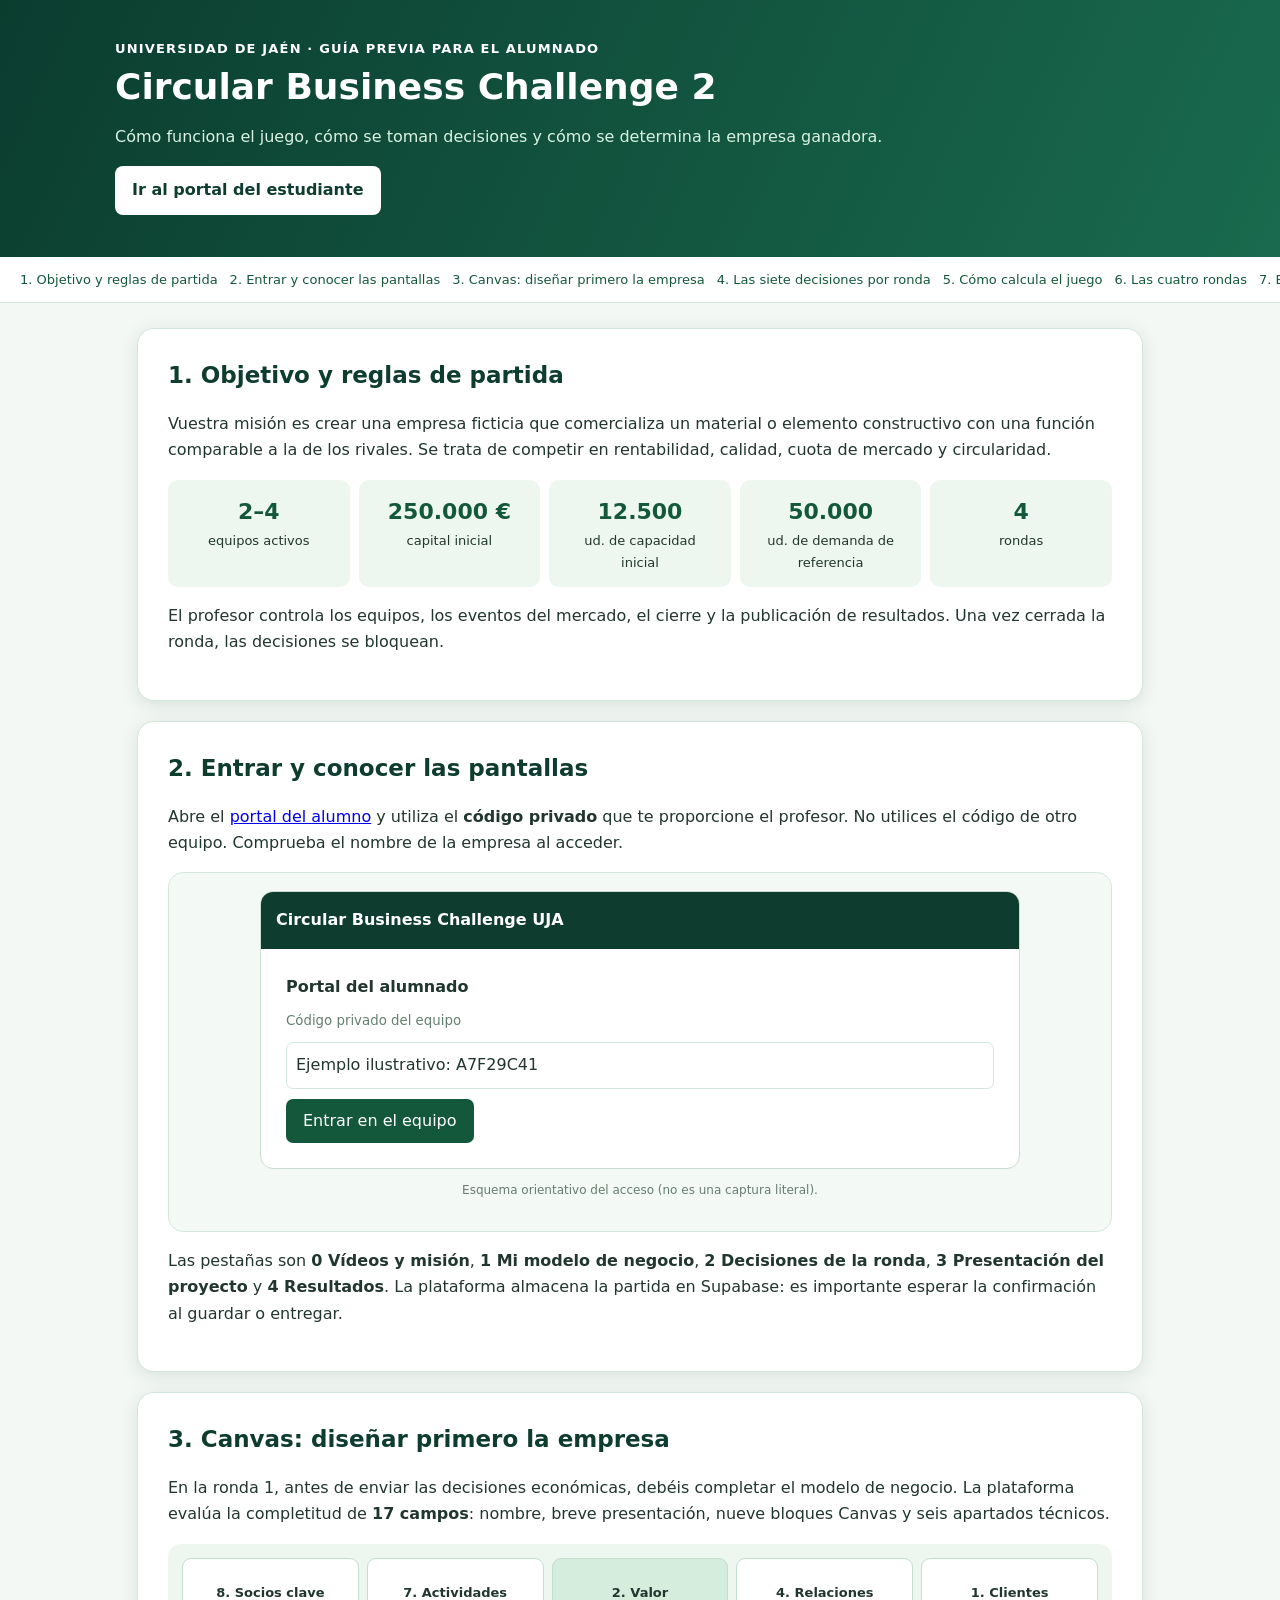
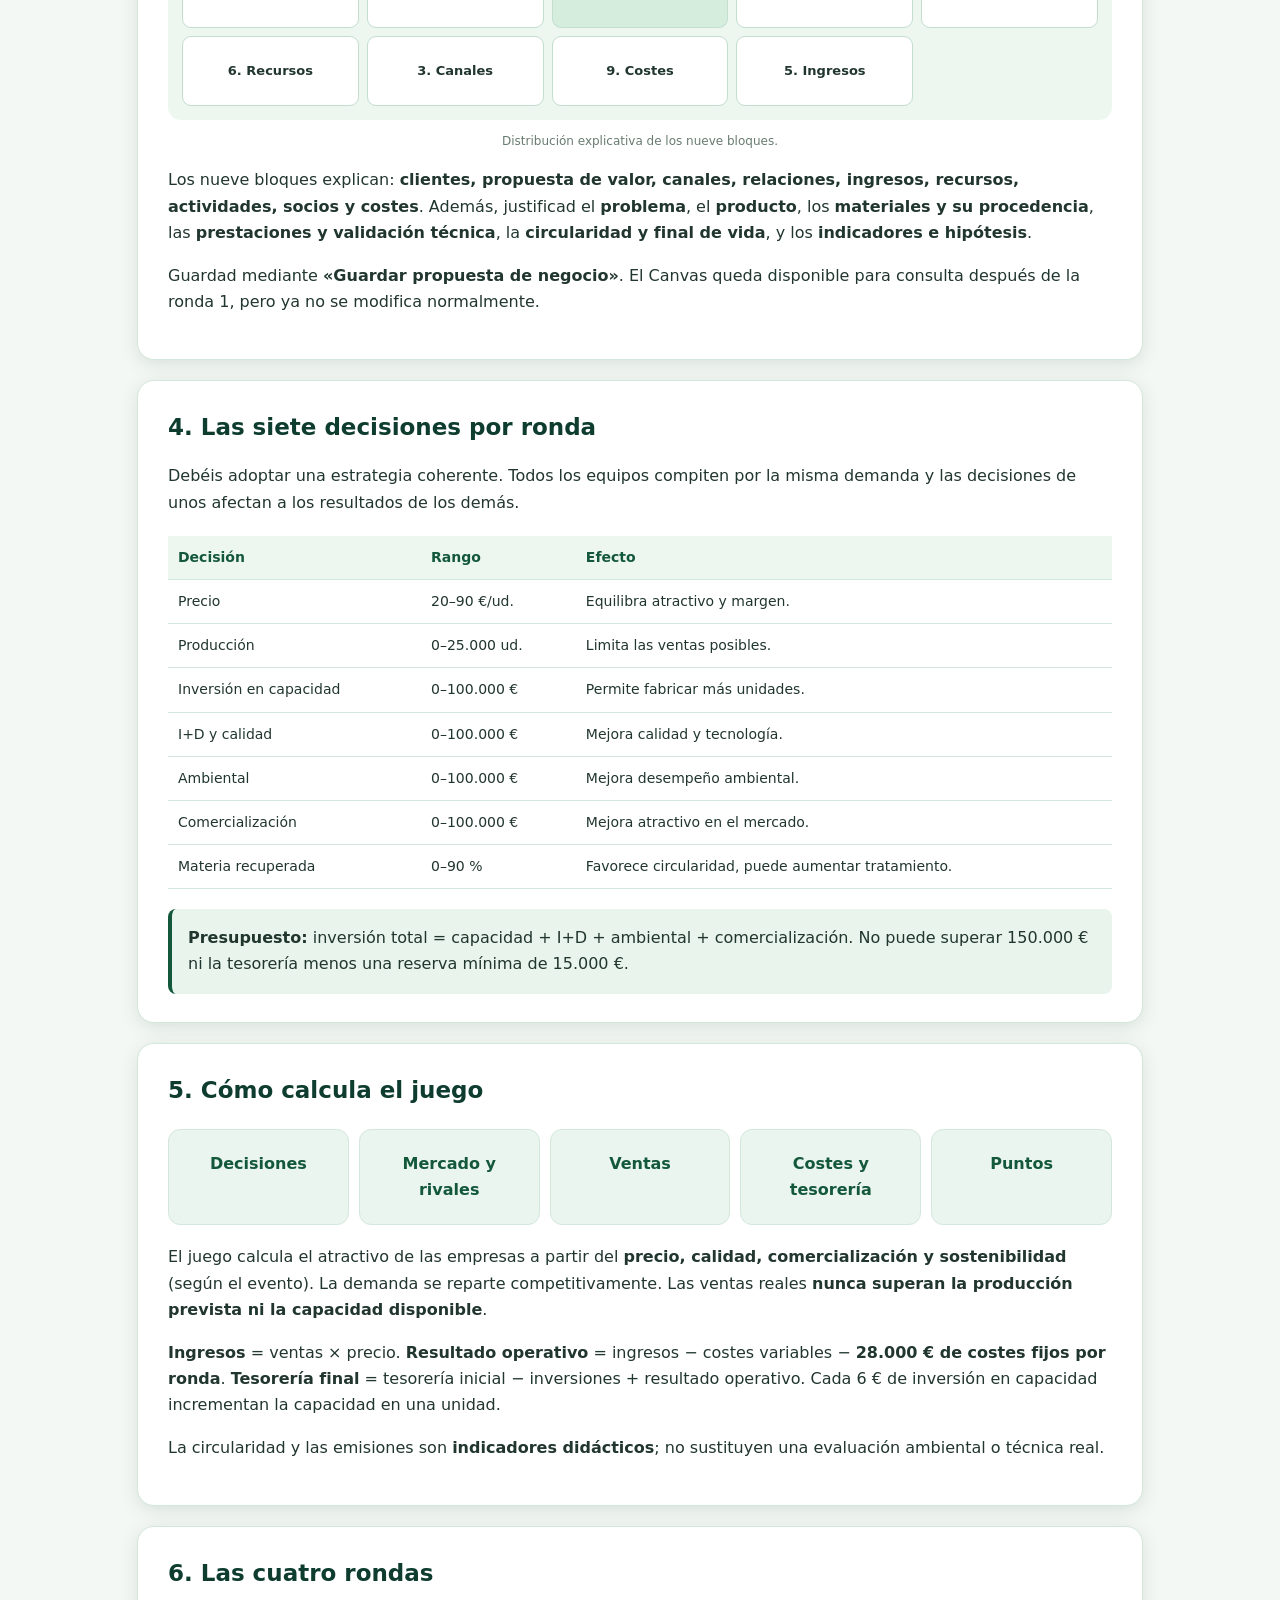
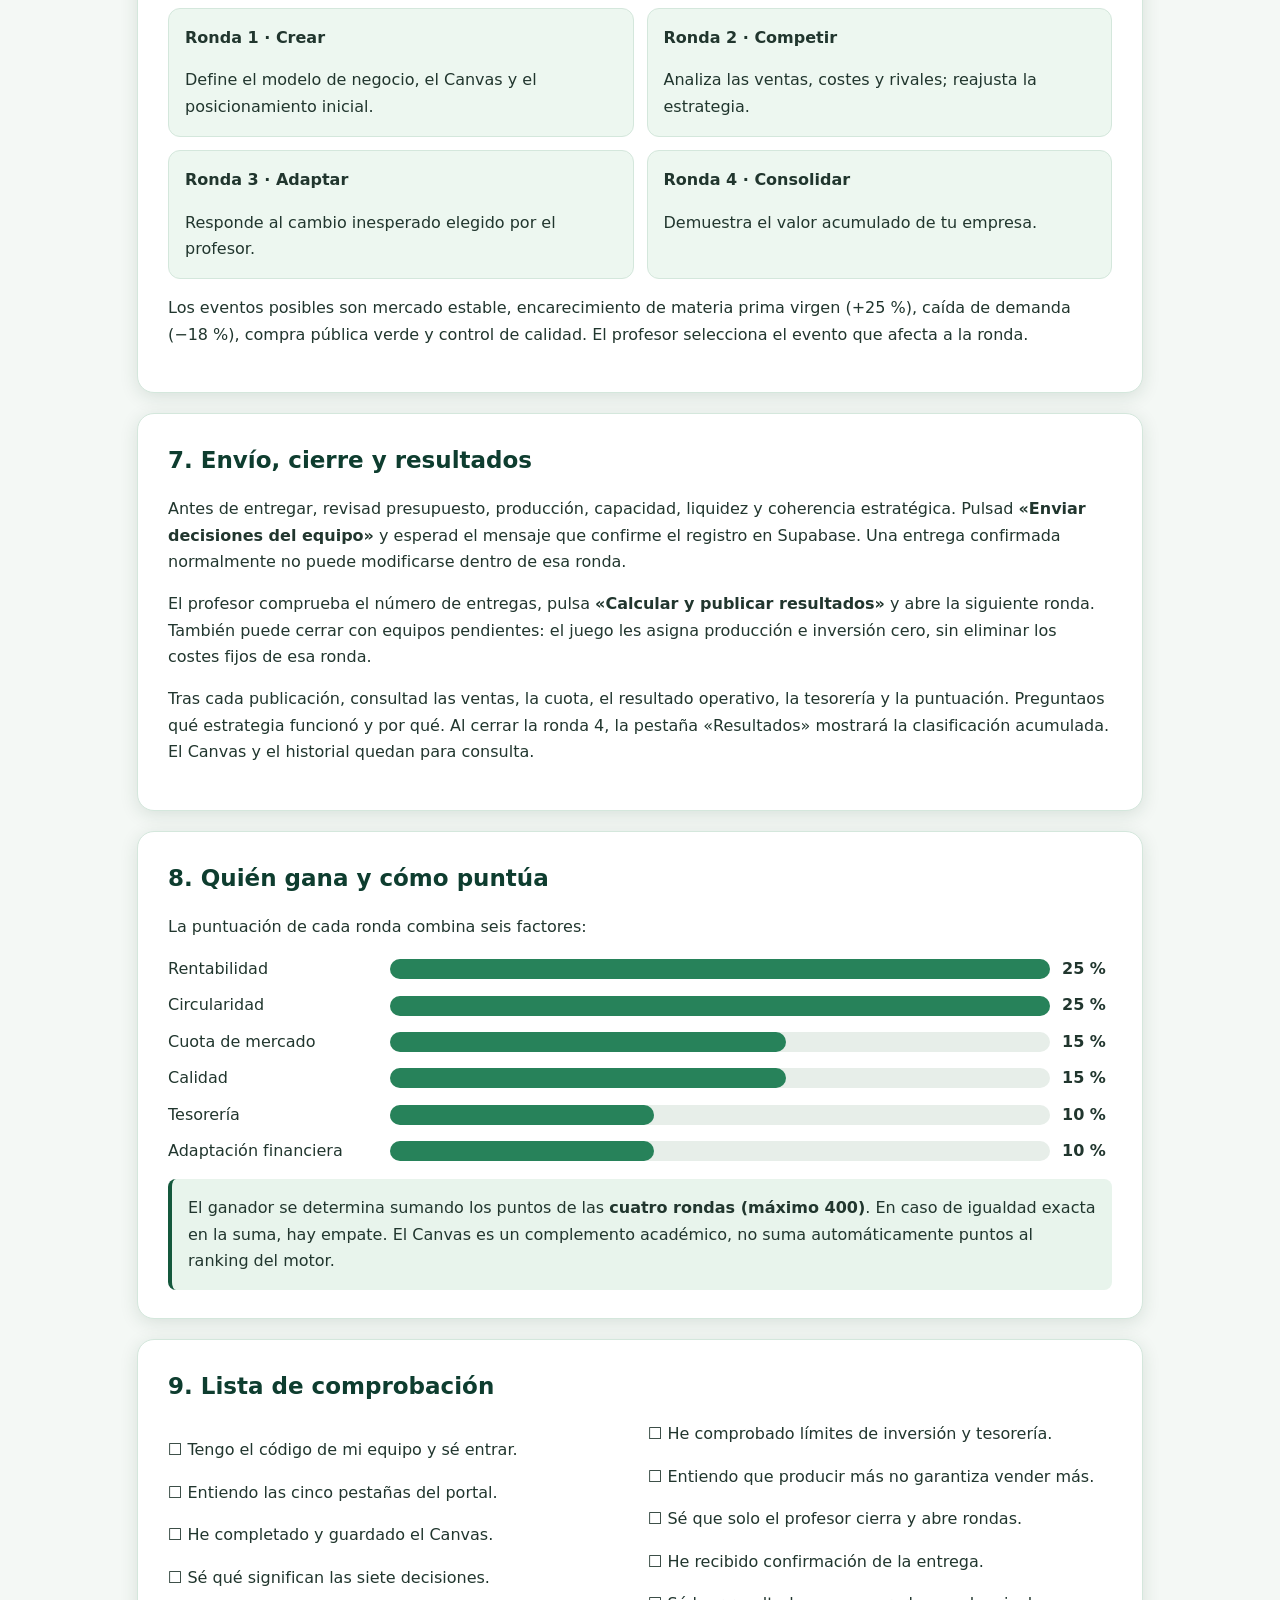
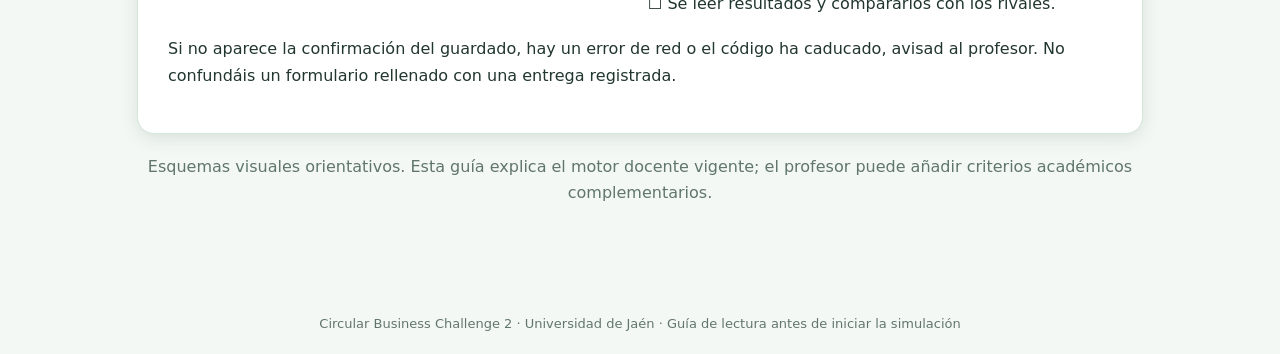
==== guia-alumnado.html @ 0fd8ed19 "Publicar guía previa ilustrada de funcionamiento del juego" ====
<!doctype html><html lang="es"><head><meta charset="utf-8"><meta name="viewport" content="width=device-width,initial-scale=1"><title>Guía ilustrada del alumnado · Circular Business Challenge 2</title><style>:root{--g:#14583c;--dark:#0e3d2f;--mint:#edf7f0;--line:#d4e7dc;--txt:#21362e}*{box-sizing:border-box}html{scroll-behavior:smooth}body{margin:0;background:#f4f8f5;color:var(--txt);font:16px/1.65 system-ui,-apple-system,'Segoe UI',sans-serif}header{background:linear-gradient(115deg,#0b3d2f,#196a4e);color:#fff;padding:38px max(20px,calc((100% - 1050px)/2)) 42px}header p{color:#d9f2e3}h1{font-size:36px;line-height:1.15;margin:7px 0 12px}h2{color:var(--dark);margin:0 0 15px;font-size:23px}h3{color:var(--g)}.meta{font-size:13px;letter-spacing:.09em;font-weight:700}nav{background:#fff;border-bottom:1px solid var(--line);padding:12px 20px;position:sticky;top:0;z-index:2;display:flex;gap:12px;overflow:auto}nav a{color:var(--g);white-space:nowrap;font-size:13px;text-decoration:none}main{max-width:1050px;padding:25px 22px 70px;margin:auto}section{background:#fff;border:1px solid var(--line);border-radius:17px;padding:28px 30px;margin:0 0 20px;box-shadow:0 4px 18px #183f2520}.metrics{display:grid;grid-template-columns:repeat(5,1fr);gap:9px}.metrics span{padding:14px;text-align:center;background:var(--mint);border-radius:10px;font-size:13px}.metrics b{display:block;font-size:22px;color:var(--g)}table{border-collapse:collapse;width:100%;font-size:14px;margin:20px 0}td,th{border-bottom:1px solid var(--line);padding:10px;text-align:left}th{background:var(--mint);color:var(--g)}.demo{border-radius:15px;background:#f3faf5;border:1px solid var(--line);padding:18px;margin:15px 0}.window{max-width:760px;margin:auto;border:1px solid #cbded2;border-radius:13px;overflow:hidden;background:#fff}.window>b{display:block;background:var(--dark);padding:15px;color:#fff}.login{padding:25px;display:grid;gap:10px}.login small{color:#638070}.login span{border:1px solid var(--line);padding:9px;border-radius:7px}.login i{font-style:normal;display:inline-block;width:max-content;background:var(--g);color:#fff;padding:9px 17px;border-radius:7px}.legend{font-size:12px;text-align:center;color:#687b71}.canvas{display:grid;grid-template-columns:repeat(5,1fr);gap:8px;background:var(--mint);padding:14px;border-radius:13px}.canvas div{min-height:70px;display:grid;place-items:center;background:#fff;border:1px solid #c3ddcf;border-radius:9px;font-weight:700;font-size:13px;text-align:center}.canvas .focus{background:#d5eddd}.tip{background:#e8f4ec;border-left:4px solid var(--g);padding:16px;border-radius:8px}.flow{display:flex;gap:10px;flex-wrap:wrap;margin:19px 0}.flow span{flex:1;background:#eaf5ef;text-align:center;border:1px solid var(--line);border-radius:12px;padding:21px 10px;font-weight:700;color:var(--g);min-width:125px}.rounds{display:grid;grid-template-columns:repeat(2,1fr);gap:13px}.rounds article{border:1px solid var(--line);background:var(--mint);border-radius:12px;padding:16px}.rounds p{margin-bottom:0}.bars{margin:15px 0}.bar{display:flex;align-items:center;gap:12px;margin:10px 0}.bar label{width:210px}.bar span{flex:1;height:20px;border-radius:10px;background:#e7eee9}.bar i{display:block;background:#27825a;height:100%;border-radius:10px}.bar strong{width:50px}.checks{columns:2}.checks p{break-inside:avoid}.cta{display:inline-block;padding:11px 17px;border-radius:8px;background:#fff;color:var(--dark);font-weight:700;text-decoration:none}footer{padding:20px;text-align:center;color:#62766c;font-size:13px}@media(max-width:700px){h1{font-size:28px}section{padding:21px 15px}.metrics{grid-template-columns:repeat(2,1fr)}.canvas{grid-template-columns:repeat(3,1fr)}.rounds{grid-template-columns:1fr}.checks{columns:1}.bar label{width:145px;font-size:13px}}@media print{nav{display:none}body{background:#fff}section{page-break-inside:avoid;box-shadow:none}header{background:#14583c!important;color:#fff!important}}</style></head><body><header><div class="meta">UNIVERSIDAD DE JAÉN · GUÍA PREVIA PARA EL ALUMNADO</div><h1>Circular Business Challenge 2</h1><p>Cómo funciona el juego, cómo se toman decisiones y cómo se determina la empresa ganadora.</p><a class="cta" href="./">Ir al portal del estudiante</a></header><nav><a href="#sec1">1. Objetivo y reglas de partida</a><a href="#sec2">2. Entrar y conocer las pantallas</a><a href="#sec3">3. Canvas: diseñar primero la empresa</a><a href="#sec4">4. Las siete decisiones por ronda</a><a href="#sec5">5. Cómo calcula el juego</a><a href="#sec6">6. Las cuatro rondas</a><a href="#sec7">7. Envío, cierre y resultados</a><a href="#sec8">8. Quién gana y cómo puntúa</a><a href="#sec9">9. Lista de comprobación</a></nav><main><section id="sec1"><h2>1. Objetivo y reglas de partida</h2><p>Vuestra misión es crear una empresa ficticia que comercializa un material o elemento constructivo con una función comparable a la de los rivales. Se trata de competir en rentabilidad, calidad, cuota de mercado y circularidad.</p><div class="metrics"><span><b>2–4</b> equipos activos</span><span><b>250.000 €</b> capital inicial</span><span><b>12.500</b> ud. de capacidad inicial</span><span><b>50.000</b> ud. de demanda de referencia</span><span><b>4</b> rondas</span></div><p>El profesor controla los equipos, los eventos del mercado, el cierre y la publicación de resultados. Una vez cerrada la ronda, las decisiones se bloquean.</p></section><section id="sec2"><h2>2. Entrar y conocer las pantallas</h2><p>Abre el <a href="./">portal del alumno</a> y utiliza el <strong>código privado</strong> que te proporcione el profesor. No utilices el código de otro equipo. Comprueba el nombre de la empresa al acceder.</p><div class="demo"><div class="window"><b>Circular Business Challenge UJA</b><div class="login"><strong>Portal del alumnado</strong><small>Código privado del equipo</small><span>Ejemplo ilustrativo: A7F29C41</span><i>Entrar en el equipo</i></div></div><p class="legend">Esquema orientativo del acceso (no es una captura literal).</p></div><p>Las pestañas son <strong>0 Vídeos y misión</strong>, <strong>1 Mi modelo de negocio</strong>, <strong>2 Decisiones de la ronda</strong>, <strong>3 Presentación del proyecto</strong> y <strong>4 Resultados</strong>. La plataforma almacena la partida en Supabase: es importante esperar la confirmación al guardar o entregar.</p></section><section id="sec3"><h2>3. Canvas: diseñar primero la empresa</h2><p>En la ronda 1, antes de enviar las decisiones económicas, debéis completar el modelo de negocio. La plataforma evalúa la completitud de <strong>17 campos</strong>: nombre, breve presentación, nueve bloques Canvas y seis apartados técnicos.</p><div class="canvas"><div>8. Socios clave</div><div>7. Actividades</div><div class="focus">2. Valor</div><div>4. Relaciones</div><div>1. Clientes</div><div>6. Recursos</div><div>3. Canales</div><div>9. Costes</div><div>5. Ingresos</div></div><p class="legend">Distribución explicativa de los nueve bloques.</p><p>Los nueve bloques explican: <strong>clientes, propuesta de valor, canales, relaciones, ingresos, recursos, actividades, socios y costes</strong>. Además, justificad el <strong>problema</strong>, el <strong>producto</strong>, los <strong>materiales y su procedencia</strong>, las <strong>prestaciones y validación técnica</strong>, la <strong>circularidad y final de vida</strong>, y los <strong>indicadores e hipótesis</strong>.</p><p>Guardad mediante <strong>«Guardar propuesta de negocio»</strong>. El Canvas queda disponible para consulta después de la ronda 1, pero ya no se modifica normalmente.</p></section><section id="sec4"><h2>4. Las siete decisiones por ronda</h2><p>Debéis adoptar una estrategia coherente. Todos los equipos compiten por la misma demanda y las decisiones de unos afectan a los resultados de los demás.</p><table><thead><tr><th>Decisión</th><th>Rango</th><th>Efecto</th></tr></thead><tbody><tr><td>Precio</td><td>20–90 €/ud.</td><td>Equilibra atractivo y margen.</td></tr><tr><td>Producción</td><td>0–25.000 ud.</td><td>Limita las ventas posibles.</td></tr><tr><td>Inversión en capacidad</td><td>0–100.000 €</td><td>Permite fabricar más unidades.</td></tr><tr><td>I+D y calidad</td><td>0–100.000 €</td><td>Mejora calidad y tecnología.</td></tr><tr><td>Ambiental</td><td>0–100.000 €</td><td>Mejora desempeño ambiental.</td></tr><tr><td>Comercialización</td><td>0–100.000 €</td><td>Mejora atractivo en el mercado.</td></tr><tr><td>Materia recuperada</td><td>0–90 %</td><td>Favorece circularidad, puede aumentar tratamiento.</td></tr></tbody></table><div class="tip"><b>Presupuesto:</b> inversión total = capacidad + I+D + ambiental + comercialización. No puede superar 150.000 € ni la tesorería menos una reserva mínima de 15.000 €.</div></section><section id="sec5"><h2>5. Cómo calcula el juego</h2><div class="flow"><span>Decisiones</span><span>Mercado y rivales</span><span>Ventas</span><span>Costes y tesorería</span><span>Puntos</span></div><p>El juego calcula el atractivo de las empresas a partir del <strong>precio, calidad, comercialización y sostenibilidad</strong> (según el evento). La demanda se reparte competitivamente. Las ventas reales <strong>nunca superan la producción prevista ni la capacidad disponible</strong>.</p><p><strong>Ingresos</strong> = ventas × precio. <strong>Resultado operativo</strong> = ingresos − costes variables − <strong>28.000 € de costes fijos por ronda</strong>. <strong>Tesorería final</strong> = tesorería inicial − inversiones + resultado operativo. Cada 6 € de inversión en capacidad incrementan la capacidad en una unidad.</p><p>La circularidad y las emisiones son <strong>indicadores didácticos</strong>; no sustituyen una evaluación ambiental o técnica real.</p></section><section id="sec6"><h2>6. Las cuatro rondas</h2><div class="rounds"><article><b>Ronda 1 · Crear</b><p>Define el modelo de negocio, el Canvas y el posicionamiento inicial.</p></article><article><b>Ronda 2 · Competir</b><p>Analiza las ventas, costes y rivales; reajusta la estrategia.</p></article><article><b>Ronda 3 · Adaptar</b><p>Responde al cambio inesperado elegido por el profesor.</p></article><article><b>Ronda 4 · Consolidar</b><p>Demuestra el valor acumulado de tu empresa.</p></article></div><p>Los eventos posibles son mercado estable, encarecimiento de materia prima virgen (+25 %), caída de demanda (−18 %), compra pública verde y control de calidad. El profesor selecciona el evento que afecta a la ronda.</p></section><section id="sec7"><h2>7. Envío, cierre y resultados</h2><p>Antes de entregar, revisad presupuesto, producción, capacidad, liquidez y coherencia estratégica. Pulsad <strong>«Enviar decisiones del equipo»</strong> y esperad el mensaje que confirme el registro en Supabase. Una entrega confirmada normalmente no puede modificarse dentro de esa ronda.</p><p>El profesor comprueba el número de entregas, pulsa <strong>«Calcular y publicar resultados»</strong> y abre la siguiente ronda. También puede cerrar con equipos pendientes: el juego les asigna producción e inversión cero, sin eliminar los costes fijos de esa ronda.</p><p>Tras cada publicación, consultad las ventas, la cuota, el resultado operativo, la tesorería y la puntuación. Preguntaos qué estrategia funcionó y por qué. Al cerrar la ronda 4, la pestaña «Resultados» mostrará la clasificación acumulada. El Canvas y el historial quedan para consulta.</p></section><section id="sec8"><h2>8. Quién gana y cómo puntúa</h2><p>La puntuación de cada ronda combina seis factores:</p><div class="bars"><div class="bar"><label>Rentabilidad</label><span><i style="width:100%"></i></span><strong>25 %</strong></div><div class="bar"><label>Circularidad</label><span><i style="width:100%"></i></span><strong>25 %</strong></div><div class="bar"><label>Cuota de mercado</label><span><i style="width:60%"></i></span><strong>15 %</strong></div><div class="bar"><label>Calidad</label><span><i style="width:60%"></i></span><strong>15 %</strong></div><div class="bar"><label>Tesorería</label><span><i style="width:40%"></i></span><strong>10 %</strong></div><div class="bar"><label>Adaptación financiera</label><span><i style="width:40%"></i></span><strong>10 %</strong></div></div><div class="tip">El ganador se determina sumando los puntos de las <strong>cuatro rondas (máximo 400)</strong>. En caso de igualdad exacta en la suma, hay empate. El Canvas es un complemento académico, no suma automáticamente puntos al ranking del motor.</div></section><section id="sec9"><h2>9. Lista de comprobación</h2><div class="checks"><p>☐ Tengo el código de mi equipo y sé entrar.</p><p>☐ Entiendo las cinco pestañas del portal.</p><p>☐ He completado y guardado el Canvas.</p><p>☐ Sé qué significan las siete decisiones.</p><p>☐ He comprobado límites de inversión y tesorería.</p><p>☐ Entiendo que producir más no garantiza vender más.</p><p>☐ Sé que solo el profesor cierra y abre rondas.</p><p>☐ He recibido confirmación de la entrega.</p><p>☐ Sé leer resultados y compararlos con los rivales.</p></div><p>Si no aparece la confirmación del guardado, hay un error de red o el código ha caducado, avisad al profesor. No confundáis un formulario rellenado con una entrega registrada.</p></section><p style="text-align:center;color:#60766a">Esquemas visuales orientativos. Esta guía explica el motor docente vigente; el profesor puede añadir criterios académicos complementarios.</p></main><footer>Circular Business Challenge 2 · Universidad de Jaén · Guía de lectura antes de iniciar la simulación</footer></body></html>
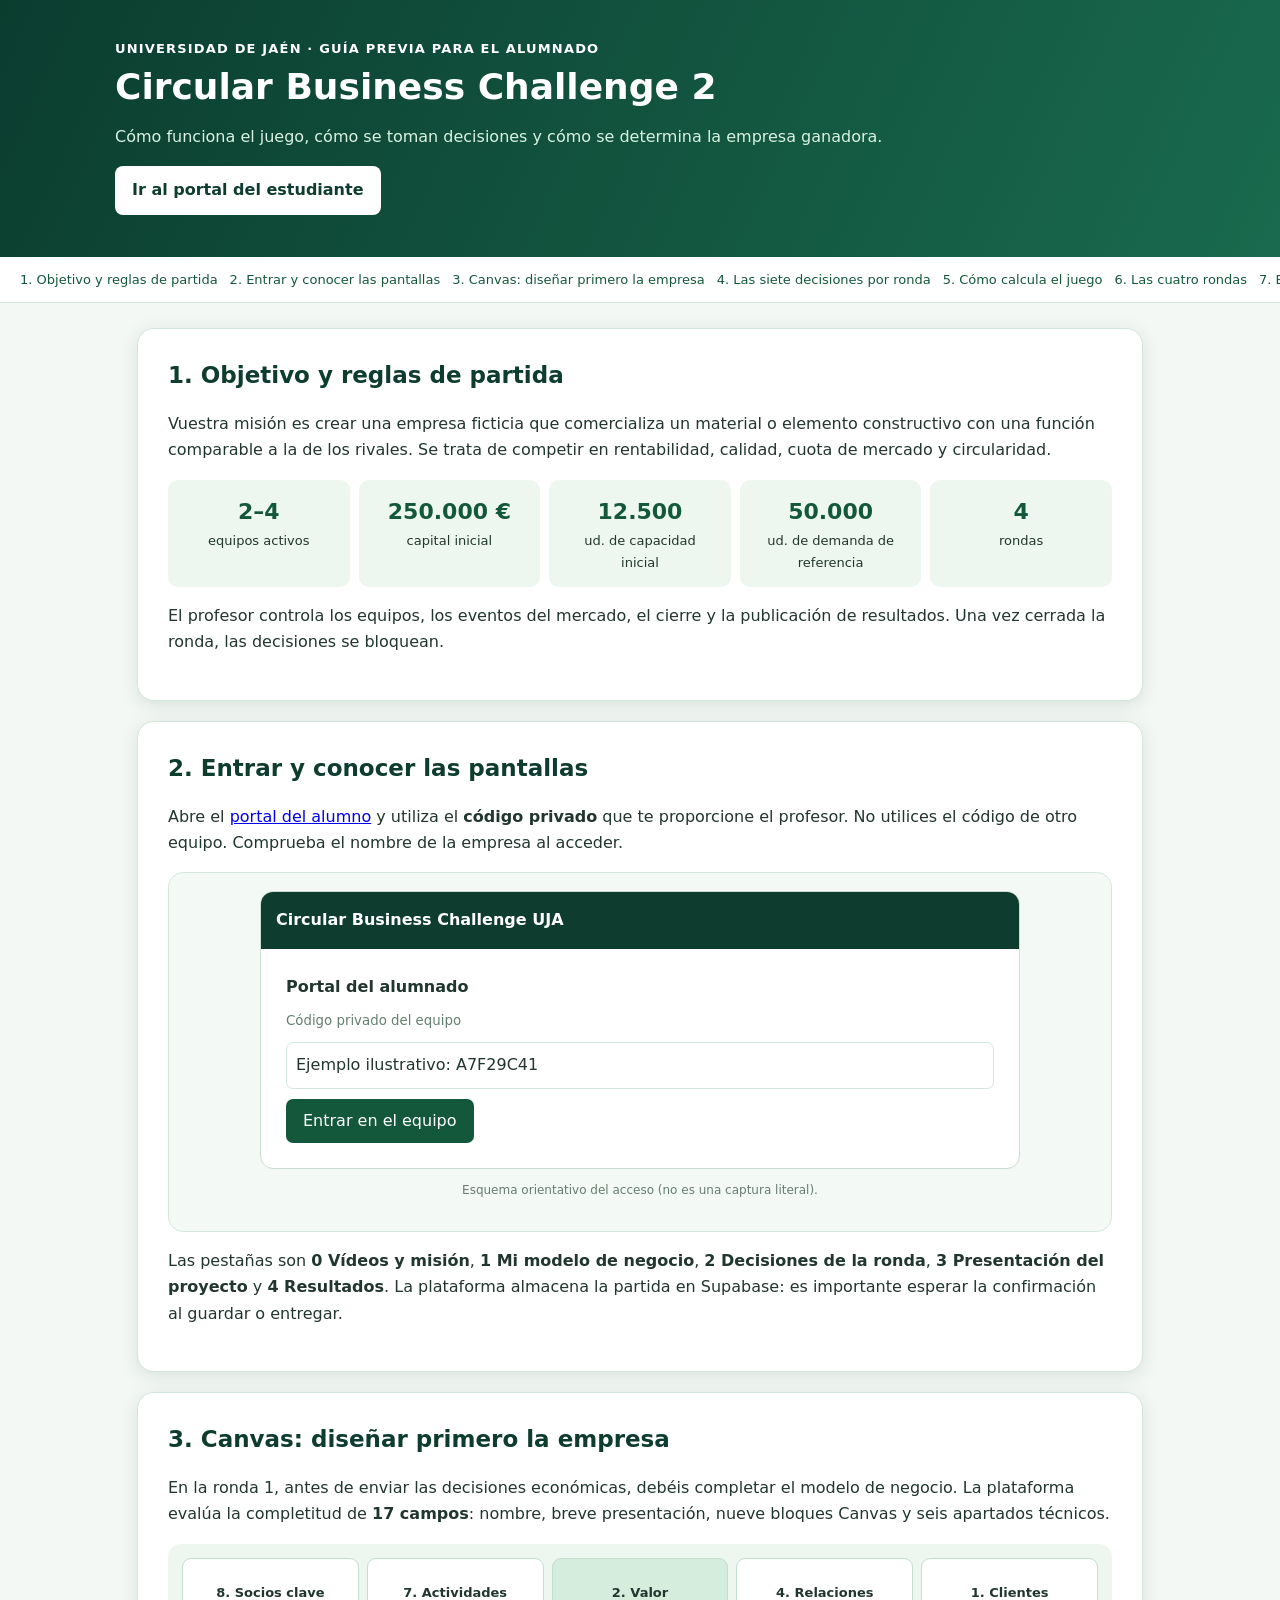
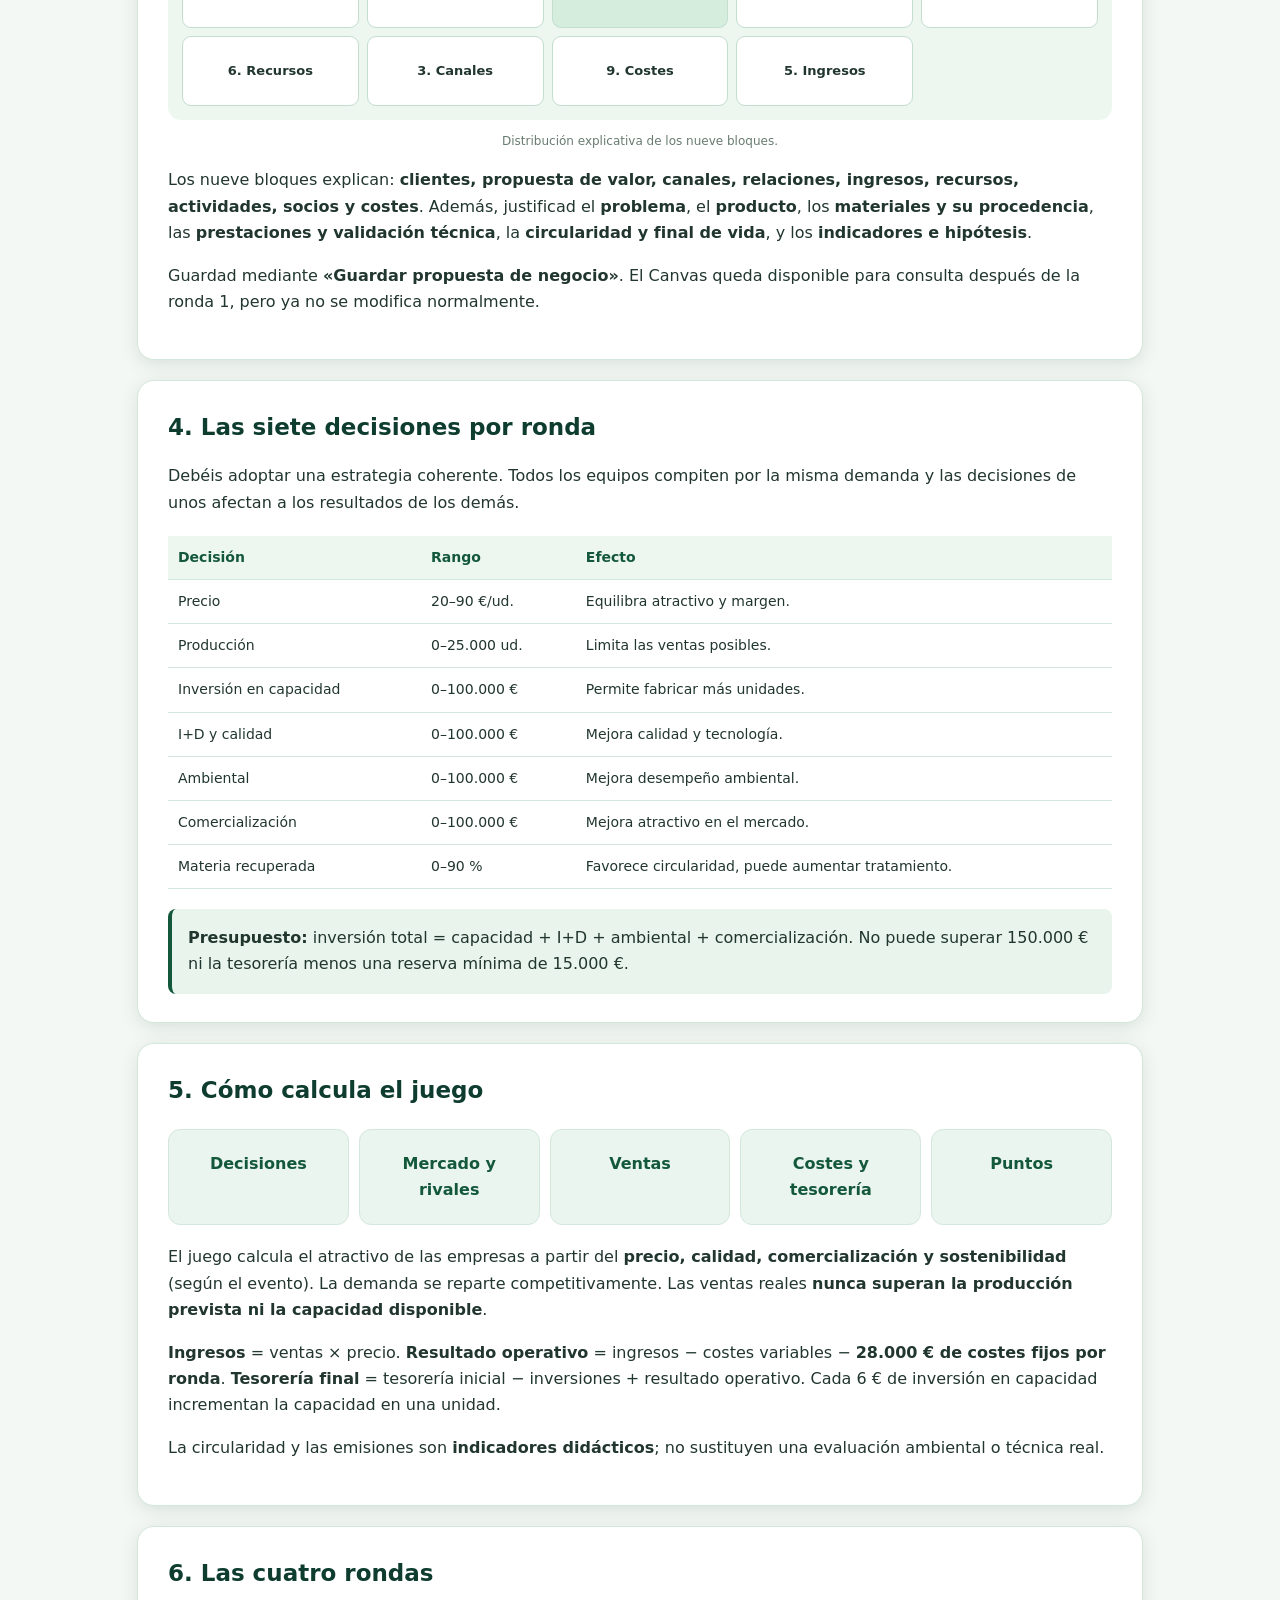
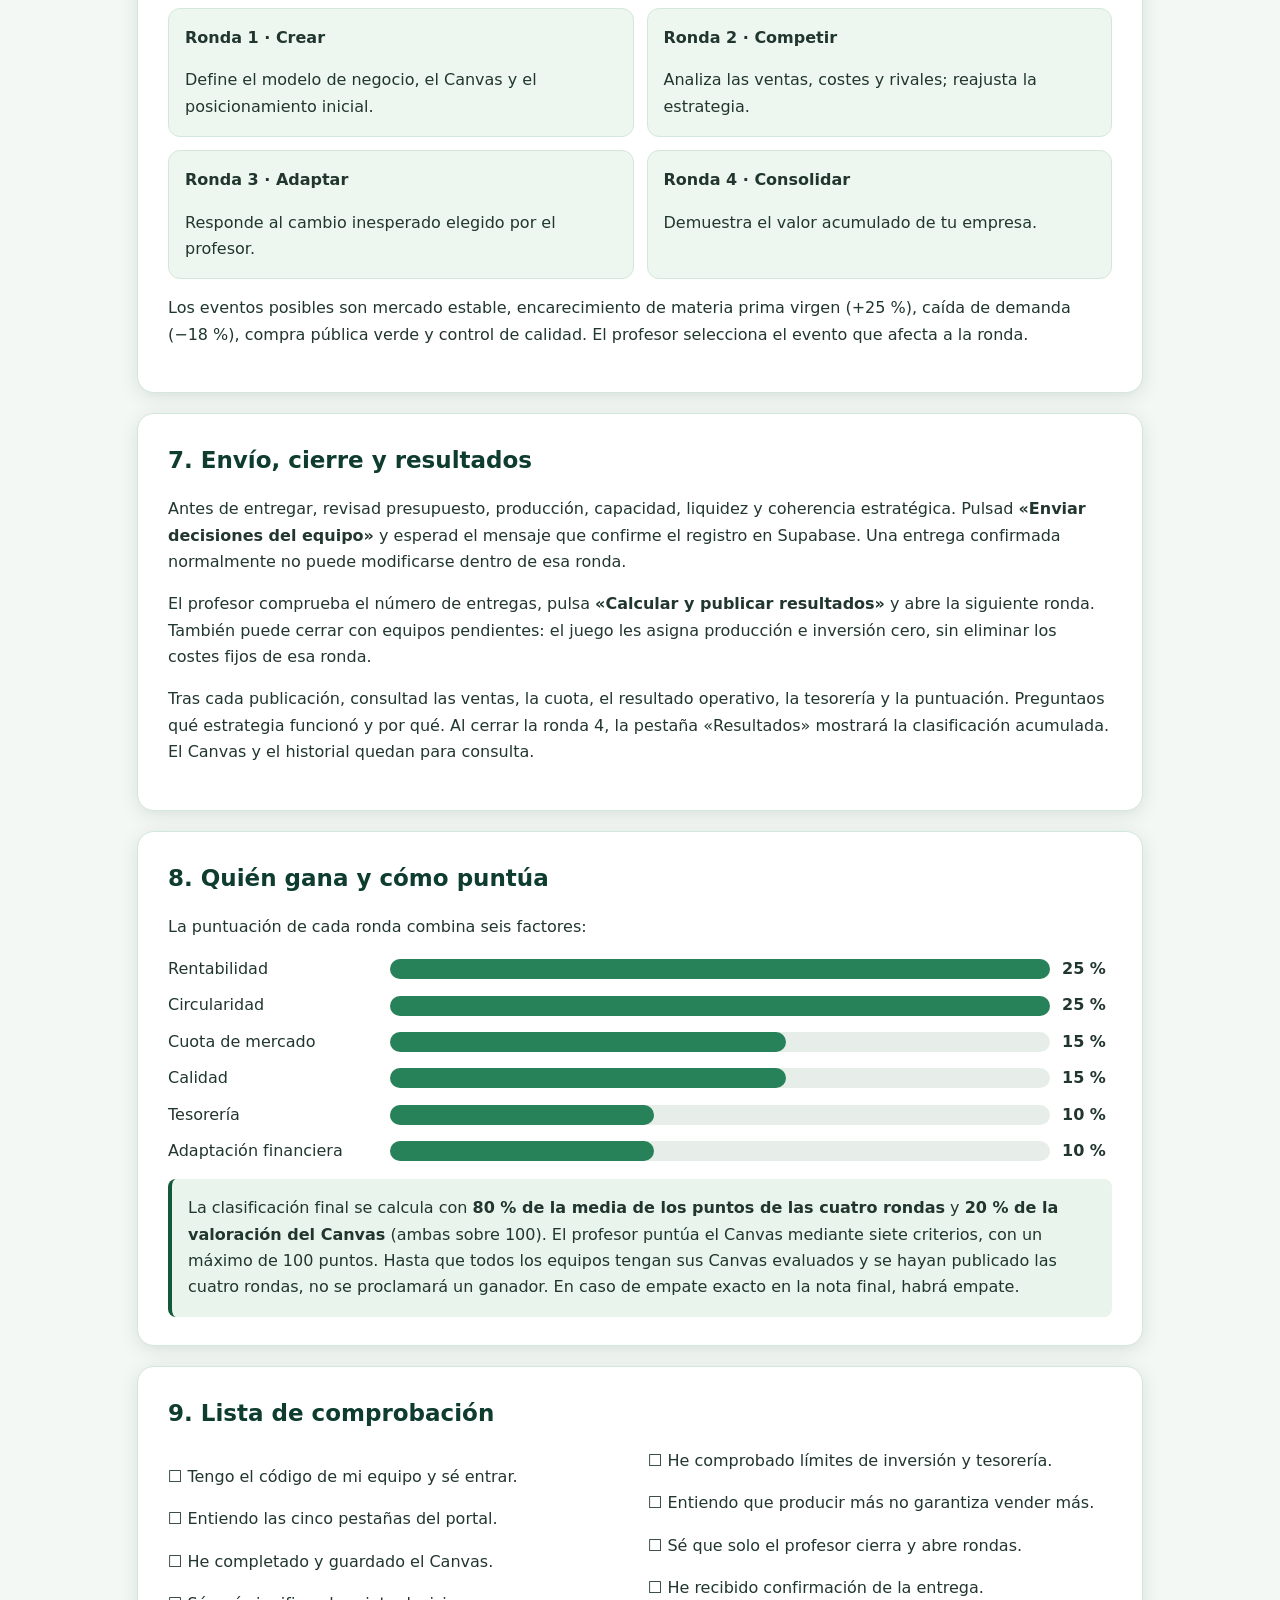
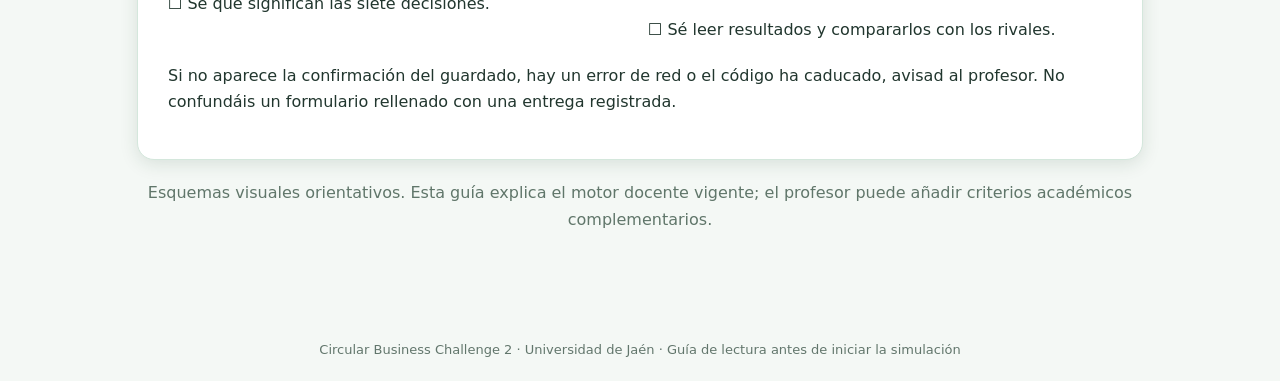
==== commit 4d4f0004: "Actualizar guia de alumnado con ponderacion 80% simulacion y 20% Canvas" ====
--- a/guia-alumnado.html
+++ b/guia-alumnado.html
@@ -1 +1 @@
-<!doctype html><html lang="es"><head><meta charset="utf-8"><meta name="viewport" content="width=device-width,initial-scale=1"><title>Guía ilustrada del alumnado · Circular Business Challenge 2</title><style>:root{--g:#14583c;--dark:#0e3d2f;--mint:#edf7f0;--line:#d4e7dc;--txt:#21362e}*{box-sizing:border-box}html{scroll-behavior:smooth}body{margin:0;background:#f4f8f5;color:var(--txt);font:16px/1.65 system-ui,-apple-system,'Segoe UI',sans-serif}header{background:linear-gradient(115deg,#0b3d2f,#196a4e);color:#fff;padding:38px max(20px,calc((100% - 1050px)/2)) 42px}header p{color:#d9f2e3}h1{font-size:36px;line-height:1.15;margin:7px 0 12px}h2{color:var(--dark);margin:0 0 15px;font-size:23px}h3{color:var(--g)}.meta{font-size:13px;letter-spacing:.09em;font-weight:700}nav{background:#fff;border-bottom:1px solid var(--line);padding:12px 20px;position:sticky;top:0;z-index:2;display:flex;gap:12px;overflow:auto}nav a{color:var(--g);white-space:nowrap;font-size:13px;text-decoration:none}main{max-width:1050px;padding:25px 22px 70px;margin:auto}section{background:#fff;border:1px solid var(--line);border-radius:17px;padding:28px 30px;margin:0 0 20px;box-shadow:0 4px 18px #183f2520}.metrics{display:grid;grid-template-columns:repeat(5,1fr);gap:9px}.metrics span{padding:14px;text-align:center;background:var(--mint);border-radius:10px;font-size:13px}.metrics b{display:block;font-size:22px;color:var(--g)}table{border-collapse:collapse;width:100%;font-size:14px;margin:20px 0}td,th{border-bottom:1px solid var(--line);padding:10px;text-align:left}th{background:var(--mint);color:var(--g)}.demo{border-radius:15px;background:#f3faf5;border:1px solid var(--line);padding:18px;margin:15px 0}.window{max-width:760px;margin:auto;border:1px solid #cbded2;border-radius:13px;overflow:hidden;background:#fff}.window>b{display:block;background:var(--dark);padding:15px;color:#fff}.login{padding:25px;display:grid;gap:10px}.login small{color:#638070}.login span{border:1px solid var(--line);padding:9px;border-radius:7px}.login i{font-style:normal;display:inline-block;width:max-content;background:var(--g);color:#fff;padding:9px 17px;border-radius:7px}.legend{font-size:12px;text-align:center;color:#687b71}.canvas{display:grid;grid-template-columns:repeat(5,1fr);gap:8px;background:var(--mint);padding:14px;border-radius:13px}.canvas div{min-height:70px;display:grid;place-items:center;background:#fff;border:1px solid #c3ddcf;border-radius:9px;font-weight:700;font-size:13px;text-align:center}.canvas .focus{background:#d5eddd}.tip{background:#e8f4ec;border-left:4px solid var(--g);padding:16px;border-radius:8px}.flow{display:flex;gap:10px;flex-wrap:wrap;margin:19px 0}.flow span{flex:1;background:#eaf5ef;text-align:center;border:1px solid var(--line);border-radius:12px;padding:21px 10px;font-weight:700;color:var(--g);min-width:125px}.rounds{display:grid;grid-template-columns:repeat(2,1fr);gap:13px}.rounds article{border:1px solid var(--line);background:var(--mint);border-radius:12px;padding:16px}.rounds p{margin-bottom:0}.bars{margin:15px 0}.bar{display:flex;align-items:center;gap:12px;margin:10px 0}.bar label{width:210px}.bar span{flex:1;height:20px;border-radius:10px;background:#e7eee9}.bar i{display:block;background:#27825a;height:100%;border-radius:10px}.bar strong{width:50px}.checks{columns:2}.checks p{break-inside:avoid}.cta{display:inline-block;padding:11px 17px;border-radius:8px;background:#fff;color:var(--dark);font-weight:700;text-decoration:none}footer{padding:20px;text-align:center;color:#62766c;font-size:13px}@media(max-width:700px){h1{font-size:28px}section{padding:21px 15px}.metrics{grid-template-columns:repeat(2,1fr)}.canvas{grid-template-columns:repeat(3,1fr)}.rounds{grid-template-columns:1fr}.checks{columns:1}.bar label{width:145px;font-size:13px}}@media print{nav{display:none}body{background:#fff}section{page-break-inside:avoid;box-shadow:none}header{background:#14583c!important;color:#fff!important}}</style></head><body><header><div class="meta">UNIVERSIDAD DE JAÉN · GUÍA PREVIA PARA EL ALUMNADO</div><h1>Circular Business Challenge 2</h1><p>Cómo funciona el juego, cómo se toman decisiones y cómo se determina la empresa ganadora.</p><a class="cta" href="./">Ir al portal del estudiante</a></header><nav><a href="#sec1">1. Objetivo y reglas de partida</a><a href="#sec2">2. Entrar y conocer las pantallas</a><a href="#sec3">3. Canvas: diseñar primero la empresa</a><a href="#sec4">4. Las siete decisiones por ronda</a><a href="#sec5">5. Cómo calcula el juego</a><a href="#sec6">6. Las cuatro rondas</a><a href="#sec7">7. Envío, cierre y resultados</a><a href="#sec8">8. Quién gana y cómo puntúa</a><a href="#sec9">9. Lista de comprobación</a></nav><main><section id="sec1"><h2>1. Objetivo y reglas de partida</h2><p>Vuestra misión es crear una empresa ficticia que comercializa un material o elemento constructivo con una función comparable a la de los rivales. Se trata de competir en rentabilidad, calidad, cuota de mercado y circularidad.</p><div class="metrics"><span><b>2–4</b> equipos activos</span><span><b>250.000 €</b> capital inicial</span><span><b>12.500</b> ud. de capacidad inicial</span><span><b>50.000</b> ud. de demanda de referencia</span><span><b>4</b> rondas</span></div><p>El profesor controla los equipos, los eventos del mercado, el cierre y la publicación de resultados. Una vez cerrada la ronda, las decisiones se bloquean.</p></section><section id="sec2"><h2>2. Entrar y conocer las pantallas</h2><p>Abre el <a href="./">portal del alumno</a> y utiliza el <strong>código privado</strong> que te proporcione el profesor. No utilices el código de otro equipo. Comprueba el nombre de la empresa al acceder.</p><div class="demo"><div class="window"><b>Circular Business Challenge UJA</b><div class="login"><strong>Portal del alumnado</strong><small>Código privado del equipo</small><span>Ejemplo ilustrativo: A7F29C41</span><i>Entrar en el equipo</i></div></div><p class="legend">Esquema orientativo del acceso (no es una captura literal).</p></div><p>Las pestañas son <strong>0 Vídeos y misión</strong>, <strong>1 Mi modelo de negocio</strong>, <strong>2 Decisiones de la ronda</strong>, <strong>3 Presentación del proyecto</strong> y <strong>4 Resultados</strong>. La plataforma almacena la partida en Supabase: es importante esperar la confirmación al guardar o entregar.</p></section><section id="sec3"><h2>3. Canvas: diseñar primero la empresa</h2><p>En la ronda 1, antes de enviar las decisiones económicas, debéis completar el modelo de negocio. La plataforma evalúa la completitud de <strong>17 campos</strong>: nombre, breve presentación, nueve bloques Canvas y seis apartados técnicos.</p><div class="canvas"><div>8. Socios clave</div><div>7. Actividades</div><div class="focus">2. Valor</div><div>4. Relaciones</div><div>1. Clientes</div><div>6. Recursos</div><div>3. Canales</div><div>9. Costes</div><div>5. Ingresos</div></div><p class="legend">Distribución explicativa de los nueve bloques.</p><p>Los nueve bloques explican: <strong>clientes, propuesta de valor, canales, relaciones, ingresos, recursos, actividades, socios y costes</strong>. Además, justificad el <strong>problema</strong>, el <strong>producto</strong>, los <strong>materiales y su procedencia</strong>, las <strong>prestaciones y validación técnica</strong>, la <strong>circularidad y final de vida</strong>, y los <strong>indicadores e hipótesis</strong>.</p><p>Guardad mediante <strong>«Guardar propuesta de negocio»</strong>. El Canvas queda disponible para consulta después de la ronda 1, pero ya no se modifica normalmente.</p></section><section id="sec4"><h2>4. Las siete decisiones por ronda</h2><p>Debéis adoptar una estrategia coherente. Todos los equipos compiten por la misma demanda y las decisiones de unos afectan a los resultados de los demás.</p><table><thead><tr><th>Decisión</th><th>Rango</th><th>Efecto</th></tr></thead><tbody><tr><td>Precio</td><td>20–90 €/ud.</td><td>Equilibra atractivo y margen.</td></tr><tr><td>Producción</td><td>0–25.000 ud.</td><td>Limita las ventas posibles.</td></tr><tr><td>Inversión en capacidad</td><td>0–100.000 €</td><td>Permite fabricar más unidades.</td></tr><tr><td>I+D y calidad</td><td>0–100.000 €</td><td>Mejora calidad y tecnología.</td></tr><tr><td>Ambiental</td><td>0–100.000 €</td><td>Mejora desempeño ambiental.</td></tr><tr><td>Comercialización</td><td>0–100.000 €</td><td>Mejora atractivo en el mercado.</td></tr><tr><td>Materia recuperada</td><td>0–90 %</td><td>Favorece circularidad, puede aumentar tratamiento.</td></tr></tbody></table><div class="tip"><b>Presupuesto:</b> inversión total = capacidad + I+D + ambiental + comercialización. No puede superar 150.000 € ni la tesorería menos una reserva mínima de 15.000 €.</div></section><section id="sec5"><h2>5. Cómo calcula el juego</h2><div class="flow"><span>Decisiones</span><span>Mercado y rivales</span><span>Ventas</span><span>Costes y tesorería</span><span>Puntos</span></div><p>El juego calcula el atractivo de las empresas a partir del <strong>precio, calidad, comercialización y sostenibilidad</strong> (según el evento). La demanda se reparte competitivamente. Las ventas reales <strong>nunca superan la producción prevista ni la capacidad disponible</strong>.</p><p><strong>Ingresos</strong> = ventas × precio. <strong>Resultado operativo</strong> = ingresos − costes variables − <strong>28.000 € de costes fijos por ronda</strong>. <strong>Tesorería final</strong> = tesorería inicial − inversiones + resultado operativo. Cada 6 € de inversión en capacidad incrementan la capacidad en una unidad.</p><p>La circularidad y las emisiones son <strong>indicadores didácticos</strong>; no sustituyen una evaluación ambiental o técnica real.</p></section><section id="sec6"><h2>6. Las cuatro rondas</h2><div class="rounds"><article><b>Ronda 1 · Crear</b><p>Define el modelo de negocio, el Canvas y el posicionamiento inicial.</p></article><article><b>Ronda 2 · Competir</b><p>Analiza las ventas, costes y rivales; reajusta la estrategia.</p></article><article><b>Ronda 3 · Adaptar</b><p>Responde al cambio inesperado elegido por el profesor.</p></article><article><b>Ronda 4 · Consolidar</b><p>Demuestra el valor acumulado de tu empresa.</p></article></div><p>Los eventos posibles son mercado estable, encarecimiento de materia prima virgen (+25 %), caída de demanda (−18 %), compra pública verde y control de calidad. El profesor selecciona el evento que afecta a la ronda.</p></section><section id="sec7"><h2>7. Envío, cierre y resultados</h2><p>Antes de entregar, revisad presupuesto, producción, capacidad, liquidez y coherencia estratégica. Pulsad <strong>«Enviar decisiones del equipo»</strong> y esperad el mensaje que confirme el registro en Supabase. Una entrega confirmada normalmente no puede modificarse dentro de esa ronda.</p><p>El profesor comprueba el número de entregas, pulsa <strong>«Calcular y publicar resultados»</strong> y abre la siguiente ronda. También puede cerrar con equipos pendientes: el juego les asigna producción e inversión cero, sin eliminar los costes fijos de esa ronda.</p><p>Tras cada publicación, consultad las ventas, la cuota, el resultado operativo, la tesorería y la puntuación. Preguntaos qué estrategia funcionó y por qué. Al cerrar la ronda 4, la pestaña «Resultados» mostrará la clasificación acumulada. El Canvas y el historial quedan para consulta.</p></section><section id="sec8"><h2>8. Quién gana y cómo puntúa</h2><p>La puntuación de cada ronda combina seis factores:</p><div class="bars"><div class="bar"><label>Rentabilidad</label><span><i style="width:100%"></i></span><strong>25 %</strong></div><div class="bar"><label>Circularidad</label><span><i style="width:100%"></i></span><strong>25 %</strong></div><div class="bar"><label>Cuota de mercado</label><span><i style="width:60%"></i></span><strong>15 %</strong></div><div class="bar"><label>Calidad</label><span><i style="width:60%"></i></span><strong>15 %</strong></div><div class="bar"><label>Tesorería</label><span><i style="width:40%"></i></span><strong>10 %</strong></div><div class="bar"><label>Adaptación financiera</label><span><i style="width:40%"></i></span><strong>10 %</strong></div></div><div class="tip">El ganador se determina sumando los puntos de las <strong>cuatro rondas (máximo 400)</strong>. En caso de igualdad exacta en la suma, hay empate. El Canvas es un complemento académico, no suma automáticamente puntos al ranking del motor.</div></section><section id="sec9"><h2>9. Lista de comprobación</h2><div class="checks"><p>☐ Tengo el código de mi equipo y sé entrar.</p><p>☐ Entiendo las cinco pestañas del portal.</p><p>☐ He completado y guardado el Canvas.</p><p>☐ Sé qué significan las siete decisiones.</p><p>☐ He comprobado límites de inversión y tesorería.</p><p>☐ Entiendo que producir más no garantiza vender más.</p><p>☐ Sé que solo el profesor cierra y abre rondas.</p><p>☐ He recibido confirmación de la entrega.</p><p>☐ Sé leer resultados y compararlos con los rivales.</p></div><p>Si no aparece la confirmación del guardado, hay un error de red o el código ha caducado, avisad al profesor. No confundáis un formulario rellenado con una entrega registrada.</p></section><p style="text-align:center;color:#60766a">Esquemas visuales orientativos. Esta guía explica el motor docente vigente; el profesor puede añadir criterios académicos complementarios.</p></main><footer>Circular Business Challenge 2 · Universidad de Jaén · Guía de lectura antes de iniciar la simulación</footer></body></html>+<!doctype html><html lang="es"><head><meta charset="utf-8"><meta name="viewport" content="width=device-width,initial-scale=1"><title>Guía ilustrada del alumnado · Circular Business Challenge 2</title><style>:root{--g:#14583c;--dark:#0e3d2f;--mint:#edf7f0;--line:#d4e7dc;--txt:#21362e}*{box-sizing:border-box}html{scroll-behavior:smooth}body{margin:0;background:#f4f8f5;color:var(--txt);font:16px/1.65 system-ui,-apple-system,'Segoe UI',sans-serif}header{background:linear-gradient(115deg,#0b3d2f,#196a4e);color:#fff;padding:38px max(20px,calc((100% - 1050px)/2)) 42px}header p{color:#d9f2e3}h1{font-size:36px;line-height:1.15;margin:7px 0 12px}h2{color:var(--dark);margin:0 0 15px;font-size:23px}h3{color:var(--g)}.meta{font-size:13px;letter-spacing:.09em;font-weight:700}nav{background:#fff;border-bottom:1px solid var(--line);padding:12px 20px;position:sticky;top:0;z-index:2;display:flex;gap:12px;overflow:auto}nav a{color:var(--g);white-space:nowrap;font-size:13px;text-decoration:none}main{max-width:1050px;padding:25px 22px 70px;margin:auto}section{background:#fff;border:1px solid var(--line);border-radius:17px;padding:28px 30px;margin:0 0 20px;box-shadow:0 4px 18px #183f2520}.metrics{display:grid;grid-template-columns:repeat(5,1fr);gap:9px}.metrics span{padding:14px;text-align:center;background:var(--mint);border-radius:10px;font-size:13px}.metrics b{display:block;font-size:22px;color:var(--g)}table{border-collapse:collapse;width:100%;font-size:14px;margin:20px 0}td,th{border-bottom:1px solid var(--line);padding:10px;text-align:left}th{background:var(--mint);color:var(--g)}.demo{border-radius:15px;background:#f3faf5;border:1px solid var(--line);padding:18px;margin:15px 0}.window{max-width:760px;margin:auto;border:1px solid #cbded2;border-radius:13px;overflow:hidden;background:#fff}.window>b{display:block;background:var(--dark);padding:15px;color:#fff}.login{padding:25px;display:grid;gap:10px}.login small{color:#638070}.login span{border:1px solid var(--line);padding:9px;border-radius:7px}.login i{font-style:normal;display:inline-block;width:max-content;background:var(--g);color:#fff;padding:9px 17px;border-radius:7px}.legend{font-size:12px;text-align:center;color:#687b71}.canvas{display:grid;grid-template-columns:repeat(5,1fr);gap:8px;background:var(--mint);padding:14px;border-radius:13px}.canvas div{min-height:70px;display:grid;place-items:center;background:#fff;border:1px solid #c3ddcf;border-radius:9px;font-weight:700;font-size:13px;text-align:center}.canvas .focus{background:#d5eddd}.tip{background:#e8f4ec;border-left:4px solid var(--g);padding:16px;border-radius:8px}.flow{display:flex;gap:10px;flex-wrap:wrap;margin:19px 0}.flow span{flex:1;background:#eaf5ef;text-align:center;border:1px solid var(--line);border-radius:12px;padding:21px 10px;font-weight:700;color:var(--g);min-width:125px}.rounds{display:grid;grid-template-columns:repeat(2,1fr);gap:13px}.rounds article{border:1px solid var(--line);background:var(--mint);border-radius:12px;padding:16px}.rounds p{margin-bottom:0}.bars{margin:15px 0}.bar{display:flex;align-items:center;gap:12px;margin:10px 0}.bar label{width:210px}.bar span{flex:1;height:20px;border-radius:10px;background:#e7eee9}.bar i{display:block;background:#27825a;height:100%;border-radius:10px}.bar strong{width:50px}.checks{columns:2}.checks p{break-inside:avoid}.cta{display:inline-block;padding:11px 17px;border-radius:8px;background:#fff;color:var(--dark);font-weight:700;text-decoration:none}footer{padding:20px;text-align:center;color:#62766c;font-size:13px}@media(max-width:700px){h1{font-size:28px}section{padding:21px 15px}.metrics{grid-template-columns:repeat(2,1fr)}.canvas{grid-template-columns:repeat(3,1fr)}.rounds{grid-template-columns:1fr}.checks{columns:1}.bar label{width:145px;font-size:13px}}@media print{nav{display:none}body{background:#fff}section{page-break-inside:avoid;box-shadow:none}header{background:#14583c!important;color:#fff!important}}</style></head><body><header><div class="meta">UNIVERSIDAD DE JAÉN · GUÍA PREVIA PARA EL ALUMNADO</div><h1>Circular Business Challenge 2</h1><p>Cómo funciona el juego, cómo se toman decisiones y cómo se determina la empresa ganadora.</p><a class="cta" href="./">Ir al portal del estudiante</a></header><nav><a href="#sec1">1. Objetivo y reglas de partida</a><a href="#sec2">2. Entrar y conocer las pantallas</a><a href="#sec3">3. Canvas: diseñar primero la empresa</a><a href="#sec4">4. Las siete decisiones por ronda</a><a href="#sec5">5. Cómo calcula el juego</a><a href="#sec6">6. Las cuatro rondas</a><a href="#sec7">7. Envío, cierre y resultados</a><a href="#sec8">8. Quién gana y cómo puntúa</a><a href="#sec9">9. Lista de comprobación</a></nav><main><section id="sec1"><h2>1. Objetivo y reglas de partida</h2><p>Vuestra misión es crear una empresa ficticia que comercializa un material o elemento constructivo con una función comparable a la de los rivales. Se trata de competir en rentabilidad, calidad, cuota de mercado y circularidad.</p><div class="metrics"><span><b>2–4</b> equipos activos</span><span><b>250.000 €</b> capital inicial</span><span><b>12.500</b> ud. de capacidad inicial</span><span><b>50.000</b> ud. de demanda de referencia</span><span><b>4</b> rondas</span></div><p>El profesor controla los equipos, los eventos del mercado, el cierre y la publicación de resultados. Una vez cerrada la ronda, las decisiones se bloquean.</p></section><section id="sec2"><h2>2. Entrar y conocer las pantallas</h2><p>Abre el <a href="./">portal del alumno</a> y utiliza el <strong>código privado</strong> que te proporcione el profesor. No utilices el código de otro equipo. Comprueba el nombre de la empresa al acceder.</p><div class="demo"><div class="window"><b>Circular Business Challenge UJA</b><div class="login"><strong>Portal del alumnado</strong><small>Código privado del equipo</small><span>Ejemplo ilustrativo: A7F29C41</span><i>Entrar en el equipo</i></div></div><p class="legend">Esquema orientativo del acceso (no es una captura literal).</p></div><p>Las pestañas son <strong>0 Vídeos y misión</strong>, <strong>1 Mi modelo de negocio</strong>, <strong>2 Decisiones de la ronda</strong>, <strong>3 Presentación del proyecto</strong> y <strong>4 Resultados</strong>. La plataforma almacena la partida en Supabase: es importante esperar la confirmación al guardar o entregar.</p></section><section id="sec3"><h2>3. Canvas: diseñar primero la empresa</h2><p>En la ronda 1, antes de enviar las decisiones económicas, debéis completar el modelo de negocio. La plataforma evalúa la completitud de <strong>17 campos</strong>: nombre, breve presentación, nueve bloques Canvas y seis apartados técnicos.</p><div class="canvas"><div>8. Socios clave</div><div>7. Actividades</div><div class="focus">2. Valor</div><div>4. Relaciones</div><div>1. Clientes</div><div>6. Recursos</div><div>3. Canales</div><div>9. Costes</div><div>5. Ingresos</div></div><p class="legend">Distribución explicativa de los nueve bloques.</p><p>Los nueve bloques explican: <strong>clientes, propuesta de valor, canales, relaciones, ingresos, recursos, actividades, socios y costes</strong>. Además, justificad el <strong>problema</strong>, el <strong>producto</strong>, los <strong>materiales y su procedencia</strong>, las <strong>prestaciones y validación técnica</strong>, la <strong>circularidad y final de vida</strong>, y los <strong>indicadores e hipótesis</strong>.</p><p>Guardad mediante <strong>«Guardar propuesta de negocio»</strong>. El Canvas queda disponible para consulta después de la ronda 1, pero ya no se modifica normalmente.</p></section><section id="sec4"><h2>4. Las siete decisiones por ronda</h2><p>Debéis adoptar una estrategia coherente. Todos los equipos compiten por la misma demanda y las decisiones de unos afectan a los resultados de los demás.</p><table><thead><tr><th>Decisión</th><th>Rango</th><th>Efecto</th></tr></thead><tbody><tr><td>Precio</td><td>20–90 €/ud.</td><td>Equilibra atractivo y margen.</td></tr><tr><td>Producción</td><td>0–25.000 ud.</td><td>Limita las ventas posibles.</td></tr><tr><td>Inversión en capacidad</td><td>0–100.000 €</td><td>Permite fabricar más unidades.</td></tr><tr><td>I+D y calidad</td><td>0–100.000 €</td><td>Mejora calidad y tecnología.</td></tr><tr><td>Ambiental</td><td>0–100.000 €</td><td>Mejora desempeño ambiental.</td></tr><tr><td>Comercialización</td><td>0–100.000 €</td><td>Mejora atractivo en el mercado.</td></tr><tr><td>Materia recuperada</td><td>0–90 %</td><td>Favorece circularidad, puede aumentar tratamiento.</td></tr></tbody></table><div class="tip"><b>Presupuesto:</b> inversión total = capacidad + I+D + ambiental + comercialización. No puede superar 150.000 € ni la tesorería menos una reserva mínima de 15.000 €.</div></section><section id="sec5"><h2>5. Cómo calcula el juego</h2><div class="flow"><span>Decisiones</span><span>Mercado y rivales</span><span>Ventas</span><span>Costes y tesorería</span><span>Puntos</span></div><p>El juego calcula el atractivo de las empresas a partir del <strong>precio, calidad, comercialización y sostenibilidad</strong> (según el evento). La demanda se reparte competitivamente. Las ventas reales <strong>nunca superan la producción prevista ni la capacidad disponible</strong>.</p><p><strong>Ingresos</strong> = ventas × precio. <strong>Resultado operativo</strong> = ingresos − costes variables − <strong>28.000 € de costes fijos por ronda</strong>. <strong>Tesorería final</strong> = tesorería inicial − inversiones + resultado operativo. Cada 6 € de inversión en capacidad incrementan la capacidad en una unidad.</p><p>La circularidad y las emisiones son <strong>indicadores didácticos</strong>; no sustituyen una evaluación ambiental o técnica real.</p></section><section id="sec6"><h2>6. Las cuatro rondas</h2><div class="rounds"><article><b>Ronda 1 · Crear</b><p>Define el modelo de negocio, el Canvas y el posicionamiento inicial.</p></article><article><b>Ronda 2 · Competir</b><p>Analiza las ventas, costes y rivales; reajusta la estrategia.</p></article><article><b>Ronda 3 · Adaptar</b><p>Responde al cambio inesperado elegido por el profesor.</p></article><article><b>Ronda 4 · Consolidar</b><p>Demuestra el valor acumulado de tu empresa.</p></article></div><p>Los eventos posibles son mercado estable, encarecimiento de materia prima virgen (+25 %), caída de demanda (−18 %), compra pública verde y control de calidad. El profesor selecciona el evento que afecta a la ronda.</p></section><section id="sec7"><h2>7. Envío, cierre y resultados</h2><p>Antes de entregar, revisad presupuesto, producción, capacidad, liquidez y coherencia estratégica. Pulsad <strong>«Enviar decisiones del equipo»</strong> y esperad el mensaje que confirme el registro en Supabase. Una entrega confirmada normalmente no puede modificarse dentro de esa ronda.</p><p>El profesor comprueba el número de entregas, pulsa <strong>«Calcular y publicar resultados»</strong> y abre la siguiente ronda. También puede cerrar con equipos pendientes: el juego les asigna producción e inversión cero, sin eliminar los costes fijos de esa ronda.</p><p>Tras cada publicación, consultad las ventas, la cuota, el resultado operativo, la tesorería y la puntuación. Preguntaos qué estrategia funcionó y por qué. Al cerrar la ronda 4, la pestaña «Resultados» mostrará la clasificación acumulada. El Canvas y el historial quedan para consulta.</p></section><section id="sec8"><h2>8. Quién gana y cómo puntúa</h2><p>La puntuación de cada ronda combina seis factores:</p><div class="bars"><div class="bar"><label>Rentabilidad</label><span><i style="width:100%"></i></span><strong>25 %</strong></div><div class="bar"><label>Circularidad</label><span><i style="width:100%"></i></span><strong>25 %</strong></div><div class="bar"><label>Cuota de mercado</label><span><i style="width:60%"></i></span><strong>15 %</strong></div><div class="bar"><label>Calidad</label><span><i style="width:60%"></i></span><strong>15 %</strong></div><div class="bar"><label>Tesorería</label><span><i style="width:40%"></i></span><strong>10 %</strong></div><div class="bar"><label>Adaptación financiera</label><span><i style="width:40%"></i></span><strong>10 %</strong></div></div><div class="tip">La clasificación final se calcula con <strong>80 % de la media de los puntos de las cuatro rondas</strong> y <strong>20 % de la valoración del Canvas</strong> (ambas sobre 100). El profesor puntúa el Canvas mediante siete criterios, con un máximo de 100 puntos. Hasta que todos los equipos tengan sus Canvas evaluados y se hayan publicado las cuatro rondas, no se proclamará un ganador. En caso de empate exacto en la nota final, habrá empate.</div></section><section id="sec9"><h2>9. Lista de comprobación</h2><div class="checks"><p>☐ Tengo el código de mi equipo y sé entrar.</p><p>☐ Entiendo las cinco pestañas del portal.</p><p>☐ He completado y guardado el Canvas.</p><p>☐ Sé qué significan las siete decisiones.</p><p>☐ He comprobado límites de inversión y tesorería.</p><p>☐ Entiendo que producir más no garantiza vender más.</p><p>☐ Sé que solo el profesor cierra y abre rondas.</p><p>☐ He recibido confirmación de la entrega.</p><p>☐ Sé leer resultados y compararlos con los rivales.</p></div><p>Si no aparece la confirmación del guardado, hay un error de red o el código ha caducado, avisad al profesor. No confundáis un formulario rellenado con una entrega registrada.</p></section><p style="text-align:center;color:#60766a">Esquemas visuales orientativos. Esta guía explica el motor docente vigente; el profesor puede añadir criterios académicos complementarios.</p></main><footer>Circular Business Challenge 2 · Universidad de Jaén · Guía de lectura antes de iniciar la simulación</footer></body></html>
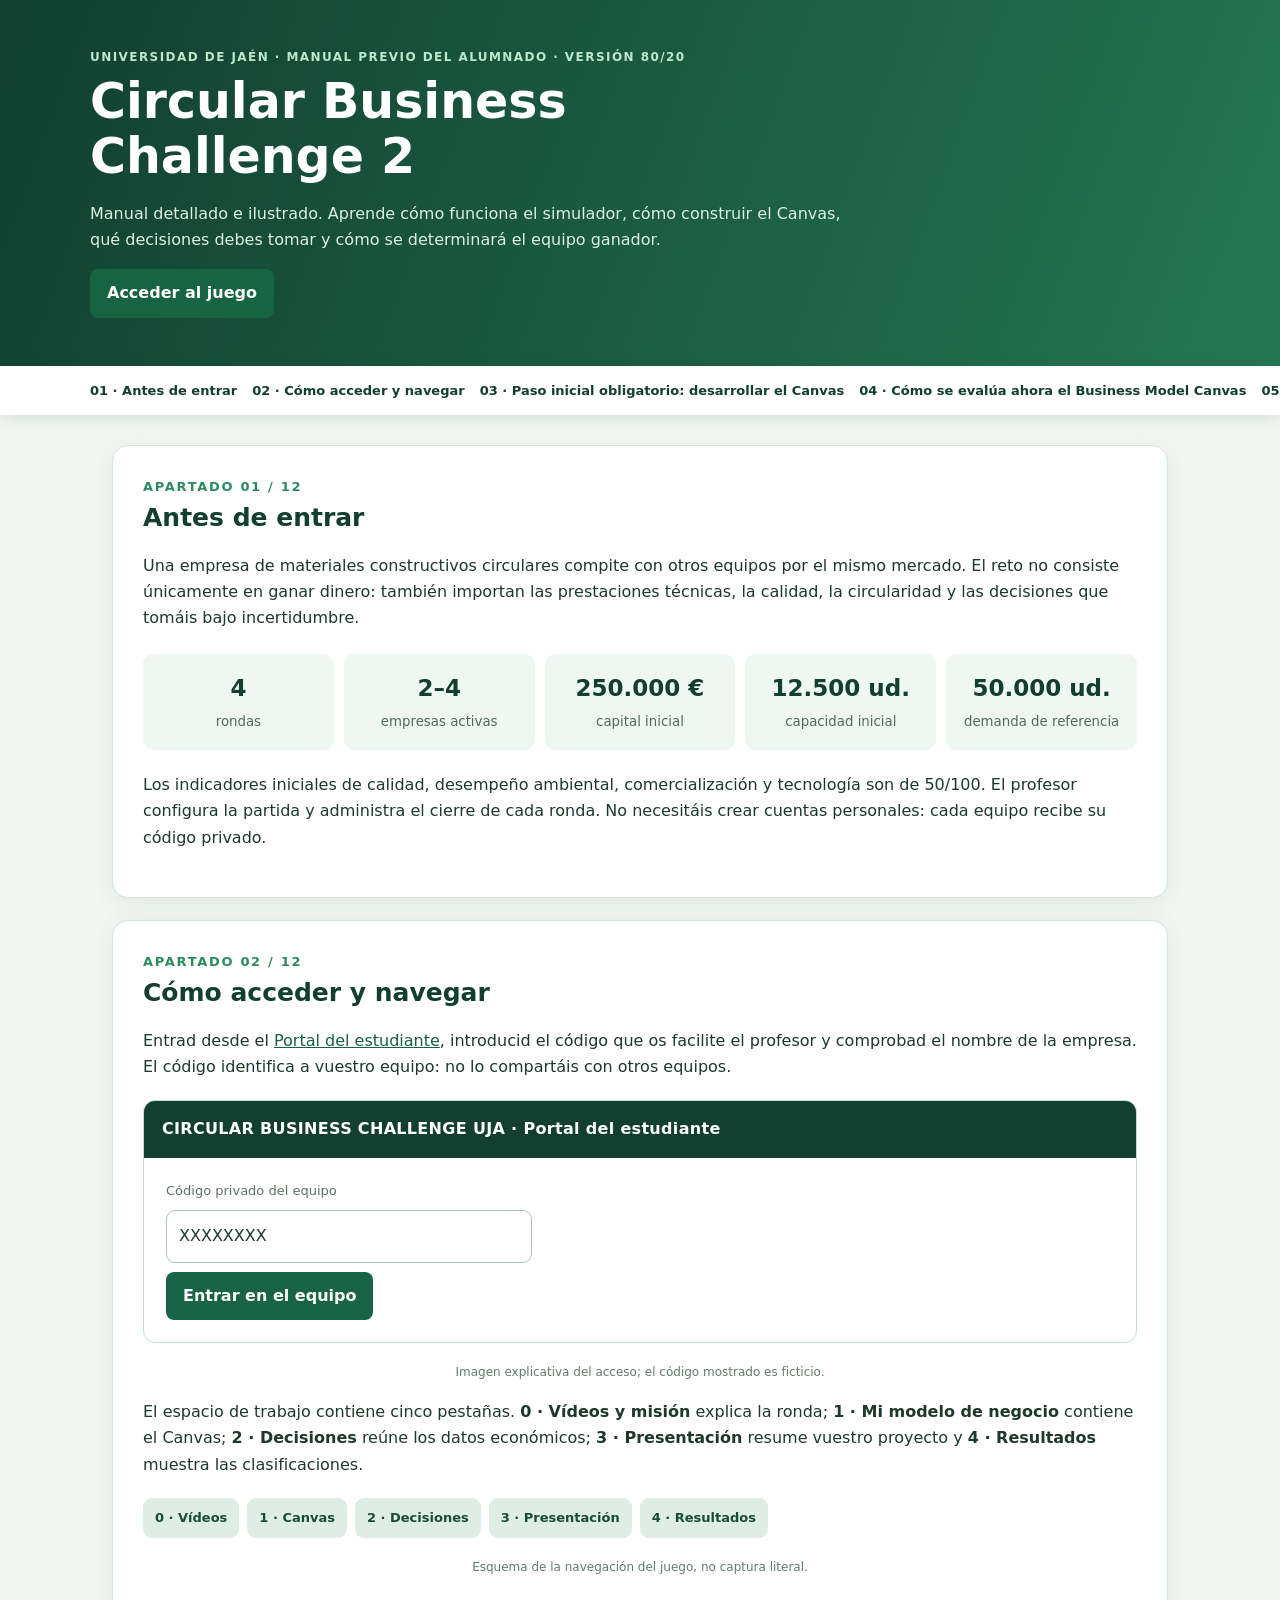
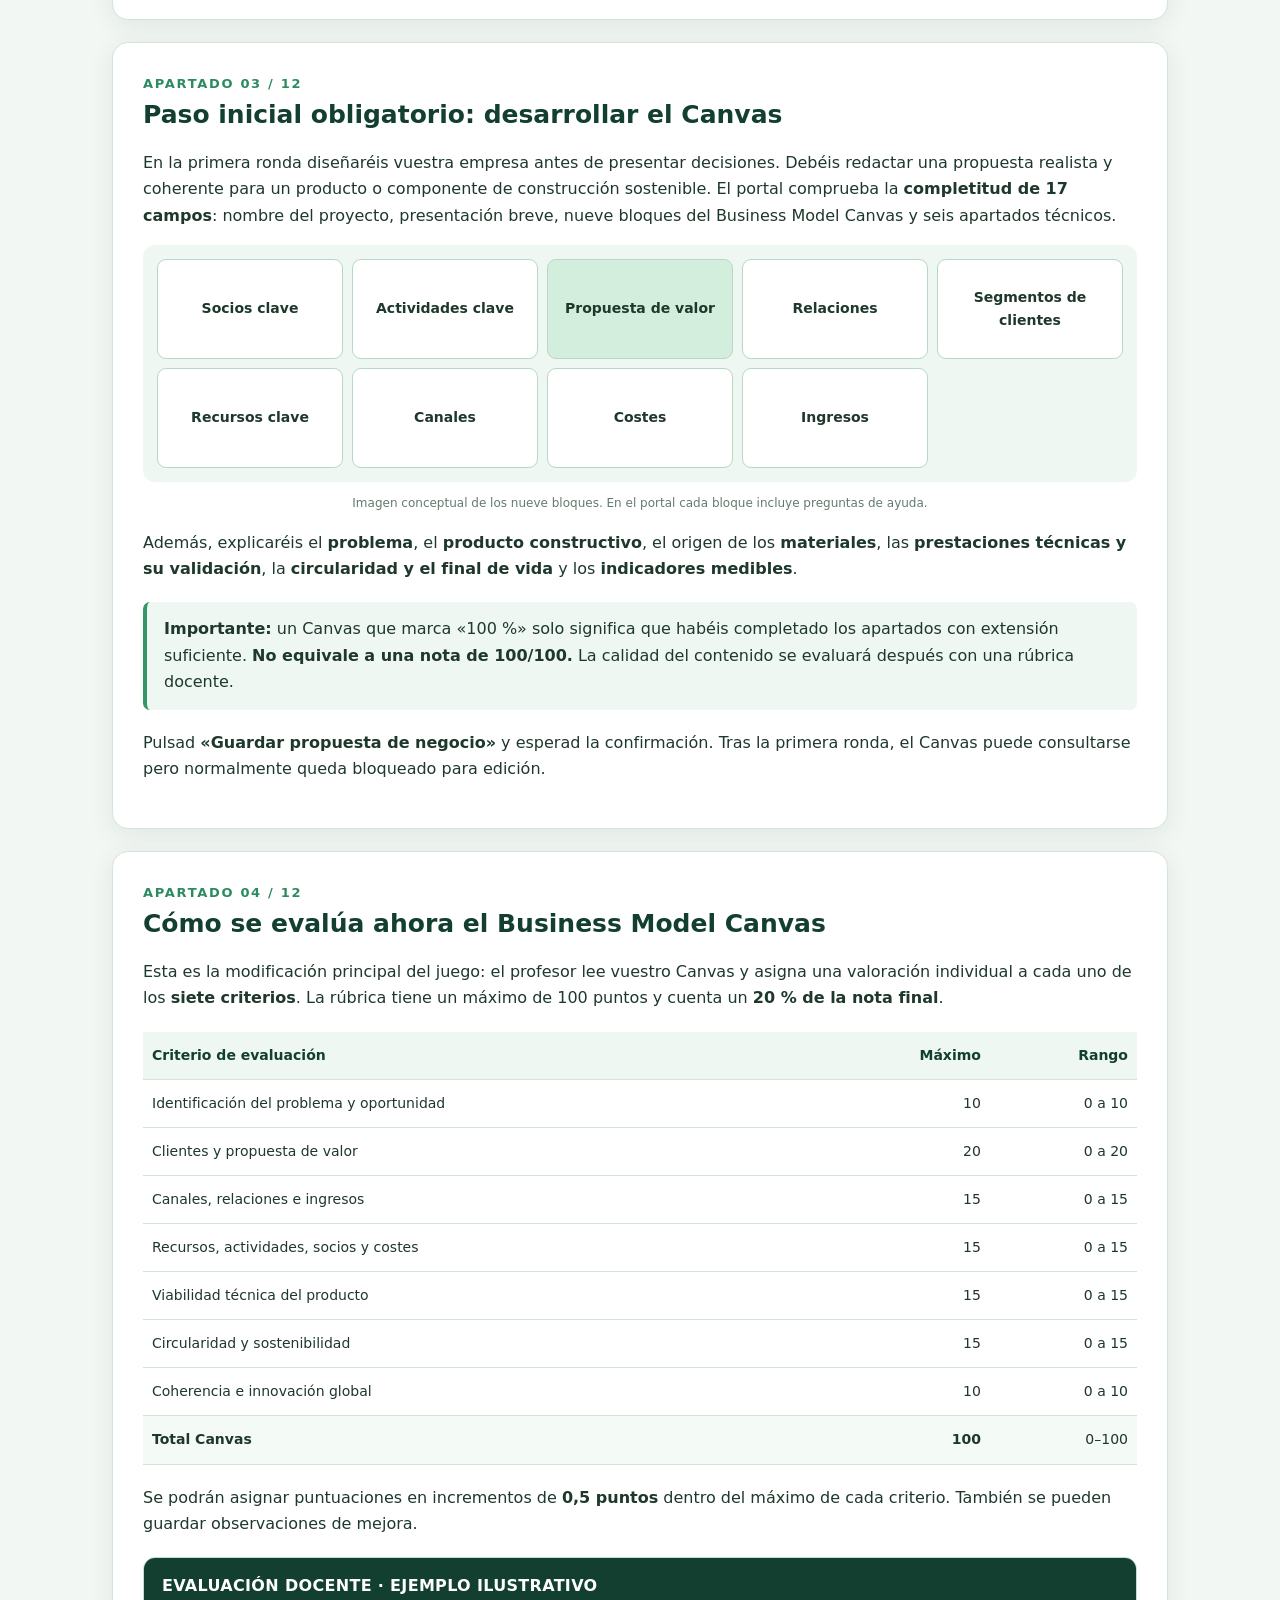
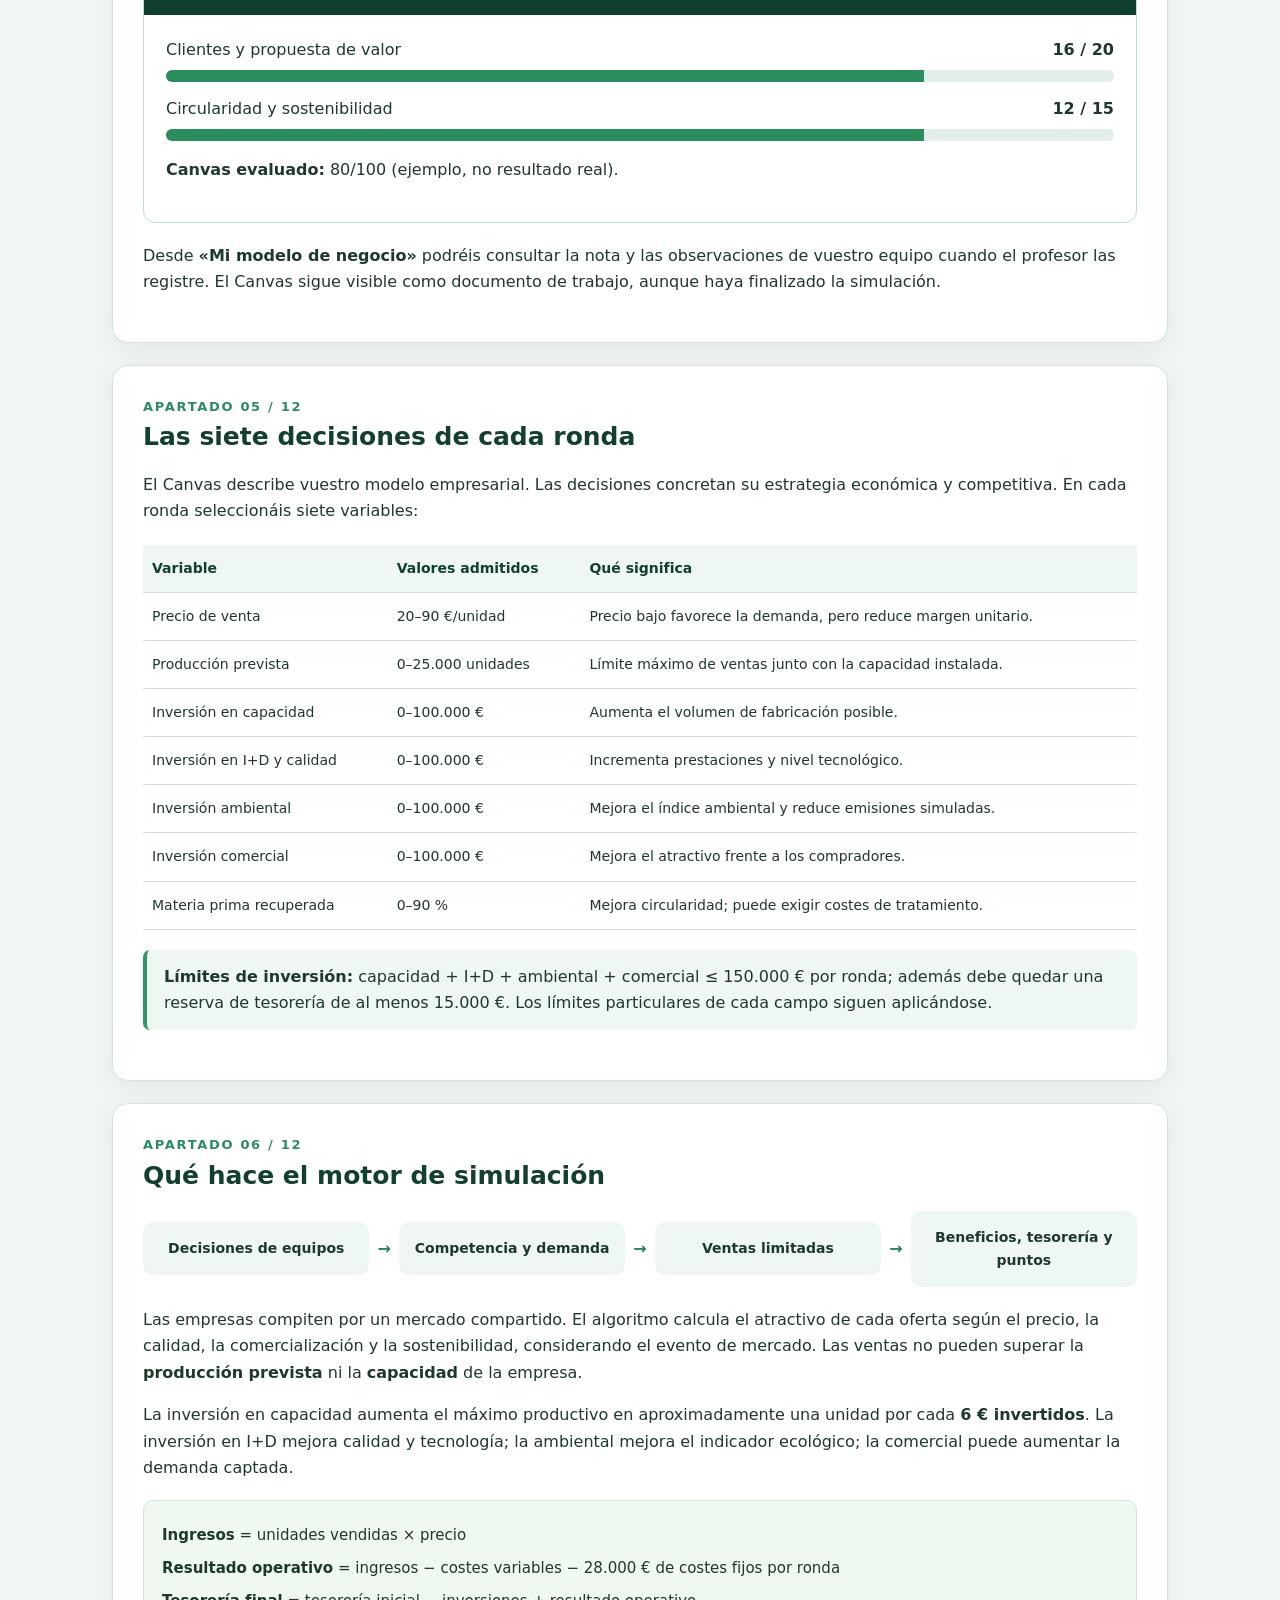
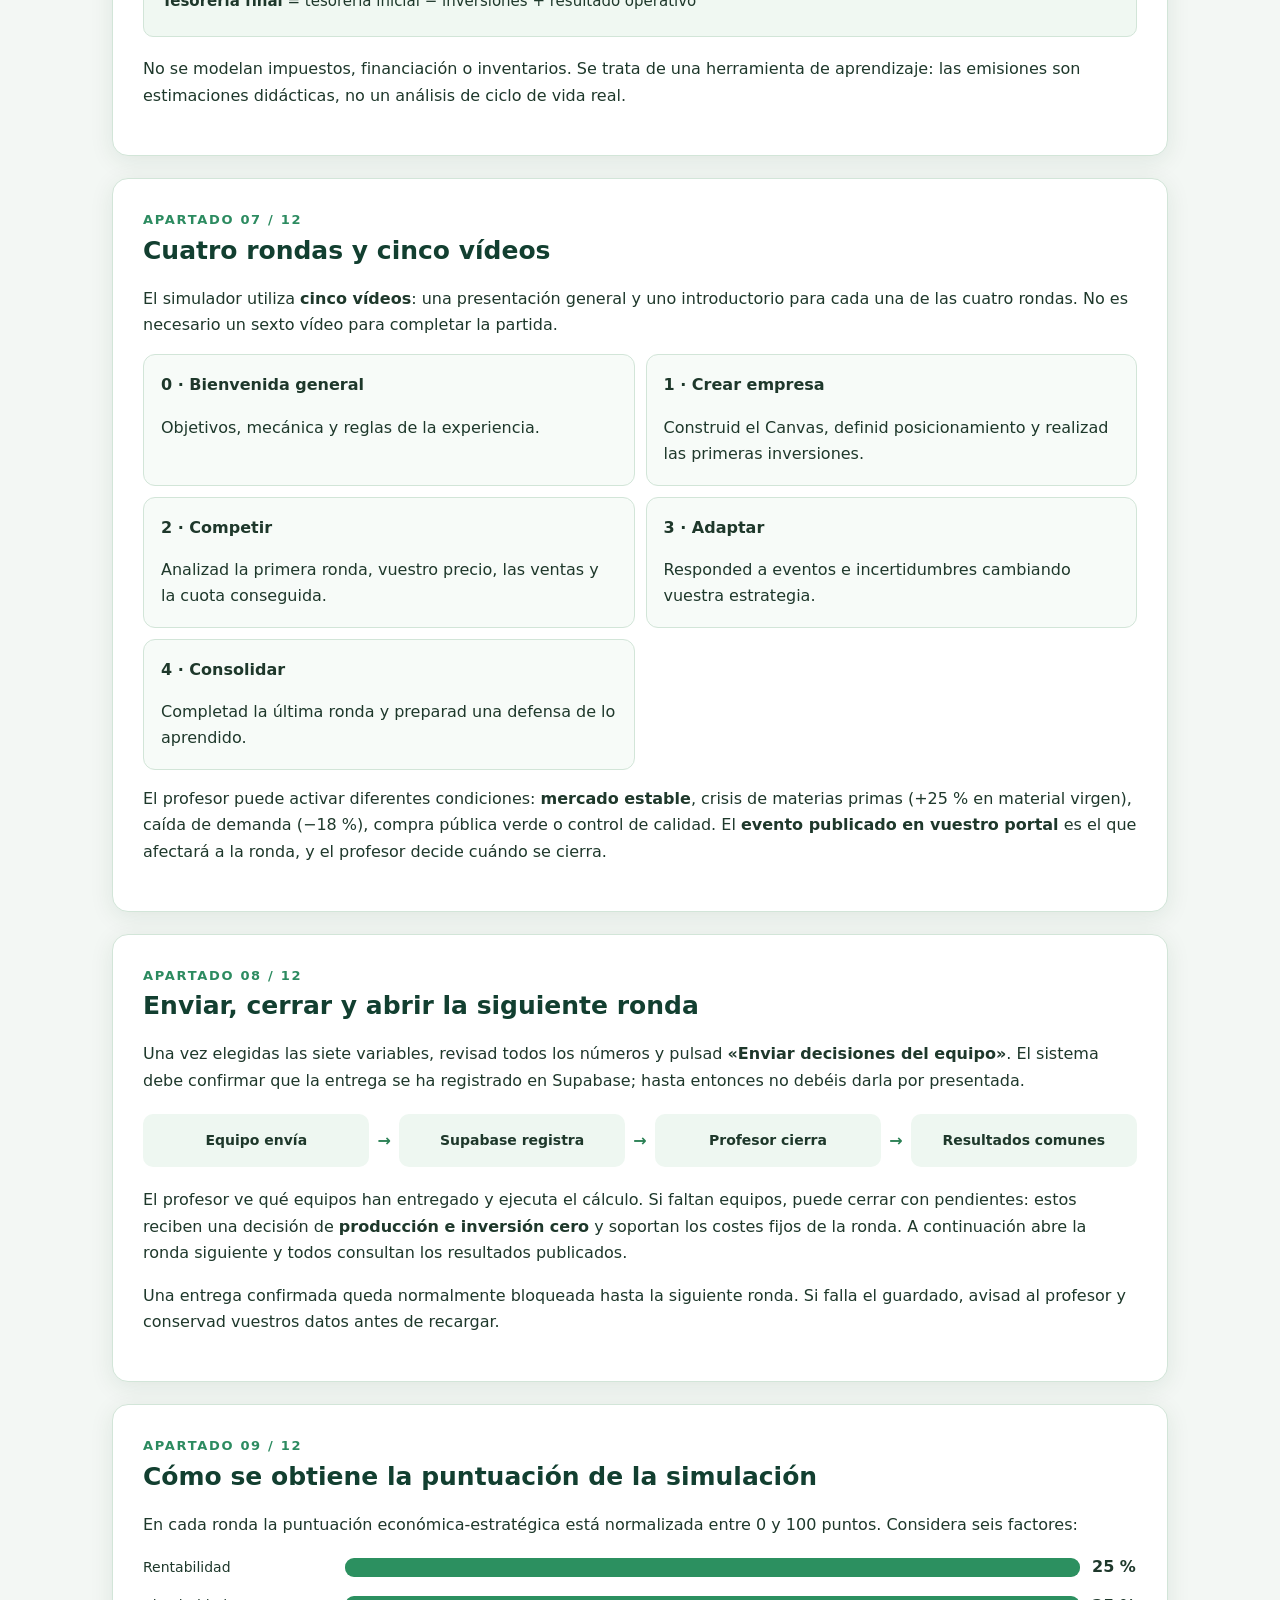
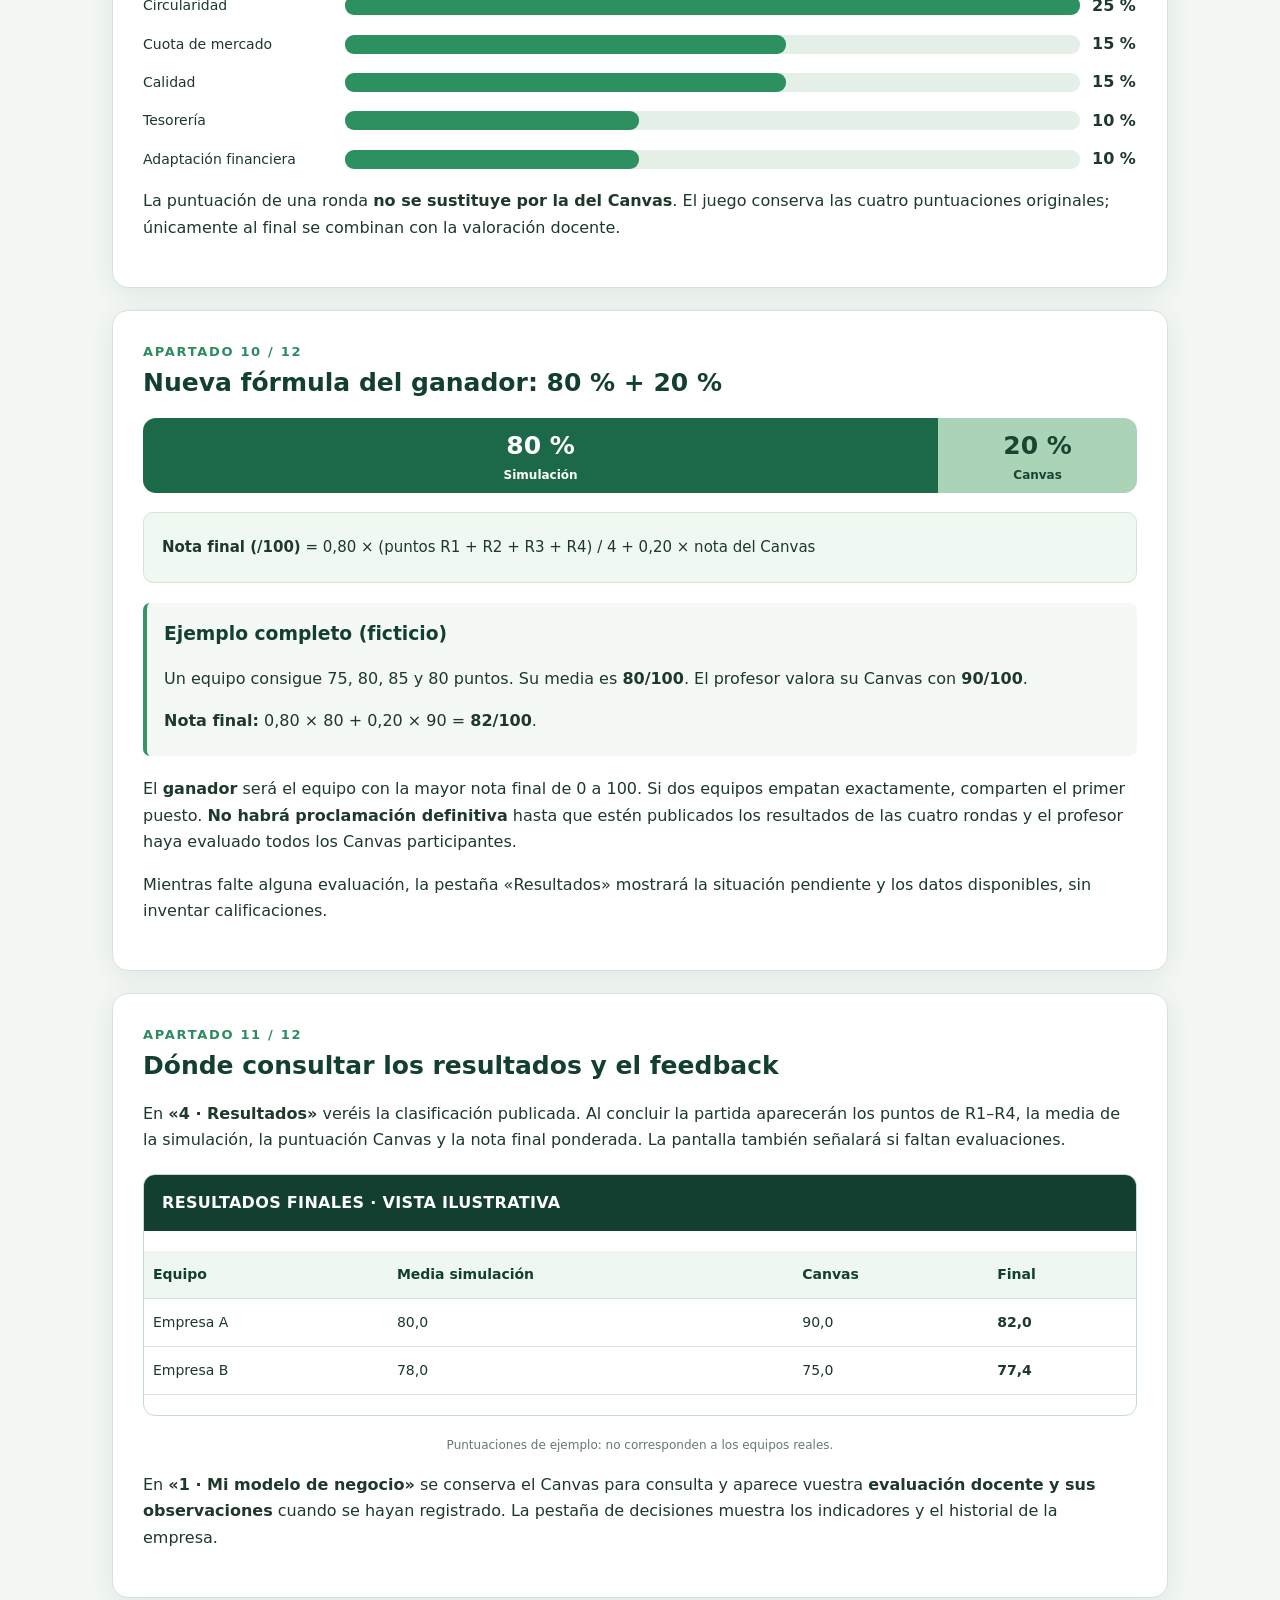
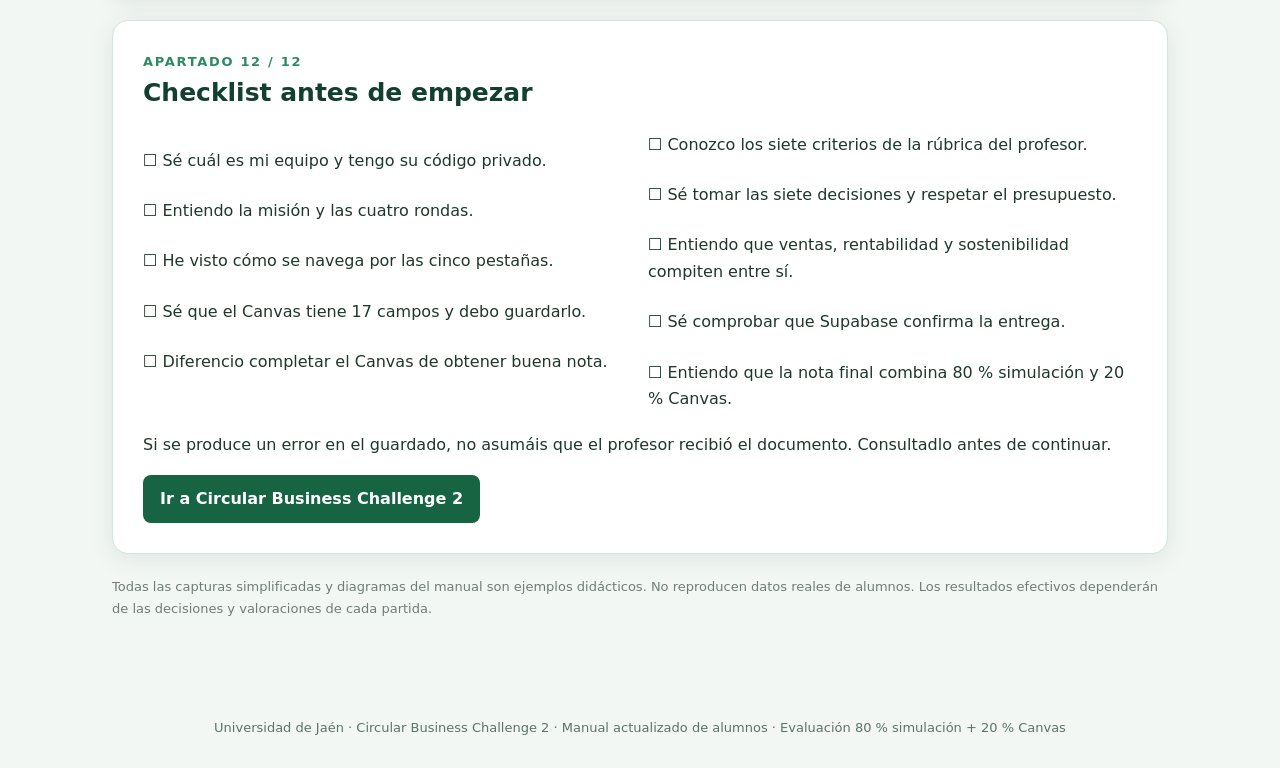
==== commit dae123e5: "Rehacer e integrar manual ilustrado alumnado con rúbrica y ponderación 80-20" ====
--- a/guia-alumnado.html
+++ b/guia-alumnado.html
@@ -1 +1 @@
-<!doctype html><html lang="es"><head><meta charset="utf-8"><meta name="viewport" content="width=device-width,initial-scale=1"><title>Guía ilustrada del alumnado · Circular Business Challenge 2</title><style>:root{--g:#14583c;--dark:#0e3d2f;--mint:#edf7f0;--line:#d4e7dc;--txt:#21362e}*{box-sizing:border-box}html{scroll-behavior:smooth}body{margin:0;background:#f4f8f5;color:var(--txt);font:16px/1.65 system-ui,-apple-system,'Segoe UI',sans-serif}header{background:linear-gradient(115deg,#0b3d2f,#196a4e);color:#fff;padding:38px max(20px,calc((100% - 1050px)/2)) 42px}header p{color:#d9f2e3}h1{font-size:36px;line-height:1.15;margin:7px 0 12px}h2{color:var(--dark);margin:0 0 15px;font-size:23px}h3{color:var(--g)}.meta{font-size:13px;letter-spacing:.09em;font-weight:700}nav{background:#fff;border-bottom:1px solid var(--line);padding:12px 20px;position:sticky;top:0;z-index:2;display:flex;gap:12px;overflow:auto}nav a{color:var(--g);white-space:nowrap;font-size:13px;text-decoration:none}main{max-width:1050px;padding:25px 22px 70px;margin:auto}section{background:#fff;border:1px solid var(--line);border-radius:17px;padding:28px 30px;margin:0 0 20px;box-shadow:0 4px 18px #183f2520}.metrics{display:grid;grid-template-columns:repeat(5,1fr);gap:9px}.metrics span{padding:14px;text-align:center;background:var(--mint);border-radius:10px;font-size:13px}.metrics b{display:block;font-size:22px;color:var(--g)}table{border-collapse:collapse;width:100%;font-size:14px;margin:20px 0}td,th{border-bottom:1px solid var(--line);padding:10px;text-align:left}th{background:var(--mint);color:var(--g)}.demo{border-radius:15px;background:#f3faf5;border:1px solid var(--line);padding:18px;margin:15px 0}.window{max-width:760px;margin:auto;border:1px solid #cbded2;border-radius:13px;overflow:hidden;background:#fff}.window>b{display:block;background:var(--dark);padding:15px;color:#fff}.login{padding:25px;display:grid;gap:10px}.login small{color:#638070}.login span{border:1px solid var(--line);padding:9px;border-radius:7px}.login i{font-style:normal;display:inline-block;width:max-content;background:var(--g);color:#fff;padding:9px 17px;border-radius:7px}.legend{font-size:12px;text-align:center;color:#687b71}.canvas{display:grid;grid-template-columns:repeat(5,1fr);gap:8px;background:var(--mint);padding:14px;border-radius:13px}.canvas div{min-height:70px;display:grid;place-items:center;background:#fff;border:1px solid #c3ddcf;border-radius:9px;font-weight:700;font-size:13px;text-align:center}.canvas .focus{background:#d5eddd}.tip{background:#e8f4ec;border-left:4px solid var(--g);padding:16px;border-radius:8px}.flow{display:flex;gap:10px;flex-wrap:wrap;margin:19px 0}.flow span{flex:1;background:#eaf5ef;text-align:center;border:1px solid var(--line);border-radius:12px;padding:21px 10px;font-weight:700;color:var(--g);min-width:125px}.rounds{display:grid;grid-template-columns:repeat(2,1fr);gap:13px}.rounds article{border:1px solid var(--line);background:var(--mint);border-radius:12px;padding:16px}.rounds p{margin-bottom:0}.bars{margin:15px 0}.bar{display:flex;align-items:center;gap:12px;margin:10px 0}.bar label{width:210px}.bar span{flex:1;height:20px;border-radius:10px;background:#e7eee9}.bar i{display:block;background:#27825a;height:100%;border-radius:10px}.bar strong{width:50px}.checks{columns:2}.checks p{break-inside:avoid}.cta{display:inline-block;padding:11px 17px;border-radius:8px;background:#fff;color:var(--dark);font-weight:700;text-decoration:none}footer{padding:20px;text-align:center;color:#62766c;font-size:13px}@media(max-width:700px){h1{font-size:28px}section{padding:21px 15px}.metrics{grid-template-columns:repeat(2,1fr)}.canvas{grid-template-columns:repeat(3,1fr)}.rounds{grid-template-columns:1fr}.checks{columns:1}.bar label{width:145px;font-size:13px}}@media print{nav{display:none}body{background:#fff}section{page-break-inside:avoid;box-shadow:none}header{background:#14583c!important;color:#fff!important}}</style></head><body><header><div class="meta">UNIVERSIDAD DE JAÉN · GUÍA PREVIA PARA EL ALUMNADO</div><h1>Circular Business Challenge 2</h1><p>Cómo funciona el juego, cómo se toman decisiones y cómo se determina la empresa ganadora.</p><a class="cta" href="./">Ir al portal del estudiante</a></header><nav><a href="#sec1">1. Objetivo y reglas de partida</a><a href="#sec2">2. Entrar y conocer las pantallas</a><a href="#sec3">3. Canvas: diseñar primero la empresa</a><a href="#sec4">4. Las siete decisiones por ronda</a><a href="#sec5">5. Cómo calcula el juego</a><a href="#sec6">6. Las cuatro rondas</a><a href="#sec7">7. Envío, cierre y resultados</a><a href="#sec8">8. Quién gana y cómo puntúa</a><a href="#sec9">9. Lista de comprobación</a></nav><main><section id="sec1"><h2>1. Objetivo y reglas de partida</h2><p>Vuestra misión es crear una empresa ficticia que comercializa un material o elemento constructivo con una función comparable a la de los rivales. Se trata de competir en rentabilidad, calidad, cuota de mercado y circularidad.</p><div class="metrics"><span><b>2–4</b> equipos activos</span><span><b>250.000 €</b> capital inicial</span><span><b>12.500</b> ud. de capacidad inicial</span><span><b>50.000</b> ud. de demanda de referencia</span><span><b>4</b> rondas</span></div><p>El profesor controla los equipos, los eventos del mercado, el cierre y la publicación de resultados. Una vez cerrada la ronda, las decisiones se bloquean.</p></section><section id="sec2"><h2>2. Entrar y conocer las pantallas</h2><p>Abre el <a href="./">portal del alumno</a> y utiliza el <strong>código privado</strong> que te proporcione el profesor. No utilices el código de otro equipo. Comprueba el nombre de la empresa al acceder.</p><div class="demo"><div class="window"><b>Circular Business Challenge UJA</b><div class="login"><strong>Portal del alumnado</strong><small>Código privado del equipo</small><span>Ejemplo ilustrativo: A7F29C41</span><i>Entrar en el equipo</i></div></div><p class="legend">Esquema orientativo del acceso (no es una captura literal).</p></div><p>Las pestañas son <strong>0 Vídeos y misión</strong>, <strong>1 Mi modelo de negocio</strong>, <strong>2 Decisiones de la ronda</strong>, <strong>3 Presentación del proyecto</strong> y <strong>4 Resultados</strong>. La plataforma almacena la partida en Supabase: es importante esperar la confirmación al guardar o entregar.</p></section><section id="sec3"><h2>3. Canvas: diseñar primero la empresa</h2><p>En la ronda 1, antes de enviar las decisiones económicas, debéis completar el modelo de negocio. La plataforma evalúa la completitud de <strong>17 campos</strong>: nombre, breve presentación, nueve bloques Canvas y seis apartados técnicos.</p><div class="canvas"><div>8. Socios clave</div><div>7. Actividades</div><div class="focus">2. Valor</div><div>4. Relaciones</div><div>1. Clientes</div><div>6. Recursos</div><div>3. Canales</div><div>9. Costes</div><div>5. Ingresos</div></div><p class="legend">Distribución explicativa de los nueve bloques.</p><p>Los nueve bloques explican: <strong>clientes, propuesta de valor, canales, relaciones, ingresos, recursos, actividades, socios y costes</strong>. Además, justificad el <strong>problema</strong>, el <strong>producto</strong>, los <strong>materiales y su procedencia</strong>, las <strong>prestaciones y validación técnica</strong>, la <strong>circularidad y final de vida</strong>, y los <strong>indicadores e hipótesis</strong>.</p><p>Guardad mediante <strong>«Guardar propuesta de negocio»</strong>. El Canvas queda disponible para consulta después de la ronda 1, pero ya no se modifica normalmente.</p></section><section id="sec4"><h2>4. Las siete decisiones por ronda</h2><p>Debéis adoptar una estrategia coherente. Todos los equipos compiten por la misma demanda y las decisiones de unos afectan a los resultados de los demás.</p><table><thead><tr><th>Decisión</th><th>Rango</th><th>Efecto</th></tr></thead><tbody><tr><td>Precio</td><td>20–90 €/ud.</td><td>Equilibra atractivo y margen.</td></tr><tr><td>Producción</td><td>0–25.000 ud.</td><td>Limita las ventas posibles.</td></tr><tr><td>Inversión en capacidad</td><td>0–100.000 €</td><td>Permite fabricar más unidades.</td></tr><tr><td>I+D y calidad</td><td>0–100.000 €</td><td>Mejora calidad y tecnología.</td></tr><tr><td>Ambiental</td><td>0–100.000 €</td><td>Mejora desempeño ambiental.</td></tr><tr><td>Comercialización</td><td>0–100.000 €</td><td>Mejora atractivo en el mercado.</td></tr><tr><td>Materia recuperada</td><td>0–90 %</td><td>Favorece circularidad, puede aumentar tratamiento.</td></tr></tbody></table><div class="tip"><b>Presupuesto:</b> inversión total = capacidad + I+D + ambiental + comercialización. No puede superar 150.000 € ni la tesorería menos una reserva mínima de 15.000 €.</div></section><section id="sec5"><h2>5. Cómo calcula el juego</h2><div class="flow"><span>Decisiones</span><span>Mercado y rivales</span><span>Ventas</span><span>Costes y tesorería</span><span>Puntos</span></div><p>El juego calcula el atractivo de las empresas a partir del <strong>precio, calidad, comercialización y sostenibilidad</strong> (según el evento). La demanda se reparte competitivamente. Las ventas reales <strong>nunca superan la producción prevista ni la capacidad disponible</strong>.</p><p><strong>Ingresos</strong> = ventas × precio. <strong>Resultado operativo</strong> = ingresos − costes variables − <strong>28.000 € de costes fijos por ronda</strong>. <strong>Tesorería final</strong> = tesorería inicial − inversiones + resultado operativo. Cada 6 € de inversión en capacidad incrementan la capacidad en una unidad.</p><p>La circularidad y las emisiones son <strong>indicadores didácticos</strong>; no sustituyen una evaluación ambiental o técnica real.</p></section><section id="sec6"><h2>6. Las cuatro rondas</h2><div class="rounds"><article><b>Ronda 1 · Crear</b><p>Define el modelo de negocio, el Canvas y el posicionamiento inicial.</p></article><article><b>Ronda 2 · Competir</b><p>Analiza las ventas, costes y rivales; reajusta la estrategia.</p></article><article><b>Ronda 3 · Adaptar</b><p>Responde al cambio inesperado elegido por el profesor.</p></article><article><b>Ronda 4 · Consolidar</b><p>Demuestra el valor acumulado de tu empresa.</p></article></div><p>Los eventos posibles son mercado estable, encarecimiento de materia prima virgen (+25 %), caída de demanda (−18 %), compra pública verde y control de calidad. El profesor selecciona el evento que afecta a la ronda.</p></section><section id="sec7"><h2>7. Envío, cierre y resultados</h2><p>Antes de entregar, revisad presupuesto, producción, capacidad, liquidez y coherencia estratégica. Pulsad <strong>«Enviar decisiones del equipo»</strong> y esperad el mensaje que confirme el registro en Supabase. Una entrega confirmada normalmente no puede modificarse dentro de esa ronda.</p><p>El profesor comprueba el número de entregas, pulsa <strong>«Calcular y publicar resultados»</strong> y abre la siguiente ronda. También puede cerrar con equipos pendientes: el juego les asigna producción e inversión cero, sin eliminar los costes fijos de esa ronda.</p><p>Tras cada publicación, consultad las ventas, la cuota, el resultado operativo, la tesorería y la puntuación. Preguntaos qué estrategia funcionó y por qué. Al cerrar la ronda 4, la pestaña «Resultados» mostrará la clasificación acumulada. El Canvas y el historial quedan para consulta.</p></section><section id="sec8"><h2>8. Quién gana y cómo puntúa</h2><p>La puntuación de cada ronda combina seis factores:</p><div class="bars"><div class="bar"><label>Rentabilidad</label><span><i style="width:100%"></i></span><strong>25 %</strong></div><div class="bar"><label>Circularidad</label><span><i style="width:100%"></i></span><strong>25 %</strong></div><div class="bar"><label>Cuota de mercado</label><span><i style="width:60%"></i></span><strong>15 %</strong></div><div class="bar"><label>Calidad</label><span><i style="width:60%"></i></span><strong>15 %</strong></div><div class="bar"><label>Tesorería</label><span><i style="width:40%"></i></span><strong>10 %</strong></div><div class="bar"><label>Adaptación financiera</label><span><i style="width:40%"></i></span><strong>10 %</strong></div></div><div class="tip">La clasificación final se calcula con <strong>80 % de la media de los puntos de las cuatro rondas</strong> y <strong>20 % de la valoración del Canvas</strong> (ambas sobre 100). El profesor puntúa el Canvas mediante siete criterios, con un máximo de 100 puntos. Hasta que todos los equipos tengan sus Canvas evaluados y se hayan publicado las cuatro rondas, no se proclamará un ganador. En caso de empate exacto en la nota final, habrá empate.</div></section><section id="sec9"><h2>9. Lista de comprobación</h2><div class="checks"><p>☐ Tengo el código de mi equipo y sé entrar.</p><p>☐ Entiendo las cinco pestañas del portal.</p><p>☐ He completado y guardado el Canvas.</p><p>☐ Sé qué significan las siete decisiones.</p><p>☐ He comprobado límites de inversión y tesorería.</p><p>☐ Entiendo que producir más no garantiza vender más.</p><p>☐ Sé que solo el profesor cierra y abre rondas.</p><p>☐ He recibido confirmación de la entrega.</p><p>☐ Sé leer resultados y compararlos con los rivales.</p></div><p>Si no aparece la confirmación del guardado, hay un error de red o el código ha caducado, avisad al profesor. No confundáis un formulario rellenado con una entrega registrada.</p></section><p style="text-align:center;color:#60766a">Esquemas visuales orientativos. Esta guía explica el motor docente vigente; el profesor puede añadir criterios académicos complementarios.</p></main><footer>Circular Business Challenge 2 · Universidad de Jaén · Guía de lectura antes de iniciar la simulación</footer></body></html>+<!doctype html><html lang="es"><head><meta charset="utf-8"><meta name="viewport" content="width=device-width, initial-scale=1"><title>Manual del alumnado · Circular Business Challenge 2 · Versión Canvas 80/20</title><meta name="description" content="Manual actualizado del juego: reglas, Canvas, rúbrica docente, cuatro rondas, resultados y nota final 80/20."><style>:root{--forest:#123f30;--green:#196346;--soft:#eef7f1;--ink:#1e382b;--line:#d2e5d8}*{box-sizing:border-box}html{scroll-behavior:smooth}body{margin:0;background:#f3f7f4;font:16px/1.65 system-ui,-apple-system,"Segoe UI",sans-serif;color:var(--ink)}a{color:#176046}header{background:linear-gradient(110deg,#123f30,#247654);color:#fff;padding:48px max(22px,calc((100% - 1100px)/2));}header h1{font-size:clamp(32px,4vw,49px);line-height:1.12;margin:7px 0 13px}header p{max-width:780px;color:#dcf0e3}header .eyebrow{font-size:12px;letter-spacing:.12em;font-weight:800;color:#bde7ca}nav{position:sticky;top:0;background:#fff;box-shadow:0 4px 16px #143a2520;display:flex;gap:15px;overflow-x:auto;padding:14px max(22px,calc((100% - 1100px)/2));z-index:10}nav a{white-space:nowrap;text-decoration:none;font-size:13px;font-weight:650;color:var(--forest)}main{max-width:1100px;margin:30px auto;padding:0 22px 55px}.block{background:white;border:1px solid var(--line);border-radius:16px;padding:30px;margin-bottom:22px;box-shadow:0 5px 24px #1b442517}.block h2{font-size:25px;line-height:1.2;color:var(--forest);margin:0 0 20px}.num{font-size:13px;color:#2c8b60;letter-spacing:.13em;font-weight:800;display:block;margin-bottom:5px}h3{color:var(--forest)}table{width:100%;border-collapse:collapse;font-size:14px;margin:20px 0}td,th{padding:12px 9px;border-bottom:1px solid var(--line);text-align:left;vertical-align:top}th{background:var(--soft);color:var(--forest)}.right{text-align:right}.total{background:#f4faf6}.metrics{display:grid;grid-template-columns:repeat(5,1fr);gap:10px;margin:22px 0}.metrics>div{background:var(--soft);padding:16px;border-radius:11px;text-align:center}.metrics strong{font-size:23px;color:var(--forest);display:block}.metrics small{color:#526a5e}.screen{border:1px solid #c5ddcb;border-radius:12px;overflow:hidden;margin:20px 0;background:#fff}.screen-top{background:var(--forest);color:white;padding:15px 18px;font-weight:800;letter-spacing:.02em}.mock-form{max-width:410px;display:grid;gap:9px;padding:22px}.mock-form span{font-size:13px;color:#5c7364}.mock-input{border:1px solid #a9ccb9;border-radius:9px;padding:12px}.mock-button{background:var(--green);color:#fff;padding:11px 17px;border-radius:8px;width:max-content;font-weight:700}.caption{font-size:12px;color:#637b6d;text-align:center}.tabs-illustration{display:flex;gap:8px;flex-wrap:wrap;margin:20px 0}.tabs-illustration span{background:#dfeee4;color:#194d35;padding:9px 12px;border-radius:9px;font-size:13px;font-weight:700}.canvas-grid{display:grid;grid-template-columns:repeat(5,1fr);gap:9px;background:var(--soft);padding:14px;border-radius:12px}.canvas-grid div{min-height:100px;display:grid;place-items:center;border:1px solid #b7d8c5;border-radius:9px;background:white;text-align:center;padding:10px;font-weight:700;font-size:14px}.canvas-grid .strong{background:#d4eedd}.notice,.example{border-left:4px solid #339665;background:var(--soft);padding:14px 17px;border-radius:7px;margin:20px 0}.example{background:#f5f9f6}.example p{margin-bottom:8px}.example h3{margin:2px 0}.rubric-vis{padding:22px}.rubric-vis>div:not(.progress){display:flex;justify-content:space-between}.progress{height:12px;background:#e2eee7;border-radius:8px;overflow:hidden;margin:7px 0 14px}.progress i{height:100%;background:#2a8d5b;display:block}.process{display:flex;align-items:center;gap:8px;flex-wrap:wrap;margin:20px 0}.process span{background:var(--soft);flex:1;min-width:140px;text-align:center;padding:15px 10px;border-radius:10px;font-weight:700;font-size:14px}.process b{color:#2a8054}.formula{font:15px/2.2 system-ui;background:#f0f8f2;padding:18px;border-radius:10px;margin:19px 0;border:1px solid var(--line)}.round-grid{display:grid;grid-template-columns:repeat(2,1fr);gap:11px}.round-grid article{padding:17px;border-radius:12px;border:1px solid var(--line);background:#f7fbf8}.round-grid p{margin-bottom:0}.weight-bars>div{display:flex;align-items:center;gap:12px;margin:12px 0}.weight-bars label{width:190px;font-size:14px}.weight-bars strong{width:45px}.bar{height:19px;background:#e4efe7;border-radius:9px;flex:1}.bar i{height:100%;display:block;background:#2c9060;border-radius:9px}.big-weight{display:flex;height:75px;border-radius:13px;overflow:hidden;margin:15px 0}.big-weight div{background:#1b6948;width:80%;text-align:center;display:grid;place-items:center;align-content:center;font-weight:800;font-size:25px;color:white}.big-weight div+div{background:#aad3b7;width:20%;color:#174530}.big-weight small{display:block;font-size:12px;font-weight:600}.checklist{columns:2}.checklist p{break-inside:avoid;padding:4px 0}.action{display:inline-block;background:#176443;color:white;padding:11px 17px;border-radius:8px;font-weight:800;text-decoration:none}.note{font-size:13px;color:#6e7e73}footer{font-size:13px;text-align:center;color:#5c7366;padding:0 20px 30px}@media(max-width:800px){.metrics{grid-template-columns:repeat(2,1fr)}.canvas-grid{grid-template-columns:repeat(3,1fr)}.round-grid{grid-template-columns:1fr}.checklist{columns:1}.block{padding:23px 16px}.process b{display:none}.big-weight div{font-size:20px}}@media print{nav{display:none}.block{break-inside:avoid;box-shadow:none}header{print-color-adjust:exact}.screen-top{print-color-adjust:exact}.big-weight{print-color-adjust:exact}}</style></head><body><header><div class="eyebrow">UNIVERSIDAD DE JAÉN · MANUAL PREVIO DEL ALUMNADO · VERSIÓN 80/20</div><h1>Circular Business<br>Challenge 2</h1><p>Manual detallado e ilustrado. Aprende cómo funciona el simulador, cómo construir el Canvas, qué decisiones debes tomar y cómo se determinará el equipo ganador.</p><a class="action" href="./">Acceder al juego</a></header><nav><a href="#apartado-01">01 · Antes de entrar</a><a href="#apartado-02">02 · Cómo acceder y navegar</a><a href="#apartado-03">03 · Paso inicial obligatorio: desarrollar el Canvas</a><a href="#apartado-04">04 · Cómo se evalúa ahora el Business Model Canvas</a><a href="#apartado-05">05 · Las siete decisiones de cada ronda</a><a href="#apartado-06">06 · Qué hace el motor de simulación</a><a href="#apartado-07">07 · Cuatro rondas y cinco vídeos</a><a href="#apartado-08">08 · Enviar, cerrar y abrir la siguiente ronda</a><a href="#apartado-09">09 · Cómo se obtiene la puntuación de la simulación</a><a href="#apartado-10">10 · Nueva fórmula del ganador: 80 % + 20 %</a><a href="#apartado-11">11 · Dónde consultar los resultados y el feedback</a><a href="#apartado-12">12 · Checklist antes de empezar</a></nav><main><section class="block" id="apartado-01"><span class="num">APARTADO 01 / 12</span><h2>Antes de entrar</h2><p>Una empresa de materiales constructivos circulares compite con otros equipos por el mismo mercado. El reto no consiste únicamente en ganar dinero: también importan las prestaciones técnicas, la calidad, la circularidad y las decisiones que tomáis bajo incertidumbre.</p><div class="metrics"><div><strong>4</strong><small>rondas</small></div><div><strong>2–4</strong><small>empresas activas</small></div><div><strong>250.000 €</strong><small>capital inicial</small></div><div><strong>12.500 ud.</strong><small>capacidad inicial</small></div><div><strong>50.000 ud.</strong><small>demanda de referencia</small></div></div><p>Los indicadores iniciales de calidad, desempeño ambiental, comercialización y tecnología son de 50/100. El profesor configura la partida y administra el cierre de cada ronda. No necesitáis crear cuentas personales: cada equipo recibe su código privado.</p></section><section class="block" id="apartado-02"><span class="num">APARTADO 02 / 12</span><h2>Cómo acceder y navegar</h2><p>Entrad desde el <a href="./">Portal del estudiante</a>, introducid el código que os facilite el profesor y comprobad el nombre de la empresa. El código identifica a vuestro equipo: no lo compartáis con otros equipos.</p><div class="screen"><div class="screen-top">CIRCULAR BUSINESS CHALLENGE UJA · Portal del estudiante</div><div class="mock-form"><span>Código privado del equipo</span><div class="mock-input">XXXXXXXX</div><div class="mock-button">Entrar en el equipo</div></div></div><p class="caption">Imagen explicativa del acceso; el código mostrado es ficticio.</p><p>El espacio de trabajo contiene cinco pestañas. <strong>0 · Vídeos y misión</strong> explica la ronda; <strong>1 · Mi modelo de negocio</strong> contiene el Canvas; <strong>2 · Decisiones</strong> reúne los datos económicos; <strong>3 · Presentación</strong> resume vuestro proyecto y <strong>4 · Resultados</strong> muestra las clasificaciones.</p><div class="tabs-illustration"><span>0 · Vídeos</span><span>1 · Canvas</span><span>2 · Decisiones</span><span>3 · Presentación</span><span>4 · Resultados</span></div><p class="caption">Esquema de la navegación del juego, no captura literal.</p></section><section class="block" id="apartado-03"><span class="num">APARTADO 03 / 12</span><h2>Paso inicial obligatorio: desarrollar el Canvas</h2><p>En la primera ronda diseñaréis vuestra empresa antes de presentar decisiones. Debéis redactar una propuesta realista y coherente para un producto o componente de construcción sostenible. El portal comprueba la <strong>completitud de 17 campos</strong>: nombre del proyecto, presentación breve, nueve bloques del Business Model Canvas y seis apartados técnicos.</p><div class="canvas-grid"><div>Socios clave</div><div>Actividades clave</div><div class="strong">Propuesta de valor</div><div>Relaciones</div><div>Segmentos de clientes</div><div>Recursos clave</div><div>Canales</div><div>Costes</div><div>Ingresos</div></div><p class="caption">Imagen conceptual de los nueve bloques. En el portal cada bloque incluye preguntas de ayuda.</p><p>Además, explicaréis el <strong>problema</strong>, el <strong>producto constructivo</strong>, el origen de los <strong>materiales</strong>, las <strong>prestaciones técnicas y su validación</strong>, la <strong>circularidad y el final de vida</strong> y los <strong>indicadores medibles</strong>.</p><div class="notice"><strong>Importante:</strong> un Canvas que marca «100 %» solo significa que habéis completado los apartados con extensión suficiente. <strong>No equivale a una nota de 100/100.</strong> La calidad del contenido se evaluará después con una rúbrica docente.</div><p>Pulsad <strong>«Guardar propuesta de negocio»</strong> y esperad la confirmación. Tras la primera ronda, el Canvas puede consultarse pero normalmente queda bloqueado para edición.</p></section><section class="block" id="apartado-04"><span class="num">APARTADO 04 / 12</span><h2>Cómo se evalúa ahora el Business Model Canvas</h2><p>Esta es la modificación principal del juego: el profesor lee vuestro Canvas y asigna una valoración individual a cada uno de los <strong>siete criterios</strong>. La rúbrica tiene un máximo de 100 puntos y cuenta un <strong>20 % de la nota final</strong>.</p><table><thead><tr><th>Criterio de evaluación</th><th class="right">Máximo</th><th class="right">Rango</th></tr></thead><tbody><tr><td>Identificación del problema y oportunidad</td><td class="right">10</td><td class="right">0 a 10</td></tr><tr><td>Clientes y propuesta de valor</td><td class="right">20</td><td class="right">0 a 20</td></tr><tr><td>Canales, relaciones e ingresos</td><td class="right">15</td><td class="right">0 a 15</td></tr><tr><td>Recursos, actividades, socios y costes</td><td class="right">15</td><td class="right">0 a 15</td></tr><tr><td>Viabilidad técnica del producto</td><td class="right">15</td><td class="right">0 a 15</td></tr><tr><td>Circularidad y sostenibilidad</td><td class="right">15</td><td class="right">0 a 15</td></tr><tr><td>Coherencia e innovación global</td><td class="right">10</td><td class="right">0 a 10</td></tr><tr class="total"><td><strong>Total Canvas</strong></td><td class="right"><strong>100</strong></td><td class="right">0–100</td></tr></tbody></table><p>Se podrán asignar puntuaciones en incrementos de <strong>0,5 puntos</strong> dentro del máximo de cada criterio. También se pueden guardar observaciones de mejora.</p><div class="screen"><div class="screen-top">EVALUACIÓN DOCENTE · EJEMPLO ILUSTRATIVO</div><div class="rubric-vis"><div><span>Clientes y propuesta de valor</span><b>16 / 20</b></div><div class="progress"><i style="width:80%"></i></div><div><span>Circularidad y sostenibilidad</span><b>12 / 15</b></div><div class="progress"><i style="width:80%"></i></div><p><strong>Canvas evaluado:</strong> 80/100 (ejemplo, no resultado real).</p></div></div><p>Desde <strong>«Mi modelo de negocio»</strong> podréis consultar la nota y las observaciones de vuestro equipo cuando el profesor las registre. El Canvas sigue visible como documento de trabajo, aunque haya finalizado la simulación.</p></section><section class="block" id="apartado-05"><span class="num">APARTADO 05 / 12</span><h2>Las siete decisiones de cada ronda</h2><p>El Canvas describe vuestro modelo empresarial. Las decisiones concretan su estrategia económica y competitiva. En cada ronda seleccionáis siete variables:</p><table><thead><tr><th>Variable</th><th>Valores admitidos</th><th>Qué significa</th></tr></thead><tbody><tr><td>Precio de venta</td><td>20–90 €/unidad</td><td>Precio bajo favorece la demanda, pero reduce margen unitario.</td></tr><tr><td>Producción prevista</td><td>0–25.000 unidades</td><td>Límite máximo de ventas junto con la capacidad instalada.</td></tr><tr><td>Inversión en capacidad</td><td>0–100.000 €</td><td>Aumenta el volumen de fabricación posible.</td></tr><tr><td>Inversión en I+D y calidad</td><td>0–100.000 €</td><td>Incrementa prestaciones y nivel tecnológico.</td></tr><tr><td>Inversión ambiental</td><td>0–100.000 €</td><td>Mejora el índice ambiental y reduce emisiones simuladas.</td></tr><tr><td>Inversión comercial</td><td>0–100.000 €</td><td>Mejora el atractivo frente a los compradores.</td></tr><tr><td>Materia prima recuperada</td><td>0–90 %</td><td>Mejora circularidad; puede exigir costes de tratamiento.</td></tr></tbody></table><div class="notice"><strong>Límites de inversión:</strong> capacidad + I+D + ambiental + comercial ≤ 150.000 € por ronda; además debe quedar una reserva de tesorería de al menos 15.000 €. Los límites particulares de cada campo siguen aplicándose.</div></section><section class="block" id="apartado-06"><span class="num">APARTADO 06 / 12</span><h2>Qué hace el motor de simulación</h2><div class="process"><span>Decisiones de equipos</span><b>→</b><span>Competencia y demanda</span><b>→</b><span>Ventas limitadas</span><b>→</b><span>Beneficios, tesorería y puntos</span></div><p>Las empresas compiten por un mercado compartido. El algoritmo calcula el atractivo de cada oferta según el precio, la calidad, la comercialización y la sostenibilidad, considerando el evento de mercado. Las ventas no pueden superar la <strong>producción prevista</strong> ni la <strong>capacidad</strong> de la empresa.</p><p>La inversión en capacidad aumenta el máximo productivo en aproximadamente una unidad por cada <strong>6 € invertidos</strong>. La inversión en I+D mejora calidad y tecnología; la ambiental mejora el indicador ecológico; la comercial puede aumentar la demanda captada.</p><div class="formula"><strong>Ingresos</strong> = unidades vendidas × precio<br><strong>Resultado operativo</strong> = ingresos − costes variables − 28.000 € de costes fijos por ronda<br><strong>Tesorería final</strong> = tesorería inicial − inversiones + resultado operativo</div><p>No se modelan impuestos, financiación o inventarios. Se trata de una herramienta de aprendizaje: las emisiones son estimaciones didácticas, no un análisis de ciclo de vida real.</p></section><section class="block" id="apartado-07"><span class="num">APARTADO 07 / 12</span><h2>Cuatro rondas y cinco vídeos</h2><p>El simulador utiliza <strong>cinco vídeos</strong>: una presentación general y uno introductorio para cada una de las cuatro rondas. No es necesario un sexto vídeo para completar la partida.</p><div class="round-grid"><article><strong>0 · Bienvenida general</strong><p>Objetivos, mecánica y reglas de la experiencia.</p></article><article><strong>1 · Crear empresa</strong><p>Construid el Canvas, definid posicionamiento y realizad las primeras inversiones.</p></article><article><strong>2 · Competir</strong><p>Analizad la primera ronda, vuestro precio, las ventas y la cuota conseguida.</p></article><article><strong>3 · Adaptar</strong><p>Responded a eventos e incertidumbres cambiando vuestra estrategia.</p></article><article><strong>4 · Consolidar</strong><p>Completad la última ronda y preparad una defensa de lo aprendido.</p></article></div><p>El profesor puede activar diferentes condiciones: <strong>mercado estable</strong>, crisis de materias primas (+25 % en material virgen), caída de demanda (−18 %), compra pública verde o control de calidad. El <strong>evento publicado en vuestro portal</strong> es el que afectará a la ronda, y el profesor decide cuándo se cierra.</p></section><section class="block" id="apartado-08"><span class="num">APARTADO 08 / 12</span><h2>Enviar, cerrar y abrir la siguiente ronda</h2><p>Una vez elegidas las siete variables, revisad todos los números y pulsad <strong>«Enviar decisiones del equipo»</strong>. El sistema debe confirmar que la entrega se ha registrado en Supabase; hasta entonces no debéis darla por presentada.</p><div class="process"><span>Equipo envía</span><b>→</b><span>Supabase registra</span><b>→</b><span>Profesor cierra</span><b>→</b><span>Resultados comunes</span></div><p>El profesor ve qué equipos han entregado y ejecuta el cálculo. Si faltan equipos, puede cerrar con pendientes: estos reciben una decisión de <strong>producción e inversión cero</strong> y soportan los costes fijos de la ronda. A continuación abre la ronda siguiente y todos consultan los resultados publicados.</p><p>Una entrega confirmada queda normalmente bloqueada hasta la siguiente ronda. Si falla el guardado, avisad al profesor y conservad vuestros datos antes de recargar.</p></section><section class="block" id="apartado-09"><span class="num">APARTADO 09 / 12</span><h2>Cómo se obtiene la puntuación de la simulación</h2><p>En cada ronda la puntuación económica-estratégica está normalizada entre 0 y 100 puntos. Considera seis factores:</p><div class="weight-bars"><div><label>Rentabilidad</label><div class="bar"><i style="width:100%"></i></div><strong>25 %</strong></div><div><label>Circularidad</label><div class="bar"><i style="width:100%"></i></div><strong>25 %</strong></div><div><label>Cuota de mercado</label><div class="bar"><i style="width:60%"></i></div><strong>15 %</strong></div><div><label>Calidad</label><div class="bar"><i style="width:60%"></i></div><strong>15 %</strong></div><div><label>Tesorería</label><div class="bar"><i style="width:40%"></i></div><strong>10 %</strong></div><div><label>Adaptación financiera</label><div class="bar"><i style="width:40%"></i></div><strong>10 %</strong></div></div><p>La puntuación de una ronda <strong>no se sustituye por la del Canvas</strong>. El juego conserva las cuatro puntuaciones originales; únicamente al final se combinan con la valoración docente.</p></section><section class="block" id="apartado-10"><span class="num">APARTADO 10 / 12</span><h2>Nueva fórmula del ganador: 80 % + 20 %</h2><div class="big-weight"><div>80 %<small>Simulación</small></div><div>20 %<small>Canvas</small></div></div><div class="formula"><strong>Nota final (/100)</strong> = 0,80 × (puntos R1 + R2 + R3 + R4) / 4 + 0,20 × nota del Canvas</div><div class="example"><h3>Ejemplo completo (ficticio)</h3><p>Un equipo consigue 75, 80, 85 y 80 puntos. Su media es <strong>80/100</strong>. El profesor valora su Canvas con <strong>90/100</strong>.</p><p><strong>Nota final:</strong> 0,80 × 80 + 0,20 × 90 = <strong>82/100</strong>.</p></div><p>El <strong>ganador</strong> será el equipo con la mayor nota final de 0 a 100. Si dos equipos empatan exactamente, comparten el primer puesto. <strong>No habrá proclamación definitiva</strong> hasta que estén publicados los resultados de las cuatro rondas y el profesor haya evaluado todos los Canvas participantes.</p><p>Mientras falte alguna evaluación, la pestaña «Resultados» mostrará la situación pendiente y los datos disponibles, sin inventar calificaciones.</p></section><section class="block" id="apartado-11"><span class="num">APARTADO 11 / 12</span><h2>Dónde consultar los resultados y el feedback</h2><p>En <strong>«4 · Resultados»</strong> veréis la clasificación publicada. Al concluir la partida aparecerán los puntos de R1–R4, la media de la simulación, la puntuación Canvas y la nota final ponderada. La pantalla también señalará si faltan evaluaciones.</p><div class="screen"><div class="screen-top">RESULTADOS FINALES · VISTA ILUSTRATIVA</div><table><thead><tr><th>Equipo</th><th>Media simulación</th><th>Canvas</th><th>Final</th></tr></thead><tbody><tr><td>Empresa A</td><td>80,0</td><td>90,0</td><td><strong>82,0</strong></td></tr><tr><td>Empresa B</td><td>78,0</td><td>75,0</td><td><strong>77,4</strong></td></tr></tbody></table></div><p class="caption">Puntuaciones de ejemplo: no corresponden a los equipos reales.</p><p>En <strong>«1 · Mi modelo de negocio»</strong> se conserva el Canvas para consulta y aparece vuestra <strong>evaluación docente y sus observaciones</strong> cuando se hayan registrado. La pestaña de decisiones muestra los indicadores y el historial de la empresa.</p></section><section class="block" id="apartado-12"><span class="num">APARTADO 12 / 12</span><h2>Checklist antes de empezar</h2><div class="checklist"><p>☐ Sé cuál es mi equipo y tengo su código privado.</p><p>☐ Entiendo la misión y las cuatro rondas.</p><p>☐ He visto cómo se navega por las cinco pestañas.</p><p>☐ Sé que el Canvas tiene 17 campos y debo guardarlo.</p><p>☐ Diferencio completar el Canvas de obtener buena nota.</p><p>☐ Conozco los siete criterios de la rúbrica del profesor.</p><p>☐ Sé tomar las siete decisiones y respetar el presupuesto.</p><p>☐ Entiendo que ventas, rentabilidad y sostenibilidad compiten entre sí.</p><p>☐ Sé comprobar que Supabase confirma la entrega.</p><p>☐ Entiendo que la nota final combina 80 % simulación y 20 % Canvas.</p></div><p>Si se produce un error en el guardado, no asumáis que el profesor recibió el documento. Consultadlo antes de continuar.</p><a class="action" href="./">Ir a Circular Business Challenge 2</a></section><p class="note">Todas las capturas simplificadas y diagramas del manual son ejemplos didácticos. No reproducen datos reales de alumnos. Los resultados efectivos dependerán de las decisiones y valoraciones de cada partida.</p></main><footer>Universidad de Jaén · Circular Business Challenge 2 · Manual actualizado de alumnos · Evaluación 80 % simulación + 20 % Canvas</footer></body></html>
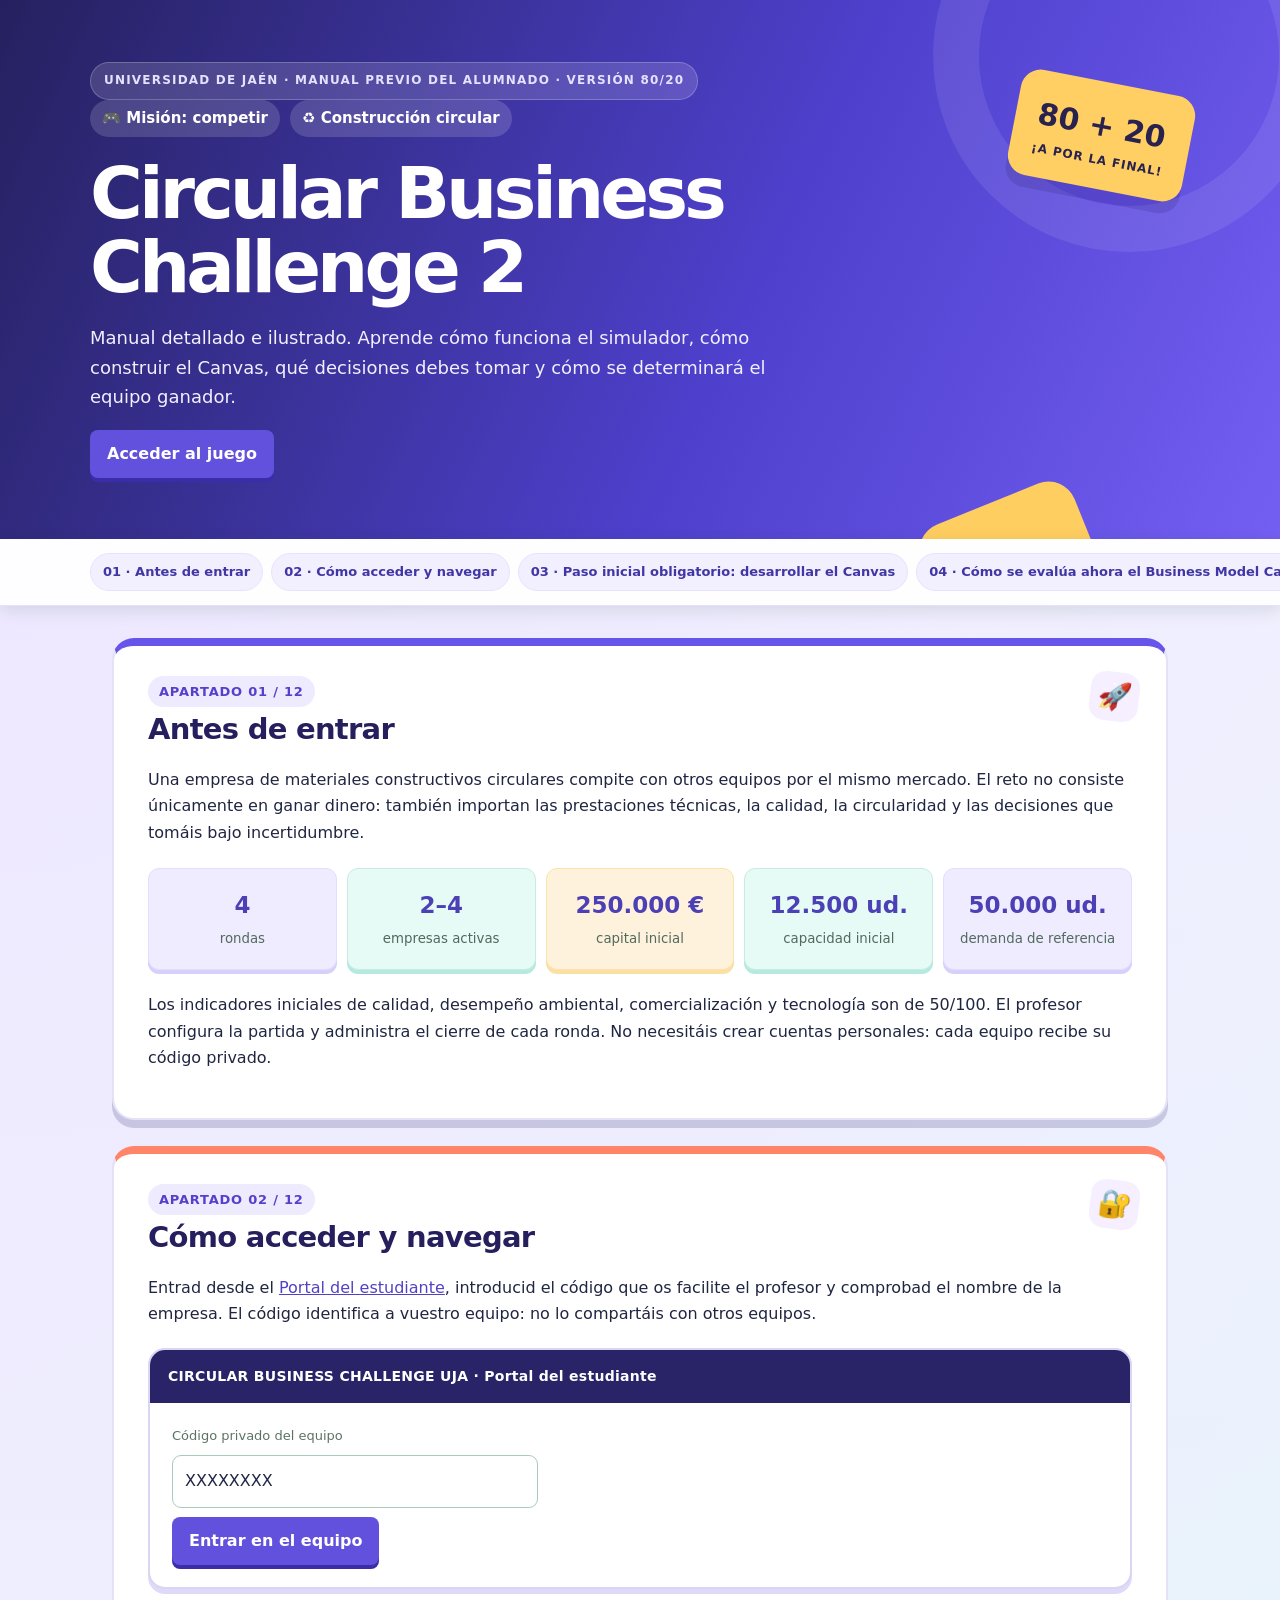
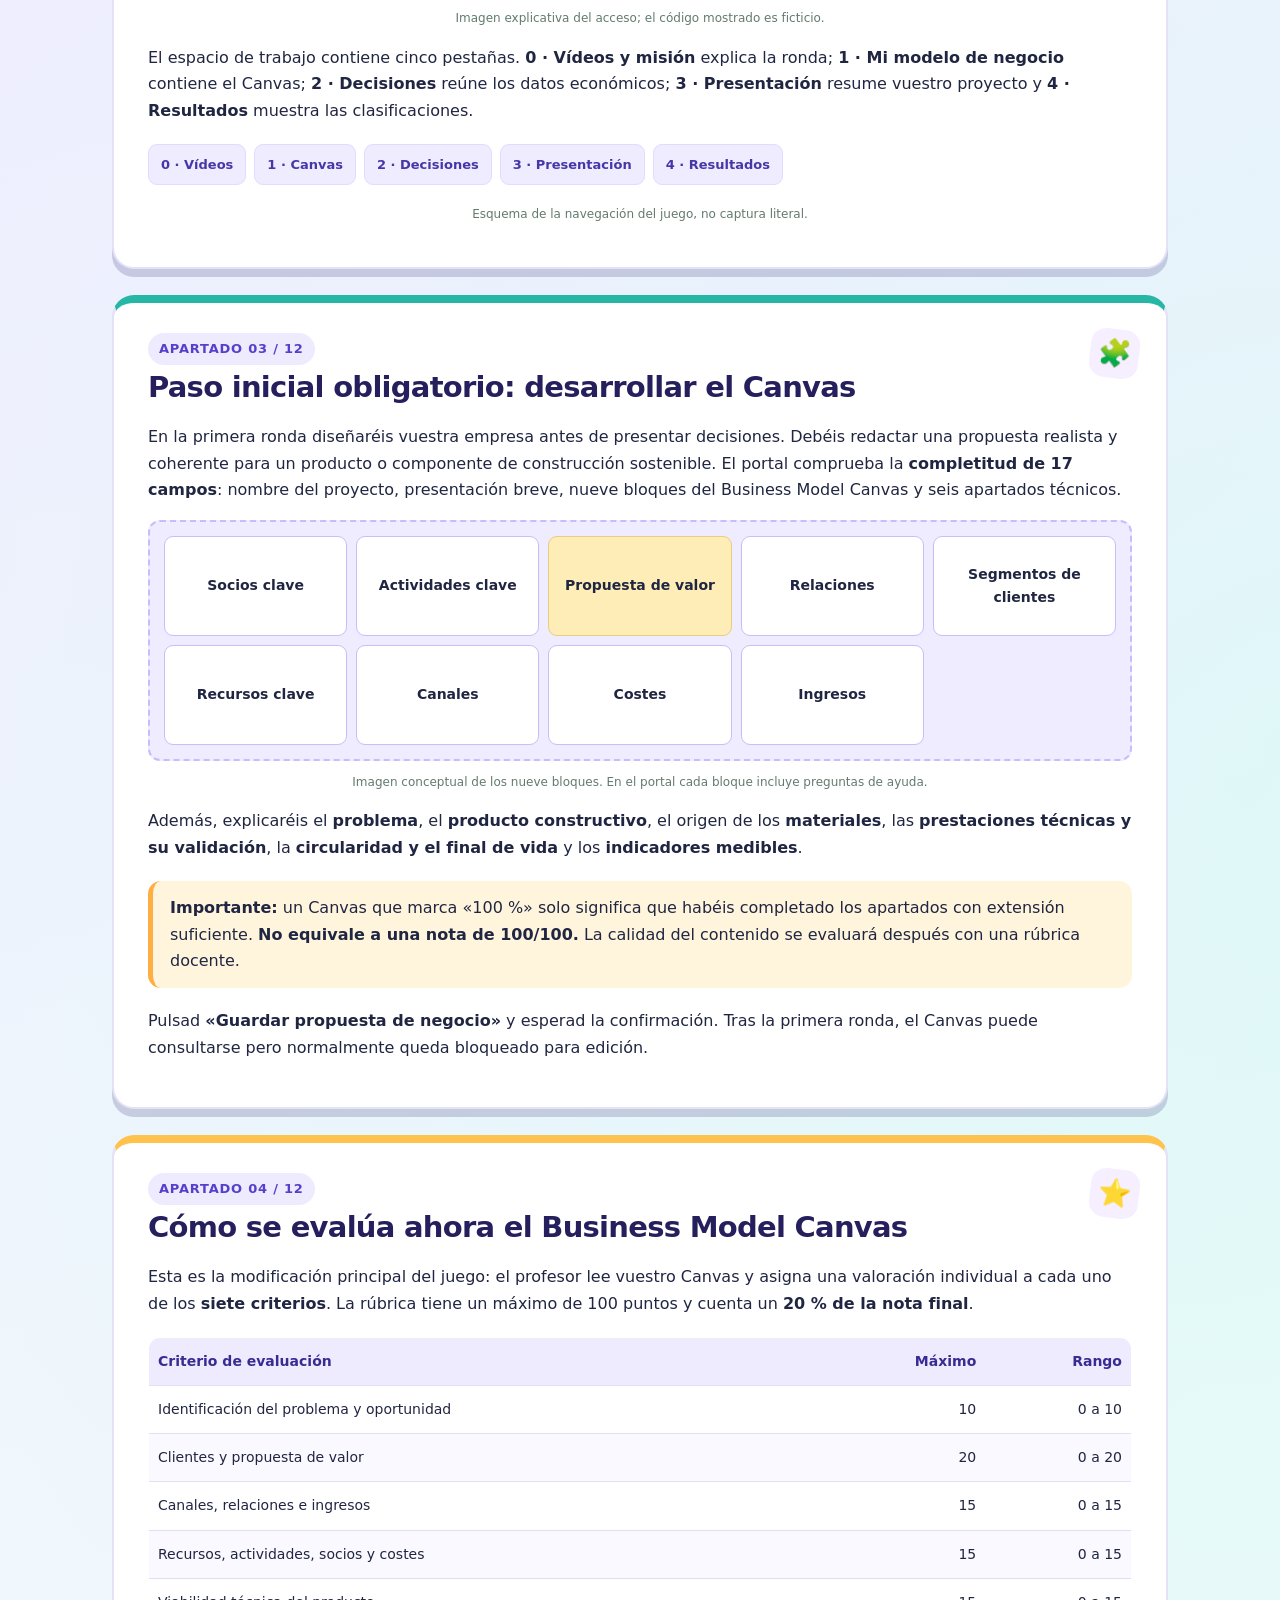
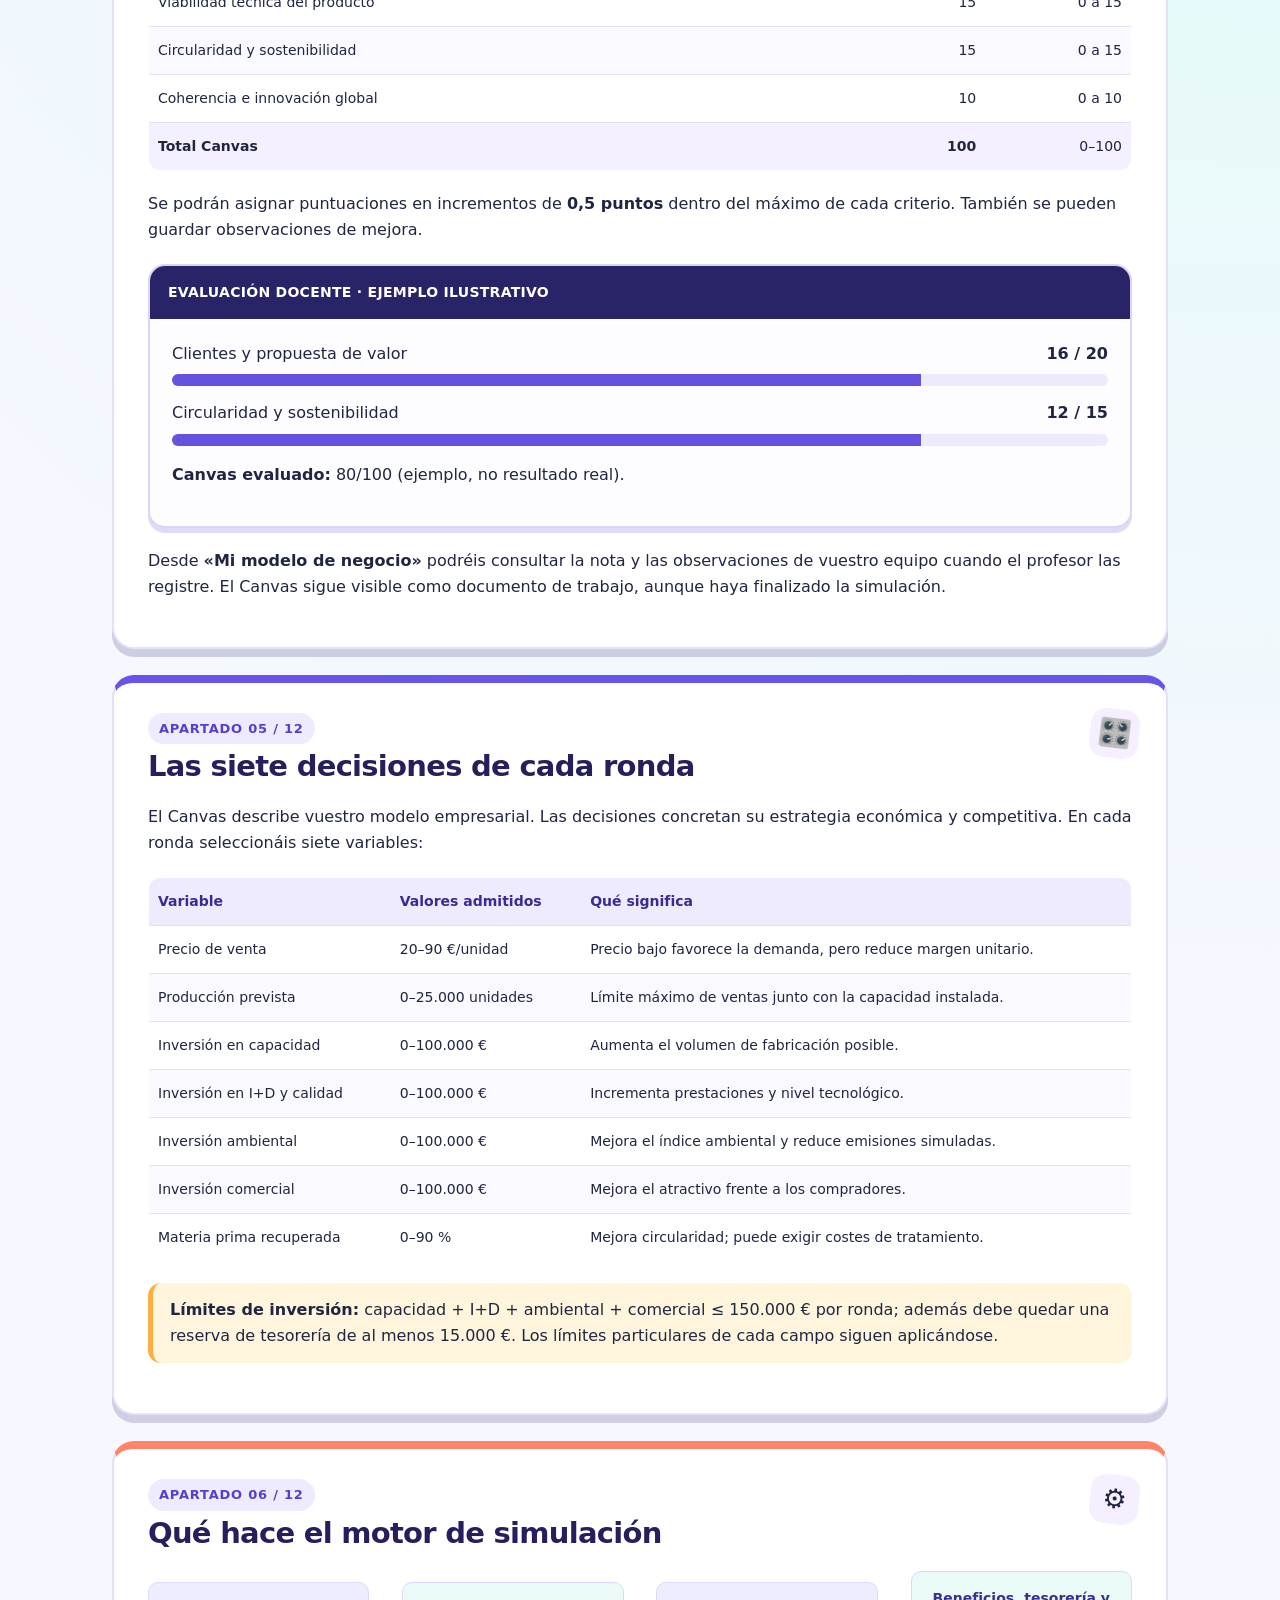
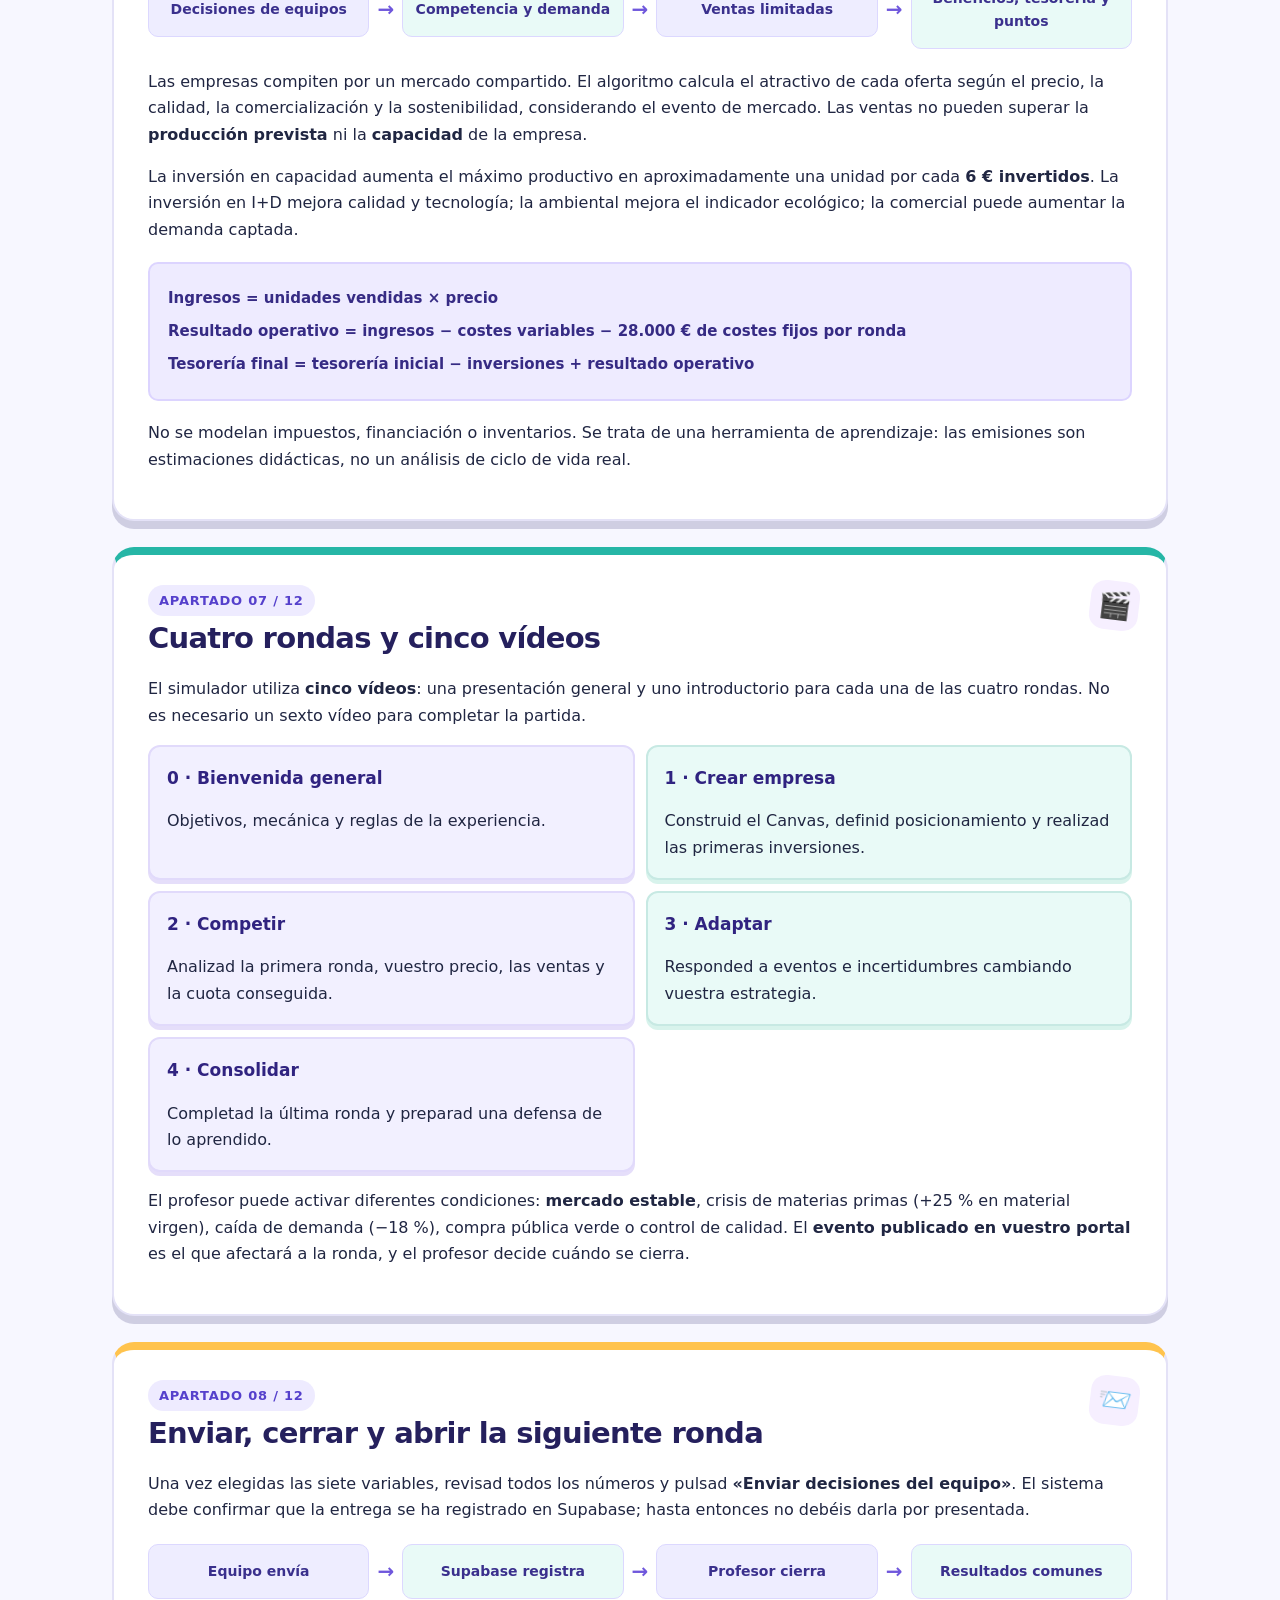
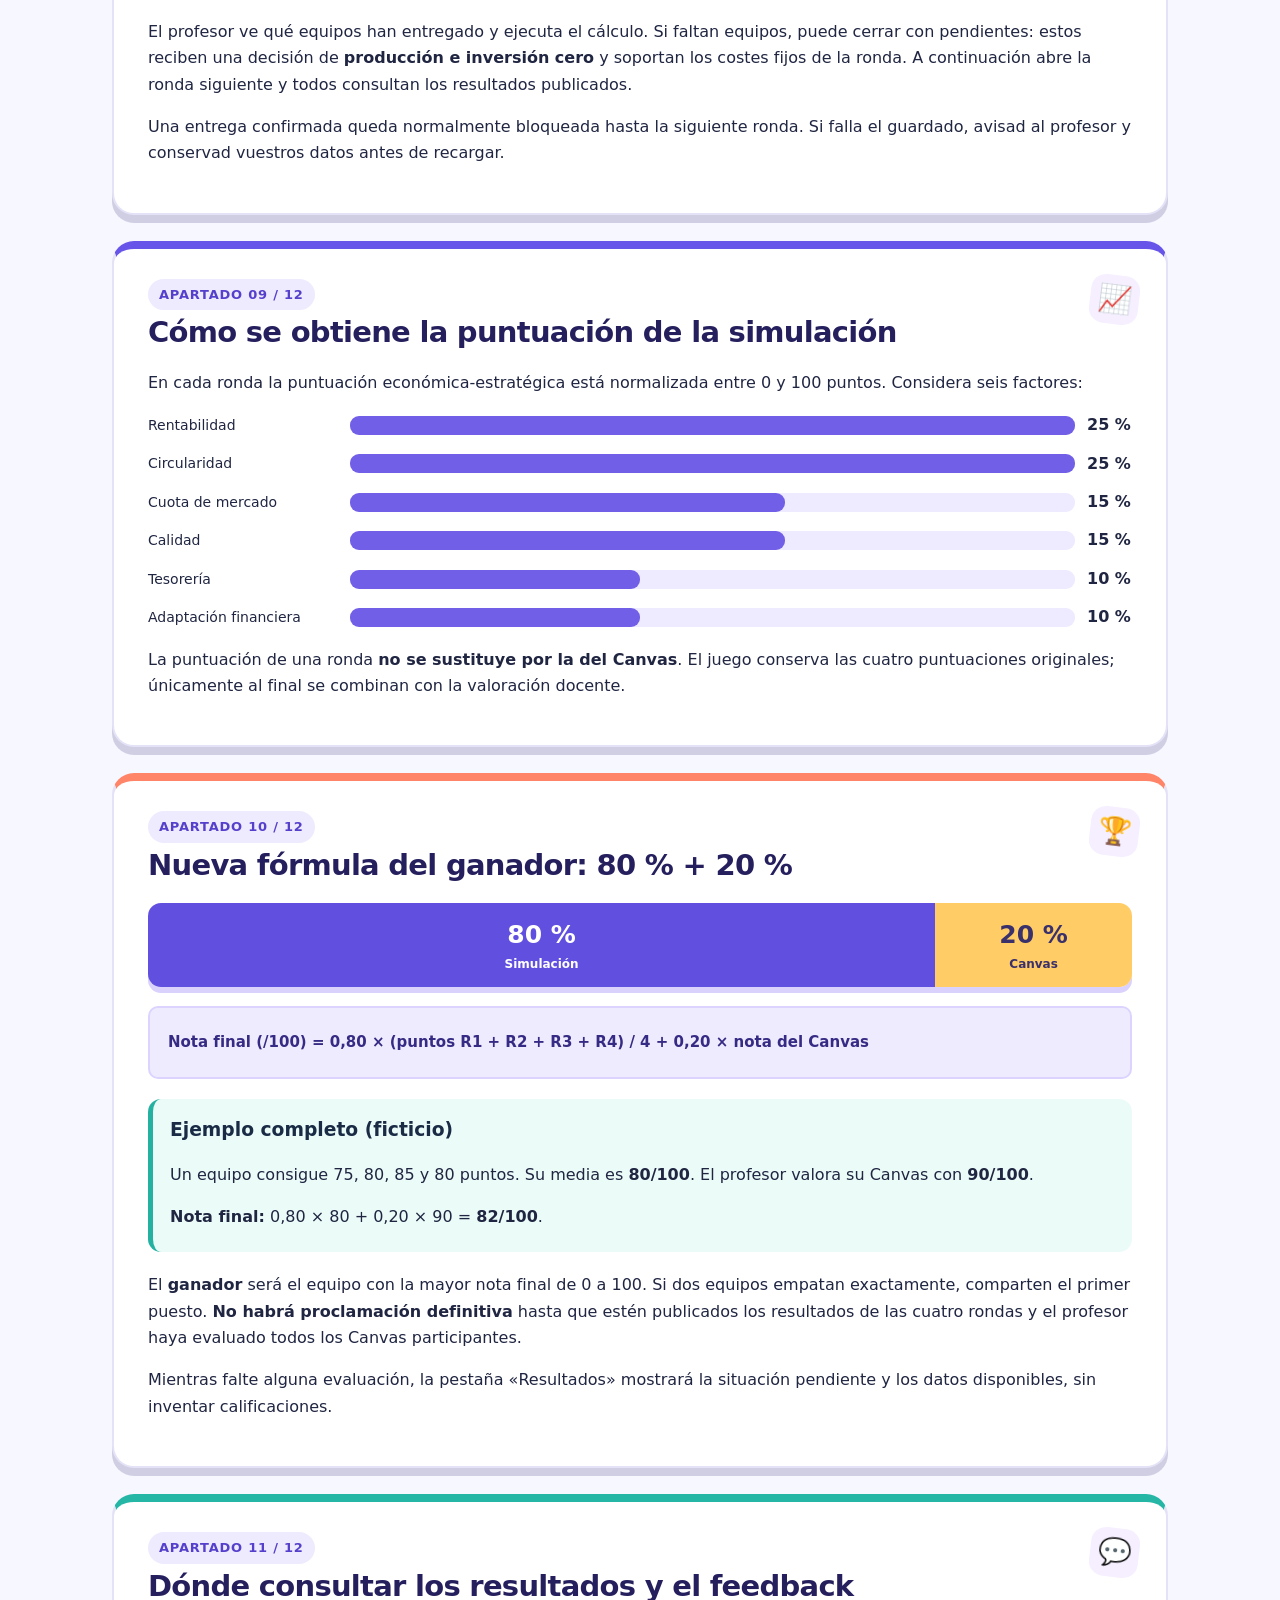
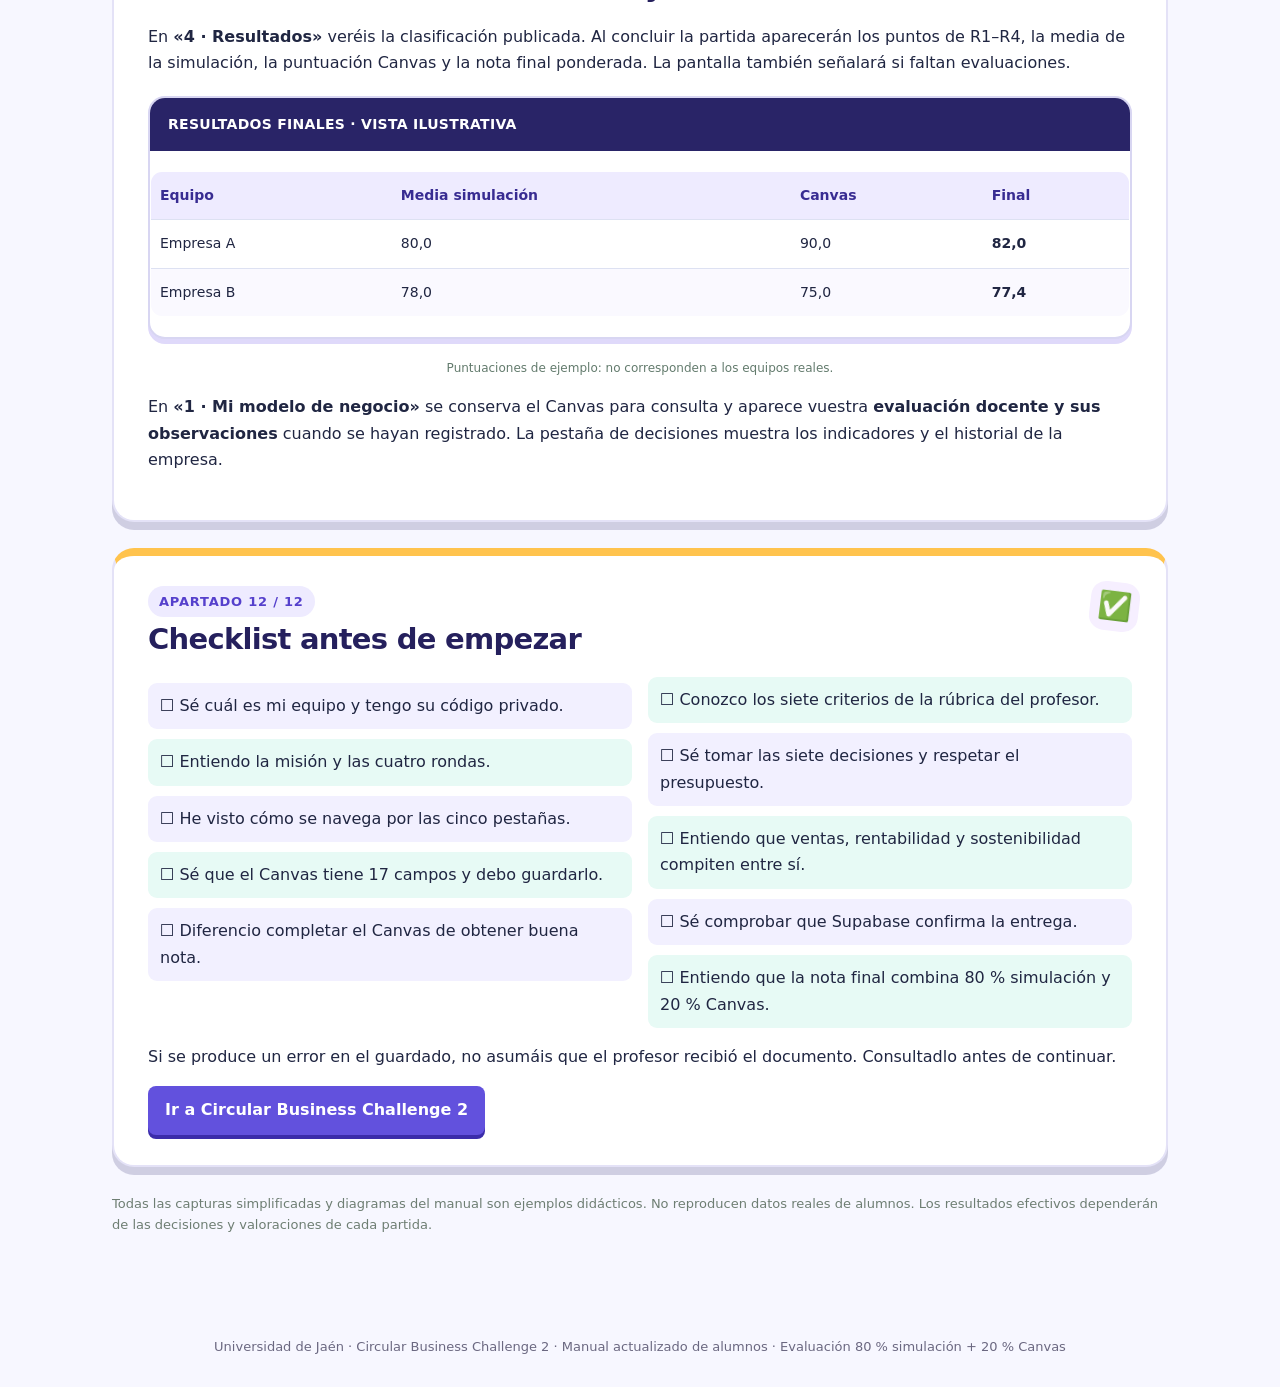
==== commit 6c06bd26: "Rediseñar manual con aspecto lúdico y visual sin alterar contenido" ====
--- a/guia-alumnado.html
+++ b/guia-alumnado.html
@@ -1 +1,64 @@
-<!doctype html><html lang="es"><head><meta charset="utf-8"><meta name="viewport" content="width=device-width, initial-scale=1"><title>Manual del alumnado · Circular Business Challenge 2 · Versión Canvas 80/20</title><meta name="description" content="Manual actualizado del juego: reglas, Canvas, rúbrica docente, cuatro rondas, resultados y nota final 80/20."><style>:root{--forest:#123f30;--green:#196346;--soft:#eef7f1;--ink:#1e382b;--line:#d2e5d8}*{box-sizing:border-box}html{scroll-behavior:smooth}body{margin:0;background:#f3f7f4;font:16px/1.65 system-ui,-apple-system,"Segoe UI",sans-serif;color:var(--ink)}a{color:#176046}header{background:linear-gradient(110deg,#123f30,#247654);color:#fff;padding:48px max(22px,calc((100% - 1100px)/2));}header h1{font-size:clamp(32px,4vw,49px);line-height:1.12;margin:7px 0 13px}header p{max-width:780px;color:#dcf0e3}header .eyebrow{font-size:12px;letter-spacing:.12em;font-weight:800;color:#bde7ca}nav{position:sticky;top:0;background:#fff;box-shadow:0 4px 16px #143a2520;display:flex;gap:15px;overflow-x:auto;padding:14px max(22px,calc((100% - 1100px)/2));z-index:10}nav a{white-space:nowrap;text-decoration:none;font-size:13px;font-weight:650;color:var(--forest)}main{max-width:1100px;margin:30px auto;padding:0 22px 55px}.block{background:white;border:1px solid var(--line);border-radius:16px;padding:30px;margin-bottom:22px;box-shadow:0 5px 24px #1b442517}.block h2{font-size:25px;line-height:1.2;color:var(--forest);margin:0 0 20px}.num{font-size:13px;color:#2c8b60;letter-spacing:.13em;font-weight:800;display:block;margin-bottom:5px}h3{color:var(--forest)}table{width:100%;border-collapse:collapse;font-size:14px;margin:20px 0}td,th{padding:12px 9px;border-bottom:1px solid var(--line);text-align:left;vertical-align:top}th{background:var(--soft);color:var(--forest)}.right{text-align:right}.total{background:#f4faf6}.metrics{display:grid;grid-template-columns:repeat(5,1fr);gap:10px;margin:22px 0}.metrics>div{background:var(--soft);padding:16px;border-radius:11px;text-align:center}.metrics strong{font-size:23px;color:var(--forest);display:block}.metrics small{color:#526a5e}.screen{border:1px solid #c5ddcb;border-radius:12px;overflow:hidden;margin:20px 0;background:#fff}.screen-top{background:var(--forest);color:white;padding:15px 18px;font-weight:800;letter-spacing:.02em}.mock-form{max-width:410px;display:grid;gap:9px;padding:22px}.mock-form span{font-size:13px;color:#5c7364}.mock-input{border:1px solid #a9ccb9;border-radius:9px;padding:12px}.mock-button{background:var(--green);color:#fff;padding:11px 17px;border-radius:8px;width:max-content;font-weight:700}.caption{font-size:12px;color:#637b6d;text-align:center}.tabs-illustration{display:flex;gap:8px;flex-wrap:wrap;margin:20px 0}.tabs-illustration span{background:#dfeee4;color:#194d35;padding:9px 12px;border-radius:9px;font-size:13px;font-weight:700}.canvas-grid{display:grid;grid-template-columns:repeat(5,1fr);gap:9px;background:var(--soft);padding:14px;border-radius:12px}.canvas-grid div{min-height:100px;display:grid;place-items:center;border:1px solid #b7d8c5;border-radius:9px;background:white;text-align:center;padding:10px;font-weight:700;font-size:14px}.canvas-grid .strong{background:#d4eedd}.notice,.example{border-left:4px solid #339665;background:var(--soft);padding:14px 17px;border-radius:7px;margin:20px 0}.example{background:#f5f9f6}.example p{margin-bottom:8px}.example h3{margin:2px 0}.rubric-vis{padding:22px}.rubric-vis>div:not(.progress){display:flex;justify-content:space-between}.progress{height:12px;background:#e2eee7;border-radius:8px;overflow:hidden;margin:7px 0 14px}.progress i{height:100%;background:#2a8d5b;display:block}.process{display:flex;align-items:center;gap:8px;flex-wrap:wrap;margin:20px 0}.process span{background:var(--soft);flex:1;min-width:140px;text-align:center;padding:15px 10px;border-radius:10px;font-weight:700;font-size:14px}.process b{color:#2a8054}.formula{font:15px/2.2 system-ui;background:#f0f8f2;padding:18px;border-radius:10px;margin:19px 0;border:1px solid var(--line)}.round-grid{display:grid;grid-template-columns:repeat(2,1fr);gap:11px}.round-grid article{padding:17px;border-radius:12px;border:1px solid var(--line);background:#f7fbf8}.round-grid p{margin-bottom:0}.weight-bars>div{display:flex;align-items:center;gap:12px;margin:12px 0}.weight-bars label{width:190px;font-size:14px}.weight-bars strong{width:45px}.bar{height:19px;background:#e4efe7;border-radius:9px;flex:1}.bar i{height:100%;display:block;background:#2c9060;border-radius:9px}.big-weight{display:flex;height:75px;border-radius:13px;overflow:hidden;margin:15px 0}.big-weight div{background:#1b6948;width:80%;text-align:center;display:grid;place-items:center;align-content:center;font-weight:800;font-size:25px;color:white}.big-weight div+div{background:#aad3b7;width:20%;color:#174530}.big-weight small{display:block;font-size:12px;font-weight:600}.checklist{columns:2}.checklist p{break-inside:avoid;padding:4px 0}.action{display:inline-block;background:#176443;color:white;padding:11px 17px;border-radius:8px;font-weight:800;text-decoration:none}.note{font-size:13px;color:#6e7e73}footer{font-size:13px;text-align:center;color:#5c7366;padding:0 20px 30px}@media(max-width:800px){.metrics{grid-template-columns:repeat(2,1fr)}.canvas-grid{grid-template-columns:repeat(3,1fr)}.round-grid{grid-template-columns:1fr}.checklist{columns:1}.block{padding:23px 16px}.process b{display:none}.big-weight div{font-size:20px}}@media print{nav{display:none}.block{break-inside:avoid;box-shadow:none}header{print-color-adjust:exact}.screen-top{print-color-adjust:exact}.big-weight{print-color-adjust:exact}}</style></head><body><header><div class="eyebrow">UNIVERSIDAD DE JAÉN · MANUAL PREVIO DEL ALUMNADO · VERSIÓN 80/20</div><h1>Circular Business<br>Challenge 2</h1><p>Manual detallado e ilustrado. Aprende cómo funciona el simulador, cómo construir el Canvas, qué decisiones debes tomar y cómo se determinará el equipo ganador.</p><a class="action" href="./">Acceder al juego</a></header><nav><a href="#apartado-01">01 · Antes de entrar</a><a href="#apartado-02">02 · Cómo acceder y navegar</a><a href="#apartado-03">03 · Paso inicial obligatorio: desarrollar el Canvas</a><a href="#apartado-04">04 · Cómo se evalúa ahora el Business Model Canvas</a><a href="#apartado-05">05 · Las siete decisiones de cada ronda</a><a href="#apartado-06">06 · Qué hace el motor de simulación</a><a href="#apartado-07">07 · Cuatro rondas y cinco vídeos</a><a href="#apartado-08">08 · Enviar, cerrar y abrir la siguiente ronda</a><a href="#apartado-09">09 · Cómo se obtiene la puntuación de la simulación</a><a href="#apartado-10">10 · Nueva fórmula del ganador: 80 % + 20 %</a><a href="#apartado-11">11 · Dónde consultar los resultados y el feedback</a><a href="#apartado-12">12 · Checklist antes de empezar</a></nav><main><section class="block" id="apartado-01"><span class="num">APARTADO 01 / 12</span><h2>Antes de entrar</h2><p>Una empresa de materiales constructivos circulares compite con otros equipos por el mismo mercado. El reto no consiste únicamente en ganar dinero: también importan las prestaciones técnicas, la calidad, la circularidad y las decisiones que tomáis bajo incertidumbre.</p><div class="metrics"><div><strong>4</strong><small>rondas</small></div><div><strong>2–4</strong><small>empresas activas</small></div><div><strong>250.000 €</strong><small>capital inicial</small></div><div><strong>12.500 ud.</strong><small>capacidad inicial</small></div><div><strong>50.000 ud.</strong><small>demanda de referencia</small></div></div><p>Los indicadores iniciales de calidad, desempeño ambiental, comercialización y tecnología son de 50/100. El profesor configura la partida y administra el cierre de cada ronda. No necesitáis crear cuentas personales: cada equipo recibe su código privado.</p></section><section class="block" id="apartado-02"><span class="num">APARTADO 02 / 12</span><h2>Cómo acceder y navegar</h2><p>Entrad desde el <a href="./">Portal del estudiante</a>, introducid el código que os facilite el profesor y comprobad el nombre de la empresa. El código identifica a vuestro equipo: no lo compartáis con otros equipos.</p><div class="screen"><div class="screen-top">CIRCULAR BUSINESS CHALLENGE UJA · Portal del estudiante</div><div class="mock-form"><span>Código privado del equipo</span><div class="mock-input">XXXXXXXX</div><div class="mock-button">Entrar en el equipo</div></div></div><p class="caption">Imagen explicativa del acceso; el código mostrado es ficticio.</p><p>El espacio de trabajo contiene cinco pestañas. <strong>0 · Vídeos y misión</strong> explica la ronda; <strong>1 · Mi modelo de negocio</strong> contiene el Canvas; <strong>2 · Decisiones</strong> reúne los datos económicos; <strong>3 · Presentación</strong> resume vuestro proyecto y <strong>4 · Resultados</strong> muestra las clasificaciones.</p><div class="tabs-illustration"><span>0 · Vídeos</span><span>1 · Canvas</span><span>2 · Decisiones</span><span>3 · Presentación</span><span>4 · Resultados</span></div><p class="caption">Esquema de la navegación del juego, no captura literal.</p></section><section class="block" id="apartado-03"><span class="num">APARTADO 03 / 12</span><h2>Paso inicial obligatorio: desarrollar el Canvas</h2><p>En la primera ronda diseñaréis vuestra empresa antes de presentar decisiones. Debéis redactar una propuesta realista y coherente para un producto o componente de construcción sostenible. El portal comprueba la <strong>completitud de 17 campos</strong>: nombre del proyecto, presentación breve, nueve bloques del Business Model Canvas y seis apartados técnicos.</p><div class="canvas-grid"><div>Socios clave</div><div>Actividades clave</div><div class="strong">Propuesta de valor</div><div>Relaciones</div><div>Segmentos de clientes</div><div>Recursos clave</div><div>Canales</div><div>Costes</div><div>Ingresos</div></div><p class="caption">Imagen conceptual de los nueve bloques. En el portal cada bloque incluye preguntas de ayuda.</p><p>Además, explicaréis el <strong>problema</strong>, el <strong>producto constructivo</strong>, el origen de los <strong>materiales</strong>, las <strong>prestaciones técnicas y su validación</strong>, la <strong>circularidad y el final de vida</strong> y los <strong>indicadores medibles</strong>.</p><div class="notice"><strong>Importante:</strong> un Canvas que marca «100 %» solo significa que habéis completado los apartados con extensión suficiente. <strong>No equivale a una nota de 100/100.</strong> La calidad del contenido se evaluará después con una rúbrica docente.</div><p>Pulsad <strong>«Guardar propuesta de negocio»</strong> y esperad la confirmación. Tras la primera ronda, el Canvas puede consultarse pero normalmente queda bloqueado para edición.</p></section><section class="block" id="apartado-04"><span class="num">APARTADO 04 / 12</span><h2>Cómo se evalúa ahora el Business Model Canvas</h2><p>Esta es la modificación principal del juego: el profesor lee vuestro Canvas y asigna una valoración individual a cada uno de los <strong>siete criterios</strong>. La rúbrica tiene un máximo de 100 puntos y cuenta un <strong>20 % de la nota final</strong>.</p><table><thead><tr><th>Criterio de evaluación</th><th class="right">Máximo</th><th class="right">Rango</th></tr></thead><tbody><tr><td>Identificación del problema y oportunidad</td><td class="right">10</td><td class="right">0 a 10</td></tr><tr><td>Clientes y propuesta de valor</td><td class="right">20</td><td class="right">0 a 20</td></tr><tr><td>Canales, relaciones e ingresos</td><td class="right">15</td><td class="right">0 a 15</td></tr><tr><td>Recursos, actividades, socios y costes</td><td class="right">15</td><td class="right">0 a 15</td></tr><tr><td>Viabilidad técnica del producto</td><td class="right">15</td><td class="right">0 a 15</td></tr><tr><td>Circularidad y sostenibilidad</td><td class="right">15</td><td class="right">0 a 15</td></tr><tr><td>Coherencia e innovación global</td><td class="right">10</td><td class="right">0 a 10</td></tr><tr class="total"><td><strong>Total Canvas</strong></td><td class="right"><strong>100</strong></td><td class="right">0–100</td></tr></tbody></table><p>Se podrán asignar puntuaciones en incrementos de <strong>0,5 puntos</strong> dentro del máximo de cada criterio. También se pueden guardar observaciones de mejora.</p><div class="screen"><div class="screen-top">EVALUACIÓN DOCENTE · EJEMPLO ILUSTRATIVO</div><div class="rubric-vis"><div><span>Clientes y propuesta de valor</span><b>16 / 20</b></div><div class="progress"><i style="width:80%"></i></div><div><span>Circularidad y sostenibilidad</span><b>12 / 15</b></div><div class="progress"><i style="width:80%"></i></div><p><strong>Canvas evaluado:</strong> 80/100 (ejemplo, no resultado real).</p></div></div><p>Desde <strong>«Mi modelo de negocio»</strong> podréis consultar la nota y las observaciones de vuestro equipo cuando el profesor las registre. El Canvas sigue visible como documento de trabajo, aunque haya finalizado la simulación.</p></section><section class="block" id="apartado-05"><span class="num">APARTADO 05 / 12</span><h2>Las siete decisiones de cada ronda</h2><p>El Canvas describe vuestro modelo empresarial. Las decisiones concretan su estrategia económica y competitiva. En cada ronda seleccionáis siete variables:</p><table><thead><tr><th>Variable</th><th>Valores admitidos</th><th>Qué significa</th></tr></thead><tbody><tr><td>Precio de venta</td><td>20–90 €/unidad</td><td>Precio bajo favorece la demanda, pero reduce margen unitario.</td></tr><tr><td>Producción prevista</td><td>0–25.000 unidades</td><td>Límite máximo de ventas junto con la capacidad instalada.</td></tr><tr><td>Inversión en capacidad</td><td>0–100.000 €</td><td>Aumenta el volumen de fabricación posible.</td></tr><tr><td>Inversión en I+D y calidad</td><td>0–100.000 €</td><td>Incrementa prestaciones y nivel tecnológico.</td></tr><tr><td>Inversión ambiental</td><td>0–100.000 €</td><td>Mejora el índice ambiental y reduce emisiones simuladas.</td></tr><tr><td>Inversión comercial</td><td>0–100.000 €</td><td>Mejora el atractivo frente a los compradores.</td></tr><tr><td>Materia prima recuperada</td><td>0–90 %</td><td>Mejora circularidad; puede exigir costes de tratamiento.</td></tr></tbody></table><div class="notice"><strong>Límites de inversión:</strong> capacidad + I+D + ambiental + comercial ≤ 150.000 € por ronda; además debe quedar una reserva de tesorería de al menos 15.000 €. Los límites particulares de cada campo siguen aplicándose.</div></section><section class="block" id="apartado-06"><span class="num">APARTADO 06 / 12</span><h2>Qué hace el motor de simulación</h2><div class="process"><span>Decisiones de equipos</span><b>→</b><span>Competencia y demanda</span><b>→</b><span>Ventas limitadas</span><b>→</b><span>Beneficios, tesorería y puntos</span></div><p>Las empresas compiten por un mercado compartido. El algoritmo calcula el atractivo de cada oferta según el precio, la calidad, la comercialización y la sostenibilidad, considerando el evento de mercado. Las ventas no pueden superar la <strong>producción prevista</strong> ni la <strong>capacidad</strong> de la empresa.</p><p>La inversión en capacidad aumenta el máximo productivo en aproximadamente una unidad por cada <strong>6 € invertidos</strong>. La inversión en I+D mejora calidad y tecnología; la ambiental mejora el indicador ecológico; la comercial puede aumentar la demanda captada.</p><div class="formula"><strong>Ingresos</strong> = unidades vendidas × precio<br><strong>Resultado operativo</strong> = ingresos − costes variables − 28.000 € de costes fijos por ronda<br><strong>Tesorería final</strong> = tesorería inicial − inversiones + resultado operativo</div><p>No se modelan impuestos, financiación o inventarios. Se trata de una herramienta de aprendizaje: las emisiones son estimaciones didácticas, no un análisis de ciclo de vida real.</p></section><section class="block" id="apartado-07"><span class="num">APARTADO 07 / 12</span><h2>Cuatro rondas y cinco vídeos</h2><p>El simulador utiliza <strong>cinco vídeos</strong>: una presentación general y uno introductorio para cada una de las cuatro rondas. No es necesario un sexto vídeo para completar la partida.</p><div class="round-grid"><article><strong>0 · Bienvenida general</strong><p>Objetivos, mecánica y reglas de la experiencia.</p></article><article><strong>1 · Crear empresa</strong><p>Construid el Canvas, definid posicionamiento y realizad las primeras inversiones.</p></article><article><strong>2 · Competir</strong><p>Analizad la primera ronda, vuestro precio, las ventas y la cuota conseguida.</p></article><article><strong>3 · Adaptar</strong><p>Responded a eventos e incertidumbres cambiando vuestra estrategia.</p></article><article><strong>4 · Consolidar</strong><p>Completad la última ronda y preparad una defensa de lo aprendido.</p></article></div><p>El profesor puede activar diferentes condiciones: <strong>mercado estable</strong>, crisis de materias primas (+25 % en material virgen), caída de demanda (−18 %), compra pública verde o control de calidad. El <strong>evento publicado en vuestro portal</strong> es el que afectará a la ronda, y el profesor decide cuándo se cierra.</p></section><section class="block" id="apartado-08"><span class="num">APARTADO 08 / 12</span><h2>Enviar, cerrar y abrir la siguiente ronda</h2><p>Una vez elegidas las siete variables, revisad todos los números y pulsad <strong>«Enviar decisiones del equipo»</strong>. El sistema debe confirmar que la entrega se ha registrado en Supabase; hasta entonces no debéis darla por presentada.</p><div class="process"><span>Equipo envía</span><b>→</b><span>Supabase registra</span><b>→</b><span>Profesor cierra</span><b>→</b><span>Resultados comunes</span></div><p>El profesor ve qué equipos han entregado y ejecuta el cálculo. Si faltan equipos, puede cerrar con pendientes: estos reciben una decisión de <strong>producción e inversión cero</strong> y soportan los costes fijos de la ronda. A continuación abre la ronda siguiente y todos consultan los resultados publicados.</p><p>Una entrega confirmada queda normalmente bloqueada hasta la siguiente ronda. Si falla el guardado, avisad al profesor y conservad vuestros datos antes de recargar.</p></section><section class="block" id="apartado-09"><span class="num">APARTADO 09 / 12</span><h2>Cómo se obtiene la puntuación de la simulación</h2><p>En cada ronda la puntuación económica-estratégica está normalizada entre 0 y 100 puntos. Considera seis factores:</p><div class="weight-bars"><div><label>Rentabilidad</label><div class="bar"><i style="width:100%"></i></div><strong>25 %</strong></div><div><label>Circularidad</label><div class="bar"><i style="width:100%"></i></div><strong>25 %</strong></div><div><label>Cuota de mercado</label><div class="bar"><i style="width:60%"></i></div><strong>15 %</strong></div><div><label>Calidad</label><div class="bar"><i style="width:60%"></i></div><strong>15 %</strong></div><div><label>Tesorería</label><div class="bar"><i style="width:40%"></i></div><strong>10 %</strong></div><div><label>Adaptación financiera</label><div class="bar"><i style="width:40%"></i></div><strong>10 %</strong></div></div><p>La puntuación de una ronda <strong>no se sustituye por la del Canvas</strong>. El juego conserva las cuatro puntuaciones originales; únicamente al final se combinan con la valoración docente.</p></section><section class="block" id="apartado-10"><span class="num">APARTADO 10 / 12</span><h2>Nueva fórmula del ganador: 80 % + 20 %</h2><div class="big-weight"><div>80 %<small>Simulación</small></div><div>20 %<small>Canvas</small></div></div><div class="formula"><strong>Nota final (/100)</strong> = 0,80 × (puntos R1 + R2 + R3 + R4) / 4 + 0,20 × nota del Canvas</div><div class="example"><h3>Ejemplo completo (ficticio)</h3><p>Un equipo consigue 75, 80, 85 y 80 puntos. Su media es <strong>80/100</strong>. El profesor valora su Canvas con <strong>90/100</strong>.</p><p><strong>Nota final:</strong> 0,80 × 80 + 0,20 × 90 = <strong>82/100</strong>.</p></div><p>El <strong>ganador</strong> será el equipo con la mayor nota final de 0 a 100. Si dos equipos empatan exactamente, comparten el primer puesto. <strong>No habrá proclamación definitiva</strong> hasta que estén publicados los resultados de las cuatro rondas y el profesor haya evaluado todos los Canvas participantes.</p><p>Mientras falte alguna evaluación, la pestaña «Resultados» mostrará la situación pendiente y los datos disponibles, sin inventar calificaciones.</p></section><section class="block" id="apartado-11"><span class="num">APARTADO 11 / 12</span><h2>Dónde consultar los resultados y el feedback</h2><p>En <strong>«4 · Resultados»</strong> veréis la clasificación publicada. Al concluir la partida aparecerán los puntos de R1–R4, la media de la simulación, la puntuación Canvas y la nota final ponderada. La pantalla también señalará si faltan evaluaciones.</p><div class="screen"><div class="screen-top">RESULTADOS FINALES · VISTA ILUSTRATIVA</div><table><thead><tr><th>Equipo</th><th>Media simulación</th><th>Canvas</th><th>Final</th></tr></thead><tbody><tr><td>Empresa A</td><td>80,0</td><td>90,0</td><td><strong>82,0</strong></td></tr><tr><td>Empresa B</td><td>78,0</td><td>75,0</td><td><strong>77,4</strong></td></tr></tbody></table></div><p class="caption">Puntuaciones de ejemplo: no corresponden a los equipos reales.</p><p>En <strong>«1 · Mi modelo de negocio»</strong> se conserva el Canvas para consulta y aparece vuestra <strong>evaluación docente y sus observaciones</strong> cuando se hayan registrado. La pestaña de decisiones muestra los indicadores y el historial de la empresa.</p></section><section class="block" id="apartado-12"><span class="num">APARTADO 12 / 12</span><h2>Checklist antes de empezar</h2><div class="checklist"><p>☐ Sé cuál es mi equipo y tengo su código privado.</p><p>☐ Entiendo la misión y las cuatro rondas.</p><p>☐ He visto cómo se navega por las cinco pestañas.</p><p>☐ Sé que el Canvas tiene 17 campos y debo guardarlo.</p><p>☐ Diferencio completar el Canvas de obtener buena nota.</p><p>☐ Conozco los siete criterios de la rúbrica del profesor.</p><p>☐ Sé tomar las siete decisiones y respetar el presupuesto.</p><p>☐ Entiendo que ventas, rentabilidad y sostenibilidad compiten entre sí.</p><p>☐ Sé comprobar que Supabase confirma la entrega.</p><p>☐ Entiendo que la nota final combina 80 % simulación y 20 % Canvas.</p></div><p>Si se produce un error en el guardado, no asumáis que el profesor recibió el documento. Consultadlo antes de continuar.</p><a class="action" href="./">Ir a Circular Business Challenge 2</a></section><p class="note">Todas las capturas simplificadas y diagramas del manual son ejemplos didácticos. No reproducen datos reales de alumnos. Los resultados efectivos dependerán de las decisiones y valoraciones de cada partida.</p></main><footer>Universidad de Jaén · Circular Business Challenge 2 · Manual actualizado de alumnos · Evaluación 80 % simulación + 20 % Canvas</footer></body></html>+<!doctype html><html lang="es"><head><meta charset="utf-8"><meta name="viewport" content="width=device-width, initial-scale=1"><title>Manual del alumnado · Circular Business Challenge 2 · Versión Canvas 80/20</title><meta name="description" content="Manual actualizado del juego: reglas, Canvas, rúbrica docente, cuatro rondas, resultados y nota final 80/20."><style>:root{--forest:#123f30;--green:#196346;--soft:#eef7f1;--ink:#1e382b;--line:#d2e5d8}*{box-sizing:border-box}html{scroll-behavior:smooth}body{margin:0;background:#f3f7f4;font:16px/1.65 system-ui,-apple-system,"Segoe UI",sans-serif;color:var(--ink)}a{color:#176046}header{background:linear-gradient(110deg,#123f30,#247654);color:#fff;padding:48px max(22px,calc((100% - 1100px)/2));}header h1{font-size:clamp(32px,4vw,49px);line-height:1.12;margin:7px 0 13px}header p{max-width:780px;color:#dcf0e3}header .eyebrow{font-size:12px;letter-spacing:.12em;font-weight:800;color:#bde7ca}nav{position:sticky;top:0;background:#fff;box-shadow:0 4px 16px #143a2520;display:flex;gap:15px;overflow-x:auto;padding:14px max(22px,calc((100% - 1100px)/2));z-index:10}nav a{white-space:nowrap;text-decoration:none;font-size:13px;font-weight:650;color:var(--forest)}main{max-width:1100px;margin:30px auto;padding:0 22px 55px}.block{background:white;border:1px solid var(--line);border-radius:16px;padding:30px;margin-bottom:22px;box-shadow:0 5px 24px #1b442517}.block h2{font-size:25px;line-height:1.2;color:var(--forest);margin:0 0 20px}.num{font-size:13px;color:#2c8b60;letter-spacing:.13em;font-weight:800;display:block;margin-bottom:5px}h3{color:var(--forest)}table{width:100%;border-collapse:collapse;font-size:14px;margin:20px 0}td,th{padding:12px 9px;border-bottom:1px solid var(--line);text-align:left;vertical-align:top}th{background:var(--soft);color:var(--forest)}.right{text-align:right}.total{background:#f4faf6}.metrics{display:grid;grid-template-columns:repeat(5,1fr);gap:10px;margin:22px 0}.metrics>div{background:var(--soft);padding:16px;border-radius:11px;text-align:center}.metrics strong{font-size:23px;color:var(--forest);display:block}.metrics small{color:#526a5e}.screen{border:1px solid #c5ddcb;border-radius:12px;overflow:hidden;margin:20px 0;background:#fff}.screen-top{background:var(--forest);color:white;padding:15px 18px;font-weight:800;letter-spacing:.02em}.mock-form{max-width:410px;display:grid;gap:9px;padding:22px}.mock-form span{font-size:13px;color:#5c7364}.mock-input{border:1px solid #a9ccb9;border-radius:9px;padding:12px}.mock-button{background:var(--green);color:#fff;padding:11px 17px;border-radius:8px;width:max-content;font-weight:700}.caption{font-size:12px;color:#637b6d;text-align:center}.tabs-illustration{display:flex;gap:8px;flex-wrap:wrap;margin:20px 0}.tabs-illustration span{background:#dfeee4;color:#194d35;padding:9px 12px;border-radius:9px;font-size:13px;font-weight:700}.canvas-grid{display:grid;grid-template-columns:repeat(5,1fr);gap:9px;background:var(--soft);padding:14px;border-radius:12px}.canvas-grid div{min-height:100px;display:grid;place-items:center;border:1px solid #b7d8c5;border-radius:9px;background:white;text-align:center;padding:10px;font-weight:700;font-size:14px}.canvas-grid .strong{background:#d4eedd}.notice,.example{border-left:4px solid #339665;background:var(--soft);padding:14px 17px;border-radius:7px;margin:20px 0}.example{background:#f5f9f6}.example p{margin-bottom:8px}.example h3{margin:2px 0}.rubric-vis{padding:22px}.rubric-vis>div:not(.progress){display:flex;justify-content:space-between}.progress{height:12px;background:#e2eee7;border-radius:8px;overflow:hidden;margin:7px 0 14px}.progress i{height:100%;background:#2a8d5b;display:block}.process{display:flex;align-items:center;gap:8px;flex-wrap:wrap;margin:20px 0}.process span{background:var(--soft);flex:1;min-width:140px;text-align:center;padding:15px 10px;border-radius:10px;font-weight:700;font-size:14px}.process b{color:#2a8054}.formula{font:15px/2.2 system-ui;background:#f0f8f2;padding:18px;border-radius:10px;margin:19px 0;border:1px solid var(--line)}.round-grid{display:grid;grid-template-columns:repeat(2,1fr);gap:11px}.round-grid article{padding:17px;border-radius:12px;border:1px solid var(--line);background:#f7fbf8}.round-grid p{margin-bottom:0}.weight-bars>div{display:flex;align-items:center;gap:12px;margin:12px 0}.weight-bars label{width:190px;font-size:14px}.weight-bars strong{width:45px}.bar{height:19px;background:#e4efe7;border-radius:9px;flex:1}.bar i{height:100%;display:block;background:#2c9060;border-radius:9px}.big-weight{display:flex;height:75px;border-radius:13px;overflow:hidden;margin:15px 0}.big-weight div{background:#1b6948;width:80%;text-align:center;display:grid;place-items:center;align-content:center;font-weight:800;font-size:25px;color:white}.big-weight div+div{background:#aad3b7;width:20%;color:#174530}.big-weight small{display:block;font-size:12px;font-weight:600}.checklist{columns:2}.checklist p{break-inside:avoid;padding:4px 0}.action{display:inline-block;background:#176443;color:white;padding:11px 17px;border-radius:8px;font-weight:800;text-decoration:none}.note{font-size:13px;color:#6e7e73}footer{font-size:13px;text-align:center;color:#5c7366;padding:0 20px 30px}@media(max-width:800px){.metrics{grid-template-columns:repeat(2,1fr)}.canvas-grid{grid-template-columns:repeat(3,1fr)}.round-grid{grid-template-columns:1fr}.checklist{columns:1}.block{padding:23px 16px}.process b{display:none}.big-weight div{font-size:20px}}@media print{nav{display:none}.block{break-inside:avoid;box-shadow:none}header{print-color-adjust:exact}.screen-top{print-color-adjust:exact}.big-weight{print-color-adjust:exact}}
+/* Rediseño alumno · estilo reto interactivo */
+:root{--forest:#192b45;--green:#5b4be4;--soft:#f1efff;--ink:#202642;--line:#dde1f2;--coral:#ff795d;--yellow:#ffce60;--aqua:#65d9ce}
+body{background:radial-gradient(circle at 0% 6%,#ede8ff 0,transparent 31%),radial-gradient(circle at 100% 25%,#dcfbf6 0,transparent 28%),#f7f7ff;color:var(--ink);font-family:ui-rounded,system-ui,-apple-system,"Segoe UI",sans-serif}
+a{color:#5142c5}
+header{position:relative;overflow:hidden;background:linear-gradient(115deg,#25215f 0%,#4e40cc 58%,#745ff3 100%);padding-top:62px;padding-bottom:61px;isolation:isolate}
+header:before{content:"";position:absolute;width:300px;height:300px;right:-45px;top:-140px;border:46px solid #ffffff16;border-radius:50%;z-index:-1}
+header:after{content:"";position:absolute;width:165px;height:165px;right:14%;bottom:-124px;background:var(--yellow);border-radius:28px;transform:rotate(-22deg);z-index:-1}
+header .eyebrow{color:#e5e1ff;font-size:12px;letter-spacing:.1em;background:#ffffff24;border:1px solid #ffffff38;padding:8px 13px;border-radius:100px;display:inline-block}
+header h1{font-size:clamp(40px,6vw,72px);font-weight:900;letter-spacing:-.055em;max-width:850px;line-height:1.03;margin:19px 0}
+header p{max-width:690px;font-size:18px;color:#f2efff}
+header .hero-kicker{font-size:15px;font-weight:800;display:flex;align-items:center;gap:10px;flex-wrap:wrap;margin-bottom:5px}
+header .hero-kicker span{display:inline-block;padding:6px 12px;background:#ffffff26;border-radius:100px;color:#fff}
+header .hero-sticker{position:absolute;right:max(24px,calc((100% - 1100px)/2));top:82px;background:#ffcf64;color:#29224e;border-radius:20px;padding:19px 22px;font-size:30px;font-weight:900;transform:rotate(11deg);box-shadow:0 12px 0 #241c682c}
+header .hero-sticker small{display:block;font-size:12px;letter-spacing:.08em}
+nav{background:#ffffffea;backdrop-filter:blur(12px);border-bottom:1px solid #e4e1fb;gap:8px}
+nav a{color:#4036a4;background:#f2efff;border:1px solid #e7e3ff;border-radius:999px;padding:7px 12px;font-weight:750;transition:background .15s ease,transform .15s ease}
+nav a:hover{background:#e0dcff;transform:translateY(-2px)}
+main{max-width:1100px;margin:32px auto}
+.block{position:relative;border:2px solid #e4e2f7;box-shadow:0 8px 0 #201c6530;border-radius:22px;padding:30px 34px;margin-bottom:26px}
+.block:nth-of-type(4n+1){border-top:8px solid #6754e9}
+.block:nth-of-type(4n+2){border-top:8px solid #ff8468}
+.block:nth-of-type(4n+3){border-top:8px solid #26b6a6}
+.block:nth-of-type(4n+4){border-top:8px solid #ffc34d}
+.block h2{font-size:clamp(23px,2.5vw,29px);color:#25205d;letter-spacing:-.025em;padding-right:70px}
+.block .num{display:inline-flex;align-items:center;background:#eeebff;padding:5px 11px;color:#5540cc;border-radius:30px;letter-spacing:.06em}
+.block:before{content:attr(data-icon);display:grid;place-items:center;position:absolute;right:27px;top:26px;width:49px;height:49px;border-radius:15px;background:#f6efff;font-size:27px;transform:rotate(7deg)}
+.metrics>div{background:#efecff;border:1px solid #e4ddff;box-shadow:0 4px 0 #d6d0fb;padding:18px 11px}
+.metrics>div:nth-child(2n){background:#e6faf6;border-color:#c8ece3;box-shadow:0 4px 0 #b6e9e0}
+.metrics>div:nth-child(3n){background:#fff2dc;border-color:#ffe1a9;box-shadow:0 4px 0 #fbe0a3}
+.metrics strong{color:#4c40b5}
+.screen{border:2px solid #d8d6f2;box-shadow:0 5px 0 #dfd9fa;border-radius:17px}
+.screen-top{background:#292467;font-size:14px}
+.mock-button,.action{background:#6251dd;box-shadow:0 4px 0 #3b2caa}
+.action:hover{background:#4938c7}
+.tabs-illustration span{background:#efecff;color:#4537a7;border:1px solid #e0dbff}
+.canvas-grid{background:#efecff;border:2px dashed #c6bdfc}
+.canvas-grid div{border-color:#c5bffa;min-height:100px}
+.canvas-grid .strong{background:#ffedb8;border-color:#e9cc7c}
+.notice,.example{background:#fff5dd;border-left:5px solid #ffae43;border-radius:13px}
+.example{background:#ebfbf8;border-left-color:#25b1a1}
+table{border:1px solid #e5e4f3;border-radius:12px;overflow:hidden}
+th{background:#eeebff;color:#382c92}
+tr:nth-child(even) td{background:#faf9ff}
+.total td{background:#f4f0ff!important}
+.rubric-vis{background:#fdfcff}
+.progress{background:#eeeafe}.progress i,.bar i{background:#6553df}
+.round-grid article{background:#f2f0ff;border:2px solid #e1dafb;box-shadow:0 4px 0 #e5defa}
+.round-grid article:nth-child(2n){background:#e9faf7;border-color:#c7e9e3;box-shadow:0 4px 0 #d8f3ec}
+.round-grid article strong{font-size:17px;color:#302380}
+.process span{background:#eeedff;border:1px solid #dcd8ff;color:#3a308d}
+.process span:nth-of-type(2n){background:#e9faf7}
+.process b{color:#6f57dc;font-size:20px}
+.formula{background:#eeebff;border:2px solid #dcd4ff;color:#362b84;font-weight:550}
+.big-weight{height:84px;box-shadow:0 6px 0 #dad1fd}.big-weight div{background:#6150e0}.big-weight div+div{background:#ffcc66;color:#39306c}
+.weight-bars .bar{background:#eeeaff}.weight-bars .bar i{background:#7160e7}
+.checklist p{background:#f2f0ff;padding:10px 12px;border-radius:9px;margin:6px 0 10px}
+.checklist p:nth-child(even){background:#e7faf5}
+footer{color:#6b6881}
+@media(max-width:850px){header .hero-sticker{display:none}.block:before{right:14px;top:18px;width:39px;height:39px;font-size:22px}.block h2{padding-right:44px}}
+@media(max-width:650px){header{padding-top:35px;padding-bottom:35px}header h1{font-size:42px}.block{padding:22px 16px}.metrics{grid-template-columns:repeat(2,1fr)}.canvas-grid{grid-template-columns:repeat(3,1fr);gap:5px;padding:8px}.canvas-grid div{font-size:11px;min-height:75px}.process b{display:none}}
+@media(prefers-reduced-motion:reduce){html{scroll-behavior:auto}nav a{transition:none}}
+@media print{header{background:#4d40c9!important;print-color-adjust:exact}nav{display:none}.block{break-inside:avoid;box-shadow:none!important}.block:before{display:none}}
+</style></head><body><header><div class="eyebrow">UNIVERSIDAD DE JAÉN · MANUAL PREVIO DEL ALUMNADO · VERSIÓN 80/20</div><div class="hero-kicker"><span>🎮 Misión: competir</span><span>♻️ Construcción circular</span></div><h1>Circular Business<br>Challenge 2</h1><div class="hero-sticker">80 + 20<small>¡A POR LA FINAL!</small></div><p>Manual detallado e ilustrado. Aprende cómo funciona el simulador, cómo construir el Canvas, qué decisiones debes tomar y cómo se determinará el equipo ganador.</p><a class="action" href="./">Acceder al juego</a></header><nav><a href="#apartado-01">01 · Antes de entrar</a><a href="#apartado-02">02 · Cómo acceder y navegar</a><a href="#apartado-03">03 · Paso inicial obligatorio: desarrollar el Canvas</a><a href="#apartado-04">04 · Cómo se evalúa ahora el Business Model Canvas</a><a href="#apartado-05">05 · Las siete decisiones de cada ronda</a><a href="#apartado-06">06 · Qué hace el motor de simulación</a><a href="#apartado-07">07 · Cuatro rondas y cinco vídeos</a><a href="#apartado-08">08 · Enviar, cerrar y abrir la siguiente ronda</a><a href="#apartado-09">09 · Cómo se obtiene la puntuación de la simulación</a><a href="#apartado-10">10 · Nueva fórmula del ganador: 80 % + 20 %</a><a href="#apartado-11">11 · Dónde consultar los resultados y el feedback</a><a href="#apartado-12">12 · Checklist antes de empezar</a></nav><main><section class="block" id="apartado-01" data-icon="🚀"><span class="num">APARTADO 01 / 12</span><h2>Antes de entrar</h2><p>Una empresa de materiales constructivos circulares compite con otros equipos por el mismo mercado. El reto no consiste únicamente en ganar dinero: también importan las prestaciones técnicas, la calidad, la circularidad y las decisiones que tomáis bajo incertidumbre.</p><div class="metrics"><div><strong>4</strong><small>rondas</small></div><div><strong>2–4</strong><small>empresas activas</small></div><div><strong>250.000 €</strong><small>capital inicial</small></div><div><strong>12.500 ud.</strong><small>capacidad inicial</small></div><div><strong>50.000 ud.</strong><small>demanda de referencia</small></div></div><p>Los indicadores iniciales de calidad, desempeño ambiental, comercialización y tecnología son de 50/100. El profesor configura la partida y administra el cierre de cada ronda. No necesitáis crear cuentas personales: cada equipo recibe su código privado.</p></section><section class="block" id="apartado-02" data-icon="🔐"><span class="num">APARTADO 02 / 12</span><h2>Cómo acceder y navegar</h2><p>Entrad desde el <a href="./">Portal del estudiante</a>, introducid el código que os facilite el profesor y comprobad el nombre de la empresa. El código identifica a vuestro equipo: no lo compartáis con otros equipos.</p><div class="screen"><div class="screen-top">CIRCULAR BUSINESS CHALLENGE UJA · Portal del estudiante</div><div class="mock-form"><span>Código privado del equipo</span><div class="mock-input">XXXXXXXX</div><div class="mock-button">Entrar en el equipo</div></div></div><p class="caption">Imagen explicativa del acceso; el código mostrado es ficticio.</p><p>El espacio de trabajo contiene cinco pestañas. <strong>0 · Vídeos y misión</strong> explica la ronda; <strong>1 · Mi modelo de negocio</strong> contiene el Canvas; <strong>2 · Decisiones</strong> reúne los datos económicos; <strong>3 · Presentación</strong> resume vuestro proyecto y <strong>4 · Resultados</strong> muestra las clasificaciones.</p><div class="tabs-illustration"><span>0 · Vídeos</span><span>1 · Canvas</span><span>2 · Decisiones</span><span>3 · Presentación</span><span>4 · Resultados</span></div><p class="caption">Esquema de la navegación del juego, no captura literal.</p></section><section class="block" id="apartado-03" data-icon="🧩"><span class="num">APARTADO 03 / 12</span><h2>Paso inicial obligatorio: desarrollar el Canvas</h2><p>En la primera ronda diseñaréis vuestra empresa antes de presentar decisiones. Debéis redactar una propuesta realista y coherente para un producto o componente de construcción sostenible. El portal comprueba la <strong>completitud de 17 campos</strong>: nombre del proyecto, presentación breve, nueve bloques del Business Model Canvas y seis apartados técnicos.</p><div class="canvas-grid"><div>Socios clave</div><div>Actividades clave</div><div class="strong">Propuesta de valor</div><div>Relaciones</div><div>Segmentos de clientes</div><div>Recursos clave</div><div>Canales</div><div>Costes</div><div>Ingresos</div></div><p class="caption">Imagen conceptual de los nueve bloques. En el portal cada bloque incluye preguntas de ayuda.</p><p>Además, explicaréis el <strong>problema</strong>, el <strong>producto constructivo</strong>, el origen de los <strong>materiales</strong>, las <strong>prestaciones técnicas y su validación</strong>, la <strong>circularidad y el final de vida</strong> y los <strong>indicadores medibles</strong>.</p><div class="notice"><strong>Importante:</strong> un Canvas que marca «100 %» solo significa que habéis completado los apartados con extensión suficiente. <strong>No equivale a una nota de 100/100.</strong> La calidad del contenido se evaluará después con una rúbrica docente.</div><p>Pulsad <strong>«Guardar propuesta de negocio»</strong> y esperad la confirmación. Tras la primera ronda, el Canvas puede consultarse pero normalmente queda bloqueado para edición.</p></section><section class="block" id="apartado-04" data-icon="⭐"><span class="num">APARTADO 04 / 12</span><h2>Cómo se evalúa ahora el Business Model Canvas</h2><p>Esta es la modificación principal del juego: el profesor lee vuestro Canvas y asigna una valoración individual a cada uno de los <strong>siete criterios</strong>. La rúbrica tiene un máximo de 100 puntos y cuenta un <strong>20 % de la nota final</strong>.</p><table><thead><tr><th>Criterio de evaluación</th><th class="right">Máximo</th><th class="right">Rango</th></tr></thead><tbody><tr><td>Identificación del problema y oportunidad</td><td class="right">10</td><td class="right">0 a 10</td></tr><tr><td>Clientes y propuesta de valor</td><td class="right">20</td><td class="right">0 a 20</td></tr><tr><td>Canales, relaciones e ingresos</td><td class="right">15</td><td class="right">0 a 15</td></tr><tr><td>Recursos, actividades, socios y costes</td><td class="right">15</td><td class="right">0 a 15</td></tr><tr><td>Viabilidad técnica del producto</td><td class="right">15</td><td class="right">0 a 15</td></tr><tr><td>Circularidad y sostenibilidad</td><td class="right">15</td><td class="right">0 a 15</td></tr><tr><td>Coherencia e innovación global</td><td class="right">10</td><td class="right">0 a 10</td></tr><tr class="total"><td><strong>Total Canvas</strong></td><td class="right"><strong>100</strong></td><td class="right">0–100</td></tr></tbody></table><p>Se podrán asignar puntuaciones en incrementos de <strong>0,5 puntos</strong> dentro del máximo de cada criterio. También se pueden guardar observaciones de mejora.</p><div class="screen"><div class="screen-top">EVALUACIÓN DOCENTE · EJEMPLO ILUSTRATIVO</div><div class="rubric-vis"><div><span>Clientes y propuesta de valor</span><b>16 / 20</b></div><div class="progress"><i style="width:80%"></i></div><div><span>Circularidad y sostenibilidad</span><b>12 / 15</b></div><div class="progress"><i style="width:80%"></i></div><p><strong>Canvas evaluado:</strong> 80/100 (ejemplo, no resultado real).</p></div></div><p>Desde <strong>«Mi modelo de negocio»</strong> podréis consultar la nota y las observaciones de vuestro equipo cuando el profesor las registre. El Canvas sigue visible como documento de trabajo, aunque haya finalizado la simulación.</p></section><section class="block" id="apartado-05" data-icon="🎛️"><span class="num">APARTADO 05 / 12</span><h2>Las siete decisiones de cada ronda</h2><p>El Canvas describe vuestro modelo empresarial. Las decisiones concretan su estrategia económica y competitiva. En cada ronda seleccionáis siete variables:</p><table><thead><tr><th>Variable</th><th>Valores admitidos</th><th>Qué significa</th></tr></thead><tbody><tr><td>Precio de venta</td><td>20–90 €/unidad</td><td>Precio bajo favorece la demanda, pero reduce margen unitario.</td></tr><tr><td>Producción prevista</td><td>0–25.000 unidades</td><td>Límite máximo de ventas junto con la capacidad instalada.</td></tr><tr><td>Inversión en capacidad</td><td>0–100.000 €</td><td>Aumenta el volumen de fabricación posible.</td></tr><tr><td>Inversión en I+D y calidad</td><td>0–100.000 €</td><td>Incrementa prestaciones y nivel tecnológico.</td></tr><tr><td>Inversión ambiental</td><td>0–100.000 €</td><td>Mejora el índice ambiental y reduce emisiones simuladas.</td></tr><tr><td>Inversión comercial</td><td>0–100.000 €</td><td>Mejora el atractivo frente a los compradores.</td></tr><tr><td>Materia prima recuperada</td><td>0–90 %</td><td>Mejora circularidad; puede exigir costes de tratamiento.</td></tr></tbody></table><div class="notice"><strong>Límites de inversión:</strong> capacidad + I+D + ambiental + comercial ≤ 150.000 € por ronda; además debe quedar una reserva de tesorería de al menos 15.000 €. Los límites particulares de cada campo siguen aplicándose.</div></section><section class="block" id="apartado-06" data-icon="⚙️"><span class="num">APARTADO 06 / 12</span><h2>Qué hace el motor de simulación</h2><div class="process"><span>Decisiones de equipos</span><b>→</b><span>Competencia y demanda</span><b>→</b><span>Ventas limitadas</span><b>→</b><span>Beneficios, tesorería y puntos</span></div><p>Las empresas compiten por un mercado compartido. El algoritmo calcula el atractivo de cada oferta según el precio, la calidad, la comercialización y la sostenibilidad, considerando el evento de mercado. Las ventas no pueden superar la <strong>producción prevista</strong> ni la <strong>capacidad</strong> de la empresa.</p><p>La inversión en capacidad aumenta el máximo productivo en aproximadamente una unidad por cada <strong>6 € invertidos</strong>. La inversión en I+D mejora calidad y tecnología; la ambiental mejora el indicador ecológico; la comercial puede aumentar la demanda captada.</p><div class="formula"><strong>Ingresos</strong> = unidades vendidas × precio<br><strong>Resultado operativo</strong> = ingresos − costes variables − 28.000 € de costes fijos por ronda<br><strong>Tesorería final</strong> = tesorería inicial − inversiones + resultado operativo</div><p>No se modelan impuestos, financiación o inventarios. Se trata de una herramienta de aprendizaje: las emisiones son estimaciones didácticas, no un análisis de ciclo de vida real.</p></section><section class="block" id="apartado-07" data-icon="🎬"><span class="num">APARTADO 07 / 12</span><h2>Cuatro rondas y cinco vídeos</h2><p>El simulador utiliza <strong>cinco vídeos</strong>: una presentación general y uno introductorio para cada una de las cuatro rondas. No es necesario un sexto vídeo para completar la partida.</p><div class="round-grid"><article><strong>0 · Bienvenida general</strong><p>Objetivos, mecánica y reglas de la experiencia.</p></article><article><strong>1 · Crear empresa</strong><p>Construid el Canvas, definid posicionamiento y realizad las primeras inversiones.</p></article><article><strong>2 · Competir</strong><p>Analizad la primera ronda, vuestro precio, las ventas y la cuota conseguida.</p></article><article><strong>3 · Adaptar</strong><p>Responded a eventos e incertidumbres cambiando vuestra estrategia.</p></article><article><strong>4 · Consolidar</strong><p>Completad la última ronda y preparad una defensa de lo aprendido.</p></article></div><p>El profesor puede activar diferentes condiciones: <strong>mercado estable</strong>, crisis de materias primas (+25 % en material virgen), caída de demanda (−18 %), compra pública verde o control de calidad. El <strong>evento publicado en vuestro portal</strong> es el que afectará a la ronda, y el profesor decide cuándo se cierra.</p></section><section class="block" id="apartado-08" data-icon="📨"><span class="num">APARTADO 08 / 12</span><h2>Enviar, cerrar y abrir la siguiente ronda</h2><p>Una vez elegidas las siete variables, revisad todos los números y pulsad <strong>«Enviar decisiones del equipo»</strong>. El sistema debe confirmar que la entrega se ha registrado en Supabase; hasta entonces no debéis darla por presentada.</p><div class="process"><span>Equipo envía</span><b>→</b><span>Supabase registra</span><b>→</b><span>Profesor cierra</span><b>→</b><span>Resultados comunes</span></div><p>El profesor ve qué equipos han entregado y ejecuta el cálculo. Si faltan equipos, puede cerrar con pendientes: estos reciben una decisión de <strong>producción e inversión cero</strong> y soportan los costes fijos de la ronda. A continuación abre la ronda siguiente y todos consultan los resultados publicados.</p><p>Una entrega confirmada queda normalmente bloqueada hasta la siguiente ronda. Si falla el guardado, avisad al profesor y conservad vuestros datos antes de recargar.</p></section><section class="block" id="apartado-09" data-icon="📈"><span class="num">APARTADO 09 / 12</span><h2>Cómo se obtiene la puntuación de la simulación</h2><p>En cada ronda la puntuación económica-estratégica está normalizada entre 0 y 100 puntos. Considera seis factores:</p><div class="weight-bars"><div><label>Rentabilidad</label><div class="bar"><i style="width:100%"></i></div><strong>25 %</strong></div><div><label>Circularidad</label><div class="bar"><i style="width:100%"></i></div><strong>25 %</strong></div><div><label>Cuota de mercado</label><div class="bar"><i style="width:60%"></i></div><strong>15 %</strong></div><div><label>Calidad</label><div class="bar"><i style="width:60%"></i></div><strong>15 %</strong></div><div><label>Tesorería</label><div class="bar"><i style="width:40%"></i></div><strong>10 %</strong></div><div><label>Adaptación financiera</label><div class="bar"><i style="width:40%"></i></div><strong>10 %</strong></div></div><p>La puntuación de una ronda <strong>no se sustituye por la del Canvas</strong>. El juego conserva las cuatro puntuaciones originales; únicamente al final se combinan con la valoración docente.</p></section><section class="block" id="apartado-10" data-icon="🏆"><span class="num">APARTADO 10 / 12</span><h2>Nueva fórmula del ganador: 80 % + 20 %</h2><div class="big-weight"><div>80 %<small>Simulación</small></div><div>20 %<small>Canvas</small></div></div><div class="formula"><strong>Nota final (/100)</strong> = 0,80 × (puntos R1 + R2 + R3 + R4) / 4 + 0,20 × nota del Canvas</div><div class="example"><h3>Ejemplo completo (ficticio)</h3><p>Un equipo consigue 75, 80, 85 y 80 puntos. Su media es <strong>80/100</strong>. El profesor valora su Canvas con <strong>90/100</strong>.</p><p><strong>Nota final:</strong> 0,80 × 80 + 0,20 × 90 = <strong>82/100</strong>.</p></div><p>El <strong>ganador</strong> será el equipo con la mayor nota final de 0 a 100. Si dos equipos empatan exactamente, comparten el primer puesto. <strong>No habrá proclamación definitiva</strong> hasta que estén publicados los resultados de las cuatro rondas y el profesor haya evaluado todos los Canvas participantes.</p><p>Mientras falte alguna evaluación, la pestaña «Resultados» mostrará la situación pendiente y los datos disponibles, sin inventar calificaciones.</p></section><section class="block" id="apartado-11" data-icon="💬"><span class="num">APARTADO 11 / 12</span><h2>Dónde consultar los resultados y el feedback</h2><p>En <strong>«4 · Resultados»</strong> veréis la clasificación publicada. Al concluir la partida aparecerán los puntos de R1–R4, la media de la simulación, la puntuación Canvas y la nota final ponderada. La pantalla también señalará si faltan evaluaciones.</p><div class="screen"><div class="screen-top">RESULTADOS FINALES · VISTA ILUSTRATIVA</div><table><thead><tr><th>Equipo</th><th>Media simulación</th><th>Canvas</th><th>Final</th></tr></thead><tbody><tr><td>Empresa A</td><td>80,0</td><td>90,0</td><td><strong>82,0</strong></td></tr><tr><td>Empresa B</td><td>78,0</td><td>75,0</td><td><strong>77,4</strong></td></tr></tbody></table></div><p class="caption">Puntuaciones de ejemplo: no corresponden a los equipos reales.</p><p>En <strong>«1 · Mi modelo de negocio»</strong> se conserva el Canvas para consulta y aparece vuestra <strong>evaluación docente y sus observaciones</strong> cuando se hayan registrado. La pestaña de decisiones muestra los indicadores y el historial de la empresa.</p></section><section class="block" id="apartado-12" data-icon="✅"><span class="num">APARTADO 12 / 12</span><h2>Checklist antes de empezar</h2><div class="checklist"><p>☐ Sé cuál es mi equipo y tengo su código privado.</p><p>☐ Entiendo la misión y las cuatro rondas.</p><p>☐ He visto cómo se navega por las cinco pestañas.</p><p>☐ Sé que el Canvas tiene 17 campos y debo guardarlo.</p><p>☐ Diferencio completar el Canvas de obtener buena nota.</p><p>☐ Conozco los siete criterios de la rúbrica del profesor.</p><p>☐ Sé tomar las siete decisiones y respetar el presupuesto.</p><p>☐ Entiendo que ventas, rentabilidad y sostenibilidad compiten entre sí.</p><p>☐ Sé comprobar que Supabase confirma la entrega.</p><p>☐ Entiendo que la nota final combina 80 % simulación y 20 % Canvas.</p></div><p>Si se produce un error en el guardado, no asumáis que el profesor recibió el documento. Consultadlo antes de continuar.</p><a class="action" href="./">Ir a Circular Business Challenge 2</a></section><p class="note">Todas las capturas simplificadas y diagramas del manual son ejemplos didácticos. No reproducen datos reales de alumnos. Los resultados efectivos dependerán de las decisiones y valoraciones de cada partida.</p></main><footer>Universidad de Jaén · Circular Business Challenge 2 · Manual actualizado de alumnos · Evaluación 80 % simulación + 20 % Canvas</footer></body></html>
